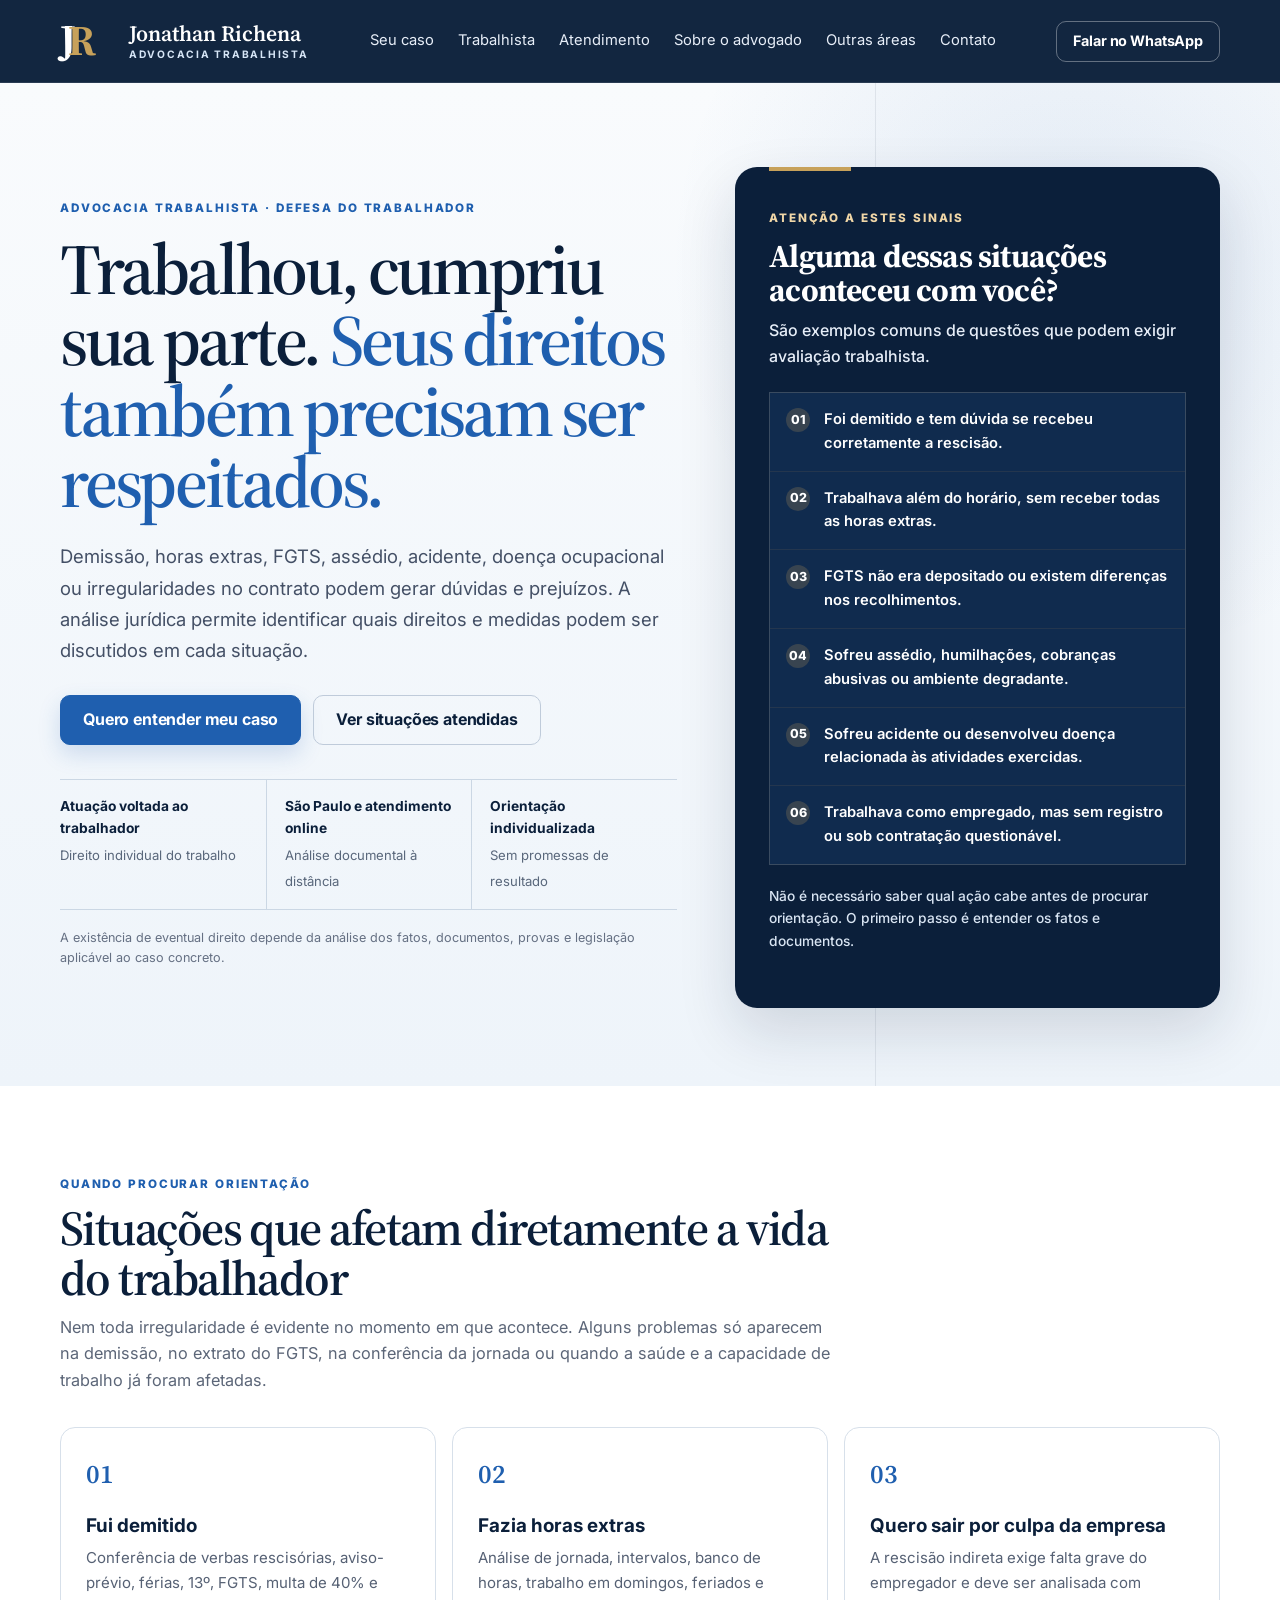
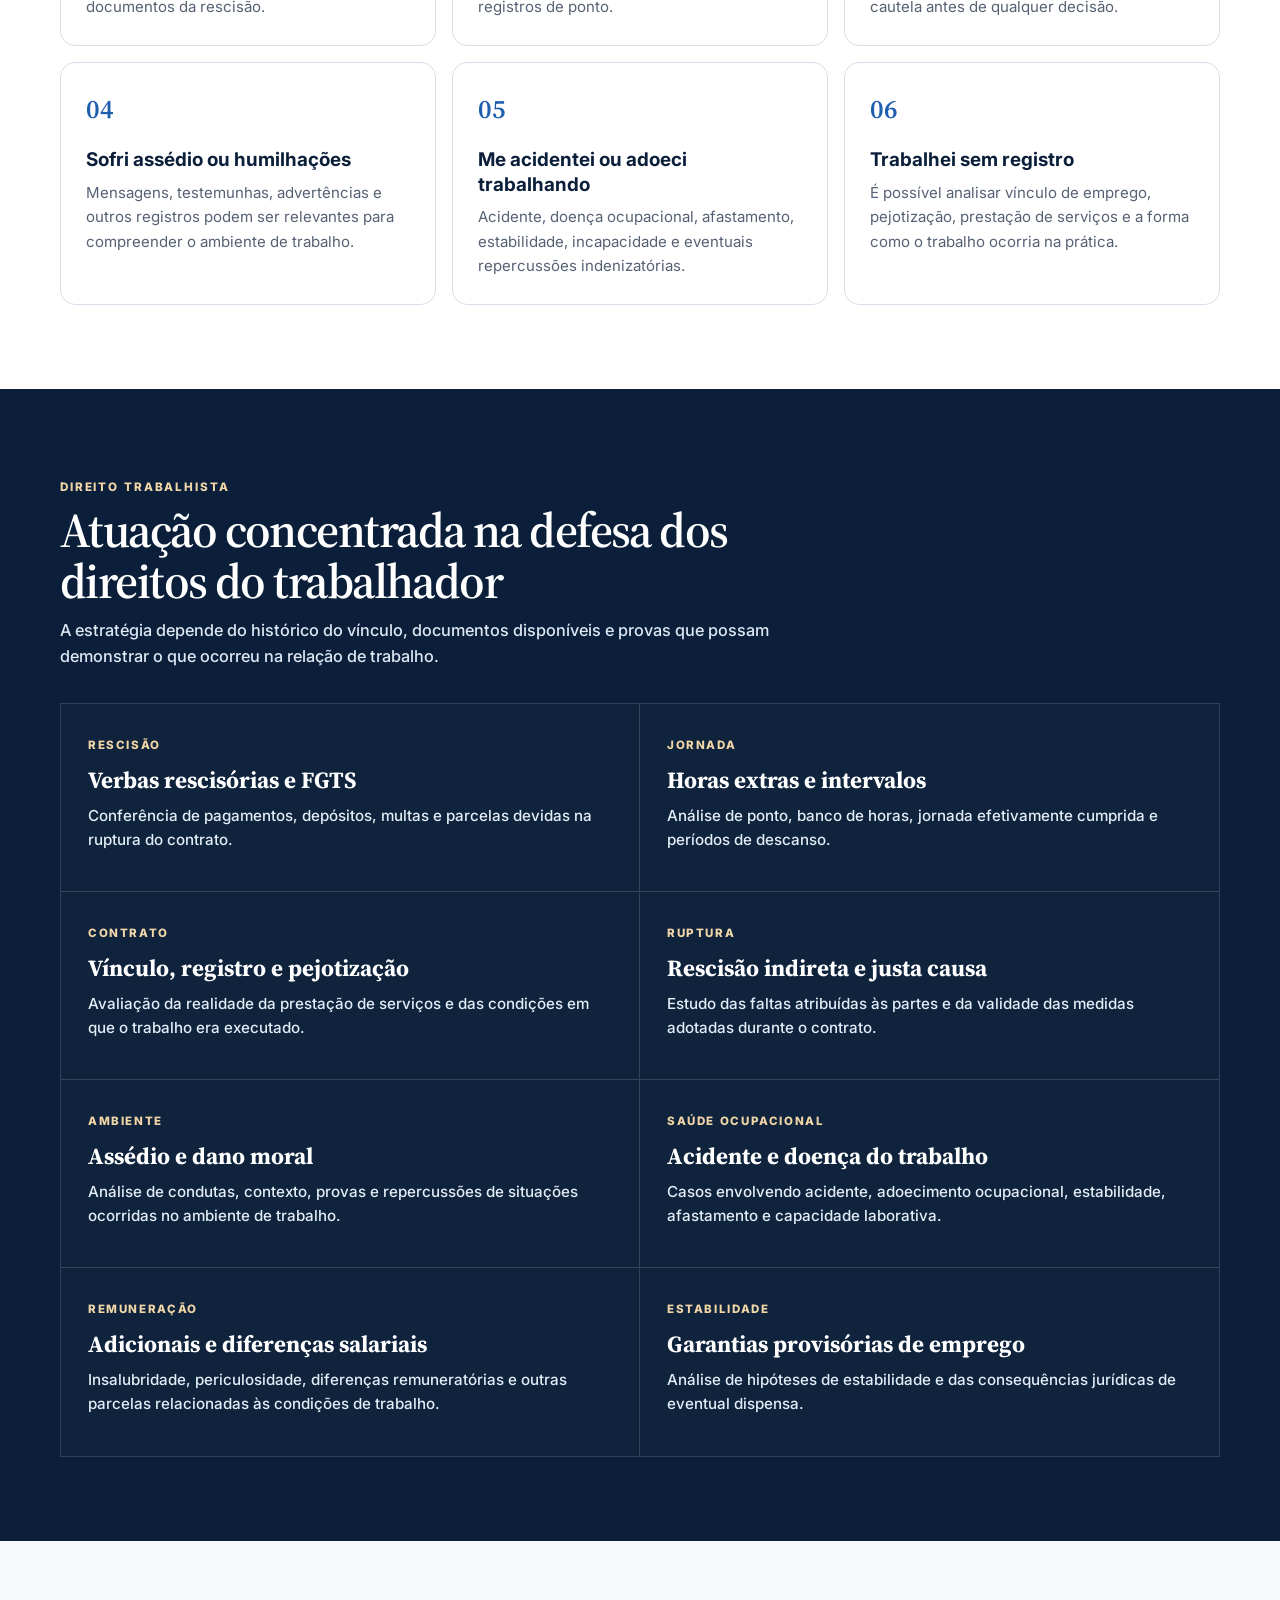
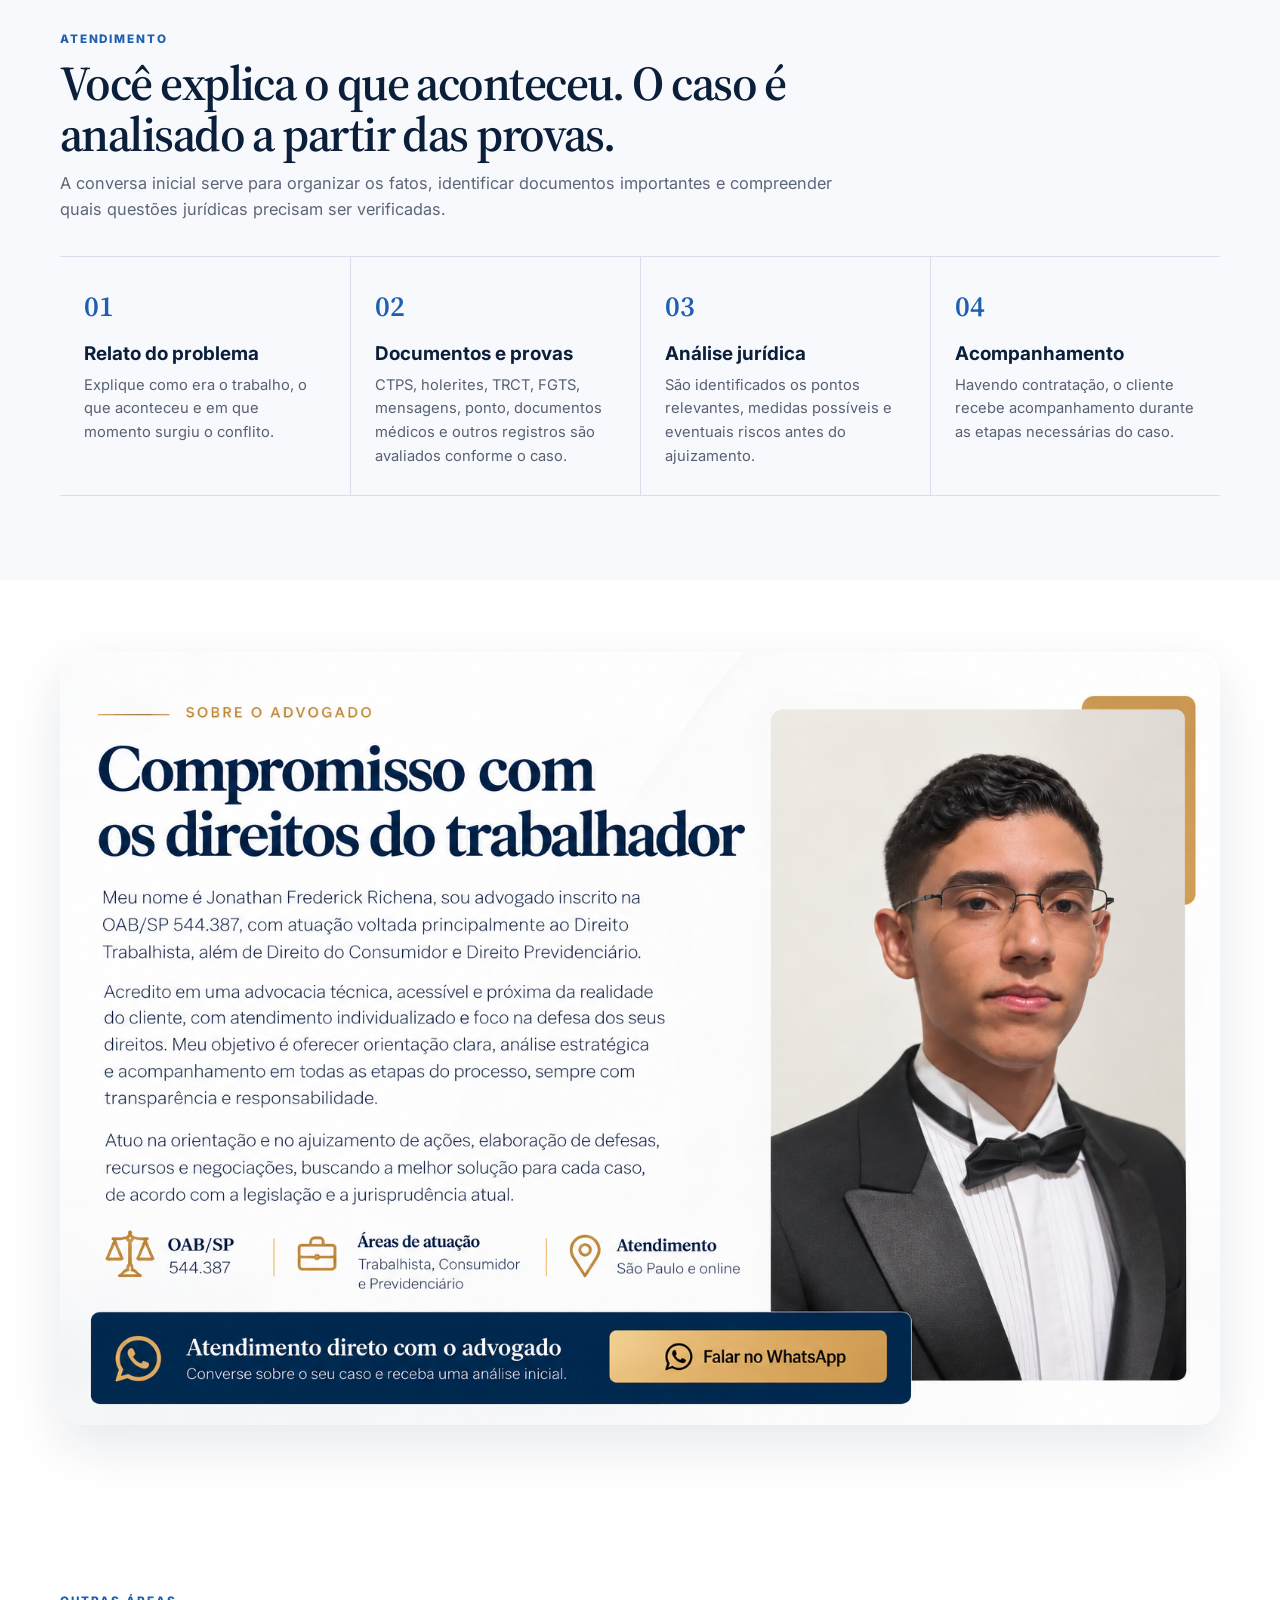
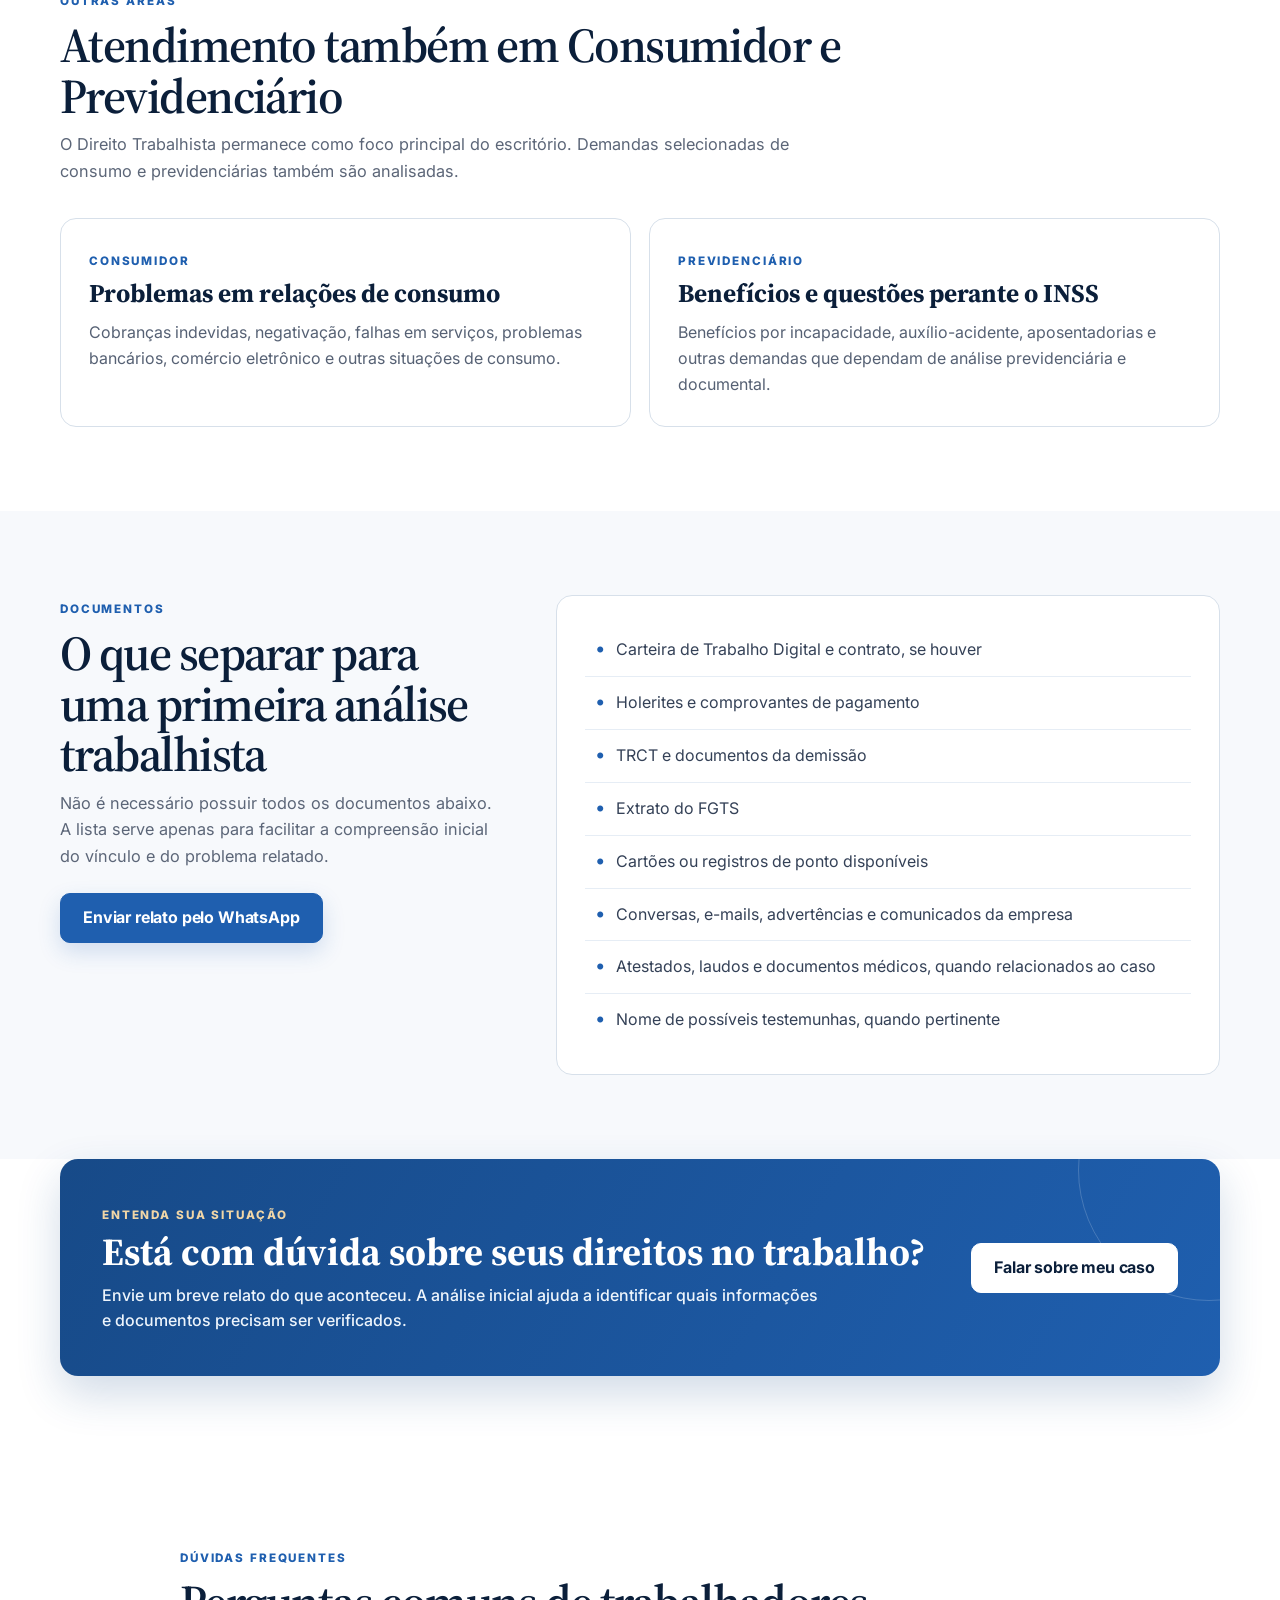
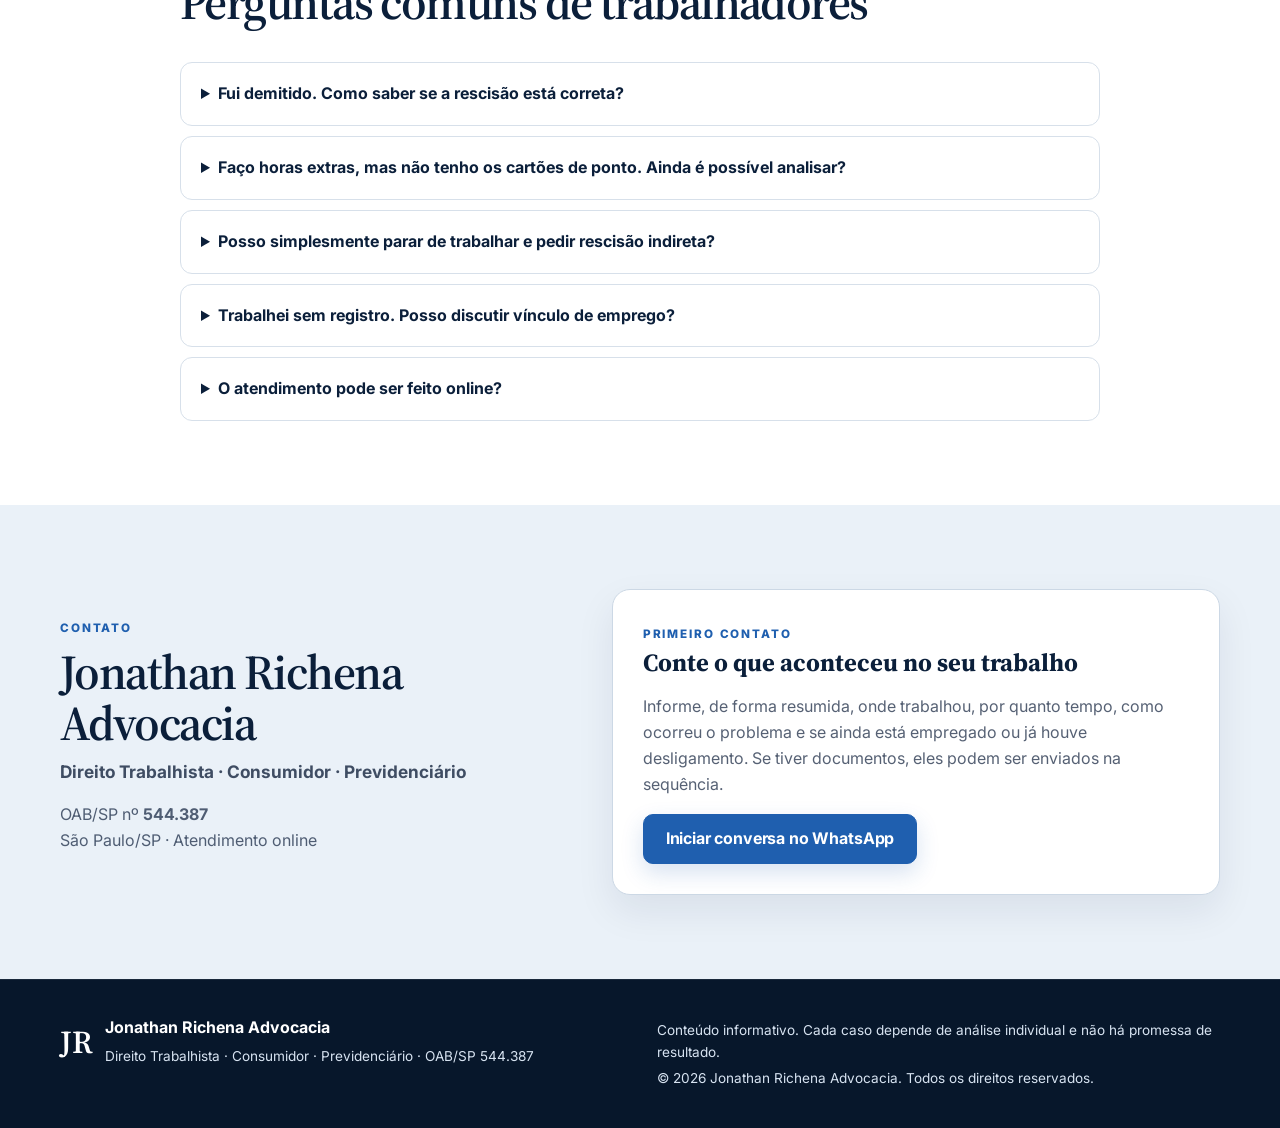
==== index.html @ c379097f "Add files via upload" ====
<!doctype html>
<html lang="pt-BR">
<head>
  <meta charset="utf-8">
  <meta name="viewport" content="width=device-width, initial-scale=1">
  <title>Jonathan Richena Advocacia | Advogado Trabalhista em São Paulo</title>
  <meta name="description" content="Atuação voltada à defesa do trabalhador em demissões, verbas rescisórias, horas extras, rescisão indireta, FGTS, vínculo, acidentes e doenças ocupacionais. Atendimento em São Paulo e online.">
  <meta name="robots" content="index,follow">
  <meta name="theme-color" content="#0B1F3A">
  <meta name="site-build" content="2026-09-07-github-safe-v1">
  <link rel="icon" href="data:image/svg+xml,%3Csvg xmlns='http://www.w3.org/2000/svg' viewBox='0 0 64 64'%3E%3Crect width='64' height='64' rx='12' fill='%230B1F3A'/%3E%3Ctext x='32' y='42' text-anchor='middle' font-family='Georgia' font-size='31' font-weight='700' fill='white'%3EJR%3C/text%3E%3C/svg%3E">

  <link rel="canonical" href="https://jonathanrichenaadv.com.br/">

  <meta property="og:title" content="Jonathan Richena Advocacia | Direito Trabalhista">
  <meta property="og:description" content="Atuação jurídica voltada ao trabalhador, com análise individualizada de conflitos e direitos decorrentes da relação de emprego.">
  <meta property="og:type" content="website">
  <meta property="og:url" content="https://jonathanrichenaadv.com.br/">

  <link rel="preconnect" href="https://fonts.googleapis.com">
  <link rel="preconnect" href="https://fonts.gstatic.com" crossorigin>
  <link href="https://fonts.googleapis.com/css2?family=Inter:wght@400;500;600;700&family=Source+Serif+4:opsz,wght@8..60,500;8..60,600;8..60,700&display=swap" rel="stylesheet">
  <style id="site-styles">
:root {
  --navy: #0B1F3A;
  --navy-2: #102B4E;
  --blue: #1F5FAF;
  --blue-dark: #174A88;
  --blue-soft: #EAF2FB;
  --blue-pale: #F4F8FC;
  --sky: #BFD8F2;
  --gold: #C7A15A;
  --gold-soft: #F2E8D4;
  --paper: #F7F9FC;
  --surface: #FFFFFF;
  --surface-2: #EEF3F8;
  --text: #172033;
  --muted: #5C6678;
  --line: #D7E0EA;
  --white: #FFFFFF;
  --shadow: 0 16px 38px rgba(11,31,58,.08);
  --shadow-strong: 0 24px 58px rgba(11,31,58,.14);
  --radius: 18px;
}

* { box-sizing: border-box; }
html { scroll-behavior: auto; scroll-padding-top: 90px; }
body {
  margin: 0;
  font-family: Inter, ui-sans-serif, system-ui, -apple-system, BlinkMacSystemFont, "Segoe UI", sans-serif;
  color: var(--text);
  background: var(--paper);
  line-height: 1.62;
  -webkit-font-smoothing: antialiased;
}
a { color: inherit; text-decoration: none; }
.container { width: min(1160px, calc(100% - 40px)); margin-inline: auto; }

/* HEADER */
.topbar {
  position: sticky;
  top: 0;
  z-index: 50;
  background: rgba(11,31,58,.97);
  border-bottom: 1px solid rgba(255,255,255,.10);
  backdrop-filter: blur(12px);
}
.nav {
  min-height: 82px;
  display: flex;
  align-items: center;
  justify-content: space-between;
  gap: 28px;
}
.brand-integrated {
  display: inline-flex;
  align-items: center;
  gap: 14px;
  color: var(--white);
}
.brand-monogram {
  display: inline-flex;
  align-items: baseline;
  min-width: 55px;
  line-height: 1;
  font-family: "Source Serif 4", Georgia, serif;
  font-weight: 700;
  letter-spacing: -.09em;
}
.brand-j { font-size: 2.72rem; color: #FFFFFF; }
.brand-r { font-size: 2.66rem; color: var(--gold); margin-left: -.16em; }
.brand-lockup { display: flex; flex-direction: column; gap: 3px; line-height: 1.08; }
.brand-lockup strong {
  font-family: "Source Serif 4", Georgia, serif;
  font-size: 1.36rem;
  font-weight: 600;
  color: #FFFFFF;
}
.brand-subline {
  color: #D7E6F7;
  font-size: .64rem;
  font-weight: 700;
  letter-spacing: .17em;
}
.menu { display: flex; gap: 24px; color: #E7EEF8; font-size: .92rem; }
.menu a { position: relative; padding: 10px 0; transition: color .18s ease; }
.menu a::after {
  content: "";
  position: absolute;
  left: 0; right: 0; bottom: 5px;
  height: 2px;
  background: var(--gold);
  transform: scaleX(0);
  transform-origin: left;
  transition: transform .2s ease;
}
.menu a:hover { color: #FFFFFF; }
.menu a:hover::after, .menu a:focus-visible::after { transform: scaleX(1); }

/* BUTTONS */
.btn {
  display: inline-flex;
  align-items: center;
  justify-content: center;
  min-height: 50px;
  padding: 0 22px;
  border-radius: 10px;
  border: 1px solid var(--blue);
  background: var(--blue);
  color: #FFFFFF;
  font-weight: 700;
  letter-spacing: -.01em;
  box-shadow: 0 9px 22px rgba(31,95,175,.18);
  transition: transform .18s ease, background .18s ease, border-color .18s ease, box-shadow .18s ease;
}
.btn:hover {
  background: var(--blue-dark);
  border-color: var(--blue-dark);
  transform: translateY(-2px);
  box-shadow: 0 13px 27px rgba(23,74,136,.22);
}
.btn-sm {
  min-height: 41px;
  padding-inline: 16px;
  font-size: .9rem;
  box-shadow: none;
  background: transparent;
  border-color: rgba(255,255,255,.34);
}
.btn-sm:hover {
  background: rgba(255,255,255,.10);
  border-color: rgba(255,255,255,.58);
}
.btn-secondary {
  background: transparent;
  color: var(--navy);
  border-color: #BFCBDA;
  box-shadow: none;
}
.btn-secondary:hover {
  background: #E9F0F7;
  border-color: #AAB9CA;
  color: var(--navy);
  box-shadow: none;
}
.btn-light {
  background: #FFFFFF;
  color: var(--navy);
  border-color: #FFFFFF;
  box-shadow: none;
}
.btn-light:hover {
  background: #EEF5FC;
  color: var(--navy);
  border-color: #EEF5FC;
  box-shadow: none;
}
.btn:focus-visible, .menu a:focus-visible, summary:focus-visible {
  outline: 3px solid rgba(199,161,90,.35);
  outline-offset: 4px;
}

/* TYPOGRAPHY */
h1, h2, h3 { margin-top: 0; }
h1, .section-title {
  font-family: "Source Serif 4", Georgia, "Times New Roman", serif;
  color: var(--navy);
}
h1 {
  font-size: clamp(3rem, 5.6vw, 5.25rem);
  line-height: .99;
  letter-spacing: -.045em;
  font-weight: 600;
  margin-bottom: 24px;
}
h3 { color: var(--navy); font-size: 1.18rem; line-height: 1.3; margin-bottom: 9px; }

.eyebrow, .section-kicker, .cta-kicker {
  display: inline-block;
  color: var(--blue);
  font-size: .73rem;
  font-weight: 800;
  letter-spacing: .16em;
  text-transform: uppercase;
}
.section-title {
  font-size: clamp(2.25rem, 3.8vw, 3.35rem);
  line-height: 1.04;
  letter-spacing: -.032em;
  font-weight: 600;
  margin: 7px 0 10px;
}
.section-subtitle {
  margin: 0 0 15px;
  color: #3F4D63;
  font-size: 1.08rem;
  font-weight: 700;
}
.section-description {
  max-width: 780px;
  color: var(--muted);
  margin: 0;
  font-size: 1.02rem;
}
.section-heading { max-width: 800px; margin-bottom: 34px; }

/* HERO */
.hero {
  position: relative;
  overflow: hidden;
  padding: 84px 0 78px;
  background:
    radial-gradient(circle at 84% 18%, rgba(31,95,175,.11), transparent 30%),
    linear-gradient(180deg, #F9FBFD 0%, #EEF4FA 100%);
}
.hero::before {
  content: "";
  position: absolute;
  top: 0; bottom: 0;
  left: calc(50% + 235px);
  width: 1px;
  background: rgba(11,31,58,.08);
}
.hero-grid {
  display: grid;
  grid-template-columns: minmax(0, 1.12fr) minmax(360px, .88fr);
  gap: 58px;
  align-items: center;
}
.hero .eyebrow {
  margin-bottom: 16px;
  color: var(--blue);
}
.hero h1 span { color: var(--blue); }
.lead {
  max-width: 730px;
  font-size: 1.16rem;
  line-height: 1.68;
  color: #445066;
  margin: 0;
}
.hero-actions { display: flex; gap: 12px; flex-wrap: wrap; margin-top: 29px; }

.trust-strip {
  display: grid;
  grid-template-columns: repeat(3, 1fr);
  margin-top: 34px;
  border-top: 1px solid #CBD7E4;
  border-bottom: 1px solid #CBD7E4;
}
.trust-item { padding: 15px 14px 15px 0; }
.trust-item + .trust-item { border-left: 1px solid #CBD7E4; padding-left: 18px; }
.trust-item strong {
  display: block;
  color: var(--navy);
  font-size: .86rem;
  margin-bottom: 2px;
}
.trust-item span { color: #59677B; font-size: .82rem; }
.disclaimer {
  margin-top: 18px;
  color: #657083;
  font-size: .79rem;
  max-width: 720px;
}

/* HERO RIGHT PANEL */
.hero-card {
  position: relative;
  background: var(--navy);
  color: #FFFFFF;
  border-radius: 22px;
  padding: 34px;
  box-shadow: var(--shadow-strong);
}
.hero-card::before {
  content: "";
  position: absolute;
  top: 0; left: 34px;
  width: 82px; height: 4px;
  background: var(--gold);
}
.hero-card .section-kicker {
  color: #F0D6A7;
  margin-top: 8px;
}
.hero-card h2 {
  font-family: "Source Serif 4", Georgia, serif;
  color: #FFFFFF;
  font-size: 2rem;
  line-height: 1.08;
  letter-spacing: -.025em;
  margin: 9px 0 10px;
}
.hero-card > p {
  color: #E7EEF8;
  margin: 0 0 22px;
  font-weight: 500;
}
.problem-list {
  display: grid;
  gap: 1px;
  background: rgba(255,255,255,.10);
  border: 1px solid rgba(255,255,255,.10);
}
.problem-item {
  background: #102B4E;
  padding: 15px 16px;
  display: grid;
  grid-template-columns: 28px 1fr;
  align-items: start;
  gap: 10px;
}
.problem-item span {
  width: 24px; height: 24px;
  border-radius: 50%;
  display: grid; place-items: center;
  color: #FFFFFF;
  background: rgba(199,161,90,.22);
  font-size: .78rem;
  font-weight: 800;
}
.problem-item p {
  margin: 0;
  color: #FFFFFF;
  font-size: .92rem;
  font-weight: 600;
}
.hero-card .mini-cta {
  margin-top: 20px;
  color: #D9E5F3;
  font-size: .86rem;
  font-weight: 500;
}

/* CONTENT SECTIONS */
.section { padding: 84px 0; background: var(--surface); }
.section-soft { background: var(--paper); }
.section-dark { background: var(--navy); color: #FFFFFF; }
.section-dark .section-kicker { color: #F0D6A7; }
.section-dark .section-title { color: #FFFFFF; }
.section-dark .section-subtitle { color: #EAF2FB; }
.section-dark .section-description {
  color: #DDE8F4;
  font-weight: 500;
}

/* WORKER PAIN POINTS */
.worker-grid {
  display: grid;
  grid-template-columns: repeat(3, 1fr);
  gap: 16px;
}
.worker-card {
  padding: 25px;
  border: 1px solid var(--line);
  background: #FFFFFF;
  border-radius: 15px;
  min-height: 188px;
  transition: transform .18s ease, box-shadow .18s ease, border-color .18s ease;
}
.worker-card:hover {
  transform: translateY(-3px);
  border-color: #AFC1D4;
  box-shadow: var(--shadow);
}
.worker-card .num {
  display: inline-block;
  margin-bottom: 18px;
  color: var(--blue);
  font-family: "Source Serif 4", Georgia, serif;
  font-size: 1.65rem;
  font-weight: 600;
}
.worker-card h3 { margin-bottom: 8px; }
.worker-card p {
  margin: 0;
  color: #566174;
  font-size: .94rem;
}

/* LABOR SERVICES */
.labor-grid {
  display: grid;
  grid-template-columns: repeat(2, 1fr);
  border: 1px solid rgba(255,255,255,.15);
}
.labor-item {
  min-height: 188px;
  padding: 27px;
  border-right: 1px solid rgba(255,255,255,.15);
  border-bottom: 1px solid rgba(255,255,255,.15);
  background: rgba(255,255,255,.015);
}
.labor-item:nth-child(2n) { border-right: 0; }
.labor-item:nth-last-child(-n+2) { border-bottom: 0; }
.labor-item .tag {
  color: #F0D6A7;
  font-size: .72rem;
  font-weight: 800;
  letter-spacing: .14em;
  text-transform: uppercase;
}
.labor-item h3 {
  color: #FFFFFF;
  font-family: "Source Serif 4", Georgia, serif;
  font-size: 1.45rem;
  margin: 8px 0;
}
.labor-item p {
  color: #E3EDF7;
  margin: 0;
  font-size: .95rem;
  font-weight: 500;
}

/* PROCESS */
.steps {
  display: grid;
  grid-template-columns: repeat(4, 1fr);
  border-top: 1px solid var(--line);
  border-bottom: 1px solid var(--line);
}
.step {
  padding: 26px 24px;
  position: relative;
}
.step + .step { border-left: 1px solid var(--line); }
.step > span {
  display: block;
  color: var(--blue);
  font-family: "Source Serif 4", Georgia, serif;
  font-size: 1.8rem;
  font-weight: 600;
  margin-bottom: 12px;
}
.step h3 { margin-bottom: 7px; }
.step p { margin: 0; color: #566174; font-size: .92rem; }

/* SECONDARY AREAS */
.secondary-areas {
  display: grid;
  grid-template-columns: 1fr 1fr;
  gap: 18px;
}
.secondary-card {
  background: #FFFFFF;
  border: 1px solid var(--line);
  border-radius: 16px;
  padding: 28px;
}
.secondary-card .section-kicker { margin-bottom: 6px; }
.secondary-card h3 {
  font-family: "Source Serif 4", Georgia, serif;
  font-size: 1.6rem;
  margin-bottom: 10px;
}
.secondary-card p { color: #566174; margin: 0; }

/* DOCUMENTS */
.docs-grid {
  display: grid;
  grid-template-columns: .8fr 1.2fr;
  gap: 54px;
  align-items: start;
}
.document-box {
  background: #FFFFFF;
  border: 1px solid var(--line);
  border-radius: 16px;
  padding: 28px;
}
.document-box ul { list-style: none; padding: 0; margin: 0; }
.document-box li {
  position: relative;
  padding: 13px 13px 13px 31px;
  border-bottom: 1px solid #E6EDF5;
  color: #344157;
}
.document-box li:last-child { border-bottom: 0; }
.document-box li::before {
  content: "•";
  position: absolute;
  left: 10px;
  color: var(--blue);
  font-size: 1.2rem;
  line-height: 1;
  top: 15px;
}

/* CTA */
.cta-section { padding: 0 0 84px; background: var(--surface); }
.cta-box {
  position: relative;
  overflow: hidden;
  display: flex;
  align-items: center;
  justify-content: space-between;
  gap: 42px;
  padding: 42px;
  background: linear-gradient(120deg, #174A88, #1F5FAF);
  color: #FFFFFF;
  border-radius: 18px;
  box-shadow: 0 18px 44px rgba(23,74,136,.20);
}
.cta-box::after {
  content: "";
  position: absolute;
  width: 260px; height: 260px;
  border: 1px solid rgba(255,255,255,.18);
  border-radius: 50%;
  right: -120px; top: -120px;
}
.cta-box h2 {
  font-family: "Source Serif 4", Georgia, serif;
  font-size: clamp(2rem, 3vw, 2.8rem);
  line-height: 1.05;
  margin: 5px 0 10px;
  color: #FFFFFF;
}
.cta-box p {
  color: #EEF5FC;
  max-width: 720px;
  margin: 0;
  font-weight: 500;
}
.cta-box .cta-kicker { color: #F0D6A7; }

/* FAQ */
.faq-wrap { max-width: 920px; }
.faq { display: grid; gap: 10px; }
details {
  background: #FFFFFF;
  border: 1px solid var(--line);
  border-radius: 12px;
  padding: 18px 20px;
}
summary { cursor: pointer; color: var(--navy); font-weight: 700; }
details p { color: #566174; margin-bottom: 0; }

/* CONTACT */
.contact-section {
  padding: 84px 0;
  background: #EAF1F8;
}
.contact-grid {
  display: grid;
  grid-template-columns: .9fr 1.1fr;
  gap: 54px;
  align-items: center;
}
.contact-meta { color: #4F5D73; }
.contact-card {
  background: #FFFFFF;
  border: 1px solid #CCD8E5;
  border-radius: 18px;
  padding: 30px;
  box-shadow: var(--shadow);
}
.contact-card h3 {
  font-family: "Source Serif 4", Georgia, serif;
  font-size: 1.55rem;
  margin-bottom: 10px;
}
.contact-card p { color: #566174; }

/* FOOTER */
footer {
  padding: 35px 0;
  background: #07172B;
  color: #E4EDF7;
  border-top: 1px solid rgba(255,255,255,.08);
}
.footer-content {
  display: grid;
  grid-template-columns: 1fr 1fr;
  gap: 34px;
  align-items: start;
}
.footer-brand { display: flex; align-items: center; gap: 12px; }
.footer-monogram {
  font-family: "Source Serif 4", Georgia, serif;
  font-size: 2rem;
  color: #FFFFFF;
  font-weight: 600;
}
.footer-lockup strong { color: #FFFFFF; }
.footer-lockup p, .footer-info p {
  margin: 4px 0;
  font-size: .85rem;
  color: #D7E3F1;
}
.footer-info { text-align: left; }

/* MOBILE */
@media (max-width: 980px) {
  .menu { display: none; }
  .hero-grid { grid-template-columns: 1fr; gap: 36px; }
  .hero::before { display: none; }
  .hero-card { max-width: 760px; }
  .worker-grid { grid-template-columns: repeat(2, 1fr); }
  .steps { grid-template-columns: repeat(2, 1fr); }
  .step:nth-child(3) { border-left: 0; border-top: 1px solid var(--line); }
  .step:nth-child(4) { border-top: 1px solid var(--line); }
  .docs-grid, .contact-grid { grid-template-columns: 1fr; gap: 34px; }
}
@media (max-width: 700px) {
  .container { width: min(100% - 28px, 1160px); }
  .nav { min-height: 74px; }
  .brand-j { font-size: 2.15rem; }
  .brand-r { font-size: 2.08rem; }
  .brand-lockup strong { font-size: 1.02rem; }
  .brand-subline { font-size: .53rem; letter-spacing: .11em; }
  .topbar .btn-sm { display: none; }
  .hero { padding: 62px 0 58px; }
  h1 { font-size: clamp(2.6rem, 13vw, 3.8rem); }
  .lead { font-size: 1.04rem; }
  .trust-strip { grid-template-columns: 1fr; }
  .trust-item + .trust-item {
    border-left: 0;
    border-top: 1px solid #CBD7E4;
    padding-left: 0;
  }
  .hero-card { padding: 26px; border-radius: 16px; }
  .section { padding: 68px 0; }
  .worker-grid, .secondary-areas, .labor-grid { grid-template-columns: 1fr; }
  .labor-item, .labor-item:nth-child(2n), .labor-item:nth-last-child(-n+2) {
    border-right: 0;
    border-bottom: 1px solid rgba(255,255,255,.15);
  }
  .labor-item:last-child { border-bottom: 0; }
  .steps { grid-template-columns: 1fr; }
  .step + .step, .step:nth-child(3), .step:nth-child(4) {
    border-left: 0;
    border-top: 1px solid var(--line);
  }
  .cta-section { padding-bottom: 68px; }
  .cta-box { padding: 30px 25px; flex-direction: column; align-items: flex-start; }
  .footer-content { grid-template-columns: 1fr; gap: 22px; }
}
@media (prefers-reduced-motion: reduce) {
  *, *::before, *::after {
    scroll-behavior: auto !important;
    transition-duration: .01ms !important;
    animation-duration: .01ms !important;
  }
}

/* SOBRE O ADVOGADO — APRESENTAÇÃO INTEGRADA */
.about-presentation-section {
  background: #ffffff;
  padding: 72px 0 78px;
}

.about-presentation-wrap {
  overflow: hidden;
  border-radius: 22px;
  background: #ffffff;
  box-shadow: 0 20px 54px rgba(11,31,58,.10);
}

.about-presentation-image {
  display: block;
  width: 100%;
  height: auto;
}

.about-presentation-mobile-copy {
  display: none;
}

@media (max-width: 760px) {
  .about-presentation-section {
    padding: 56px 0 62px;
  }

  .about-presentation-wrap {
    border-radius: 16px;
  }

  .about-presentation-image {
    display: none;
  }

  .about-presentation-mobile-copy {
    display: block;
    padding: 8px 2px 0;
  }

  .about-presentation-mobile-copy .section-description {
    max-width: 100%;
  }

  .about-presentation-mobile-copy .about-actions {
    margin-top: 22px;
  }
}


/* =========================================================
   OTIMIZAÇÃO EXCLUSIVA PARA CELULAR
   Nenhuma regra abaixo altera o layout desktop.
   ========================================================= */
.mobile-header-cta,
.about-mobile-photo {
  display: none;
}

@media (max-width: 760px) {
  html {
    scroll-padding-top: 72px;
  }

  body {
    overflow-x: hidden;
  }

  .container {
    width: calc(100% - 24px);
  }

  /* Cabeçalho mais compacto e funcional */
  .topbar {
    background: rgba(11,31,58,.985);
  }

  .nav {
    min-height: 68px;
    gap: 10px;
  }

  .brand-integrated {
    gap: 8px;
    min-width: 0;
  }

  .brand-monogram {
    min-width: 40px;
  }

  .brand-j {
    font-size: 1.9rem;
  }

  .brand-r {
    font-size: 1.86rem;
  }

  .brand-lockup {
    min-width: 0;
  }

  .brand-lockup strong {
    font-size: .94rem;
    white-space: nowrap;
  }

  .brand-subline {
    font-size: .46rem;
    letter-spacing: .09em;
    white-space: nowrap;
  }

  .topbar .btn-sm {
    display: none;
  }

  .mobile-header-cta {
    display: inline-flex;
    align-items: center;
    justify-content: center;
    min-height: 36px;
    padding: 0 11px;
    border-radius: 8px;
    border: 1px solid rgba(255,255,255,.34);
    color: #fff;
    font-size: .74rem;
    font-weight: 700;
    white-space: nowrap;
  }

  /* Hero: leitura rápida sem ocupar duas telas */
  .hero {
    padding: 44px 0 48px;
  }

  .hero-grid {
    gap: 26px;
  }

  .hero .eyebrow {
    margin-bottom: 11px;
    font-size: .65rem;
    line-height: 1.35;
    letter-spacing: .11em;
  }

  h1 {
    font-size: clamp(2.35rem, 11.8vw, 3.15rem);
    line-height: 1.015;
    letter-spacing: -.038em;
    margin-bottom: 18px;
  }

  .lead {
    font-size: .98rem;
    line-height: 1.58;
  }

  .hero-actions {
    display: grid;
    grid-template-columns: 1fr;
    gap: 9px;
    margin-top: 22px;
  }

  .hero-actions .btn {
    width: 100%;
    min-height: 48px;
    padding-inline: 16px;
  }

  .trust-strip {
    margin-top: 25px;
    border: 1px solid #d4dfeb;
    border-radius: 13px;
    overflow: hidden;
    background: rgba(255,255,255,.62);
  }

  .trust-item {
    padding: 12px 14px;
  }

  .trust-item + .trust-item {
    padding-left: 14px;
  }

  .trust-item strong {
    font-size: .82rem;
  }

  .trust-item span {
    font-size: .76rem;
  }

  .disclaimer {
    margin-top: 14px;
    font-size: .72rem;
    line-height: 1.5;
  }

  /* Painel escuro do hero */
  .hero-card {
    padding: 23px 18px 20px;
    border-radius: 15px;
  }

  .hero-card::before {
    left: 18px;
    width: 62px;
  }

  .hero-card h2 {
    font-size: 1.65rem;
    margin-top: 7px;
  }

  .hero-card > p {
    font-size: .9rem;
    line-height: 1.5;
    margin-bottom: 16px;
  }

  .problem-item {
    grid-template-columns: 25px 1fr;
    padding: 12px 11px;
    gap: 8px;
  }

  .problem-item span {
    width: 22px;
    height: 22px;
    font-size: .68rem;
  }

  .problem-item p {
    font-size: .84rem;
    line-height: 1.43;
  }

  .hero-card .mini-cta {
    font-size: .78rem;
    line-height: 1.45;
    margin-top: 15px;
  }

  /* Hierarquia e respiro das seções */
  .section {
    padding: 54px 0;
  }

  .section-heading {
    margin-bottom: 25px;
  }

  .section-kicker,
  .cta-kicker {
    font-size: .65rem;
    letter-spacing: .12em;
  }

  .section-title {
    font-size: clamp(1.9rem, 9vw, 2.45rem);
    line-height: 1.06;
    margin-top: 6px;
  }

  .section-subtitle {
    font-size: .98rem;
    line-height: 1.45;
  }

  .section-description {
    font-size: .94rem;
    line-height: 1.58;
  }

  /* Cards do trabalhador */
  .worker-grid {
    gap: 10px;
  }

  .worker-card {
    min-height: 0;
    padding: 19px 18px;
    border-radius: 13px;
  }

  .worker-card .num {
    font-size: 1.4rem;
    margin-bottom: 11px;
  }

  .worker-card h3 {
    font-size: 1.08rem;
  }

  .worker-card p {
    font-size: .88rem;
    line-height: 1.5;
  }

  /* Bloco trabalhista escuro */
  .labor-grid {
    border-radius: 13px;
    overflow: hidden;
  }

  .labor-item,
  .labor-item:nth-child(2n),
  .labor-item:nth-last-child(-n+2) {
    min-height: 0;
    padding: 19px 17px;
  }

  .labor-item .tag {
    font-size: .63rem;
  }

  .labor-item h3 {
    font-size: 1.28rem;
  }

  .labor-item p {
    font-size: .87rem;
    line-height: 1.5;
  }

  /* Etapas passam a parecer cartões individuais */
  .steps {
    border: 0;
    gap: 9px;
  }

  .step,
  .step + .step,
  .step:nth-child(3),
  .step:nth-child(4) {
    padding: 18px;
    border: 1px solid var(--line);
    border-radius: 12px;
    background: #fff;
  }

  .step > span {
    font-size: 1.48rem;
    margin-bottom: 7px;
  }

  .step h3 {
    font-size: 1.05rem;
  }

  .step p {
    font-size: .86rem;
    line-height: 1.5;
  }

  /* Sobre o advogado: mantém a arte no desktop,
     mas usa foto + conteúdo nativo no celular */
  .about-presentation-section {
    padding: 54px 0;
  }

  .about-presentation-wrap {
    display: none;
  }

  .about-presentation-mobile-copy {
    display: block;
    padding: 0;
  }

  .about-mobile-photo {
    display: block;
    width: min(100%, 360px);
    margin: 0 auto 24px;
    aspect-ratio: 4 / 5;
    object-fit: cover;
    object-position: center top;
    border-radius: 18px;
    box-shadow: 0 15px 34px rgba(11,31,58,.13);
  }

  .about-presentation-mobile-copy .section-title {
    margin-bottom: 7px;
  }

  .about-presentation-mobile-copy .section-description {
    font-size: .94rem;
    line-height: 1.6;
  }

  .about-presentation-mobile-copy .about-actions {
    margin-top: 19px;
  }

  .about-presentation-mobile-copy .btn {
    width: 100%;
  }

  /* Áreas complementares */
  .secondary-areas {
    gap: 10px;
  }

  .secondary-card {
    padding: 20px 18px;
    border-radius: 13px;
  }

  .secondary-card h3 {
    font-size: 1.35rem;
  }

  .secondary-card p {
    font-size: .89rem;
    line-height: 1.52;
  }

  /* Documentos */
  .docs-grid {
    gap: 25px;
  }

  .document-box {
    padding: 18px 14px;
    border-radius: 13px;
  }

  .document-box li {
    padding: 11px 10px 11px 27px;
    font-size: .87rem;
    line-height: 1.45;
  }

  .document-box li::before {
    left: 8px;
    top: 12px;
  }

  /* CTA */
  .cta-section {
    padding-bottom: 54px;
  }

  .cta-box {
    padding: 25px 20px;
    gap: 20px;
    border-radius: 15px;
  }

  .cta-box h2 {
    font-size: 1.85rem;
    margin-top: 6px;
  }

  .cta-box p {
    font-size: .9rem;
    line-height: 1.55;
  }

  .cta-box .btn {
    width: 100%;
  }

  /* FAQ */
  .faq {
    gap: 8px;
  }

  details {
    padding: 15px 16px;
  }

  summary {
    font-size: .91rem;
    line-height: 1.4;
  }

  details p {
    font-size: .86rem;
    line-height: 1.5;
  }

  /* Contato */
  .contact-section {
    padding: 54px 0;
  }

  .contact-grid {
    gap: 24px;
  }

  .contact-card {
    padding: 21px 18px;
    border-radius: 14px;
  }

  .contact-card h3 {
    font-size: 1.4rem;
  }

  .contact-card p {
    font-size: .89rem;
    line-height: 1.52;
  }

  .contact-card .btn {
    width: 100%;
  }

  /* Rodapé */
  footer {
    padding: 28px 0;
  }

  .footer-content {
    gap: 18px;
  }

  .footer-brand {
    align-items: flex-start;
  }

  .footer-lockup p,
  .footer-info p {
    font-size: .76rem;
    line-height: 1.45;
  }
}

@media (max-width: 380px) {
  .container {
    width: calc(100% - 20px);
  }

  .brand-lockup strong {
    font-size: .86rem;
  }

  .brand-subline {
    font-size: .42rem;
  }

  .mobile-header-cta {
    padding-inline: 8px;
    font-size: .69rem;
  }

  h1 {
    font-size: 2.2rem;
  }
}

</style>

  <script type="application/ld+json">
  {
    "@context": "https://schema.org",
    "@type": "LegalService",
    "name": "Jonathan Richena Advocacia",
    "description": "Atuação em Direito Trabalhista, com atendimento também em Direito do Consumidor e Previdenciário.",
    "areaServed": "São Paulo",
    "url": "https://jonathanrichenaadv.com.br/"
  }
  </script>
  <!-- GitHub Pages build: 2026-09-07 / CSS e JS incorporados ao HTML para evitar cache antigo -->
</head>

<body>
  <header class="topbar">
    <div class="container nav">
      <a href="#inicio" class="brand brand-integrated" aria-label="Página inicial">
        <span class="brand-monogram" aria-hidden="true">
          <span class="brand-j">J</span><span class="brand-r">R</span>
        </span>
        <span class="brand-lockup">
          <strong>Jonathan Richena</strong>
          <span class="brand-subline">ADVOCACIA TRABALHISTA</span>
        </span>
      </a>

      <nav class="menu" aria-label="Navegação principal">
        <a href="#problemas">Seu caso</a>
        <a href="#trabalhista">Trabalhista</a>
        <a href="#atendimento">Atendimento</a>
        <a href="#sobre-advogado">Sobre o advogado</a>
        <a href="#outras-areas">Outras áreas</a>
        <a href="#contato">Contato</a>
      </nav>

      <a class="btn btn-sm whatsapp-link" href="#" rel="noopener">Falar no WhatsApp</a>
      <a class="mobile-header-cta whatsapp-link" href="#" rel="noopener" aria-label="Falar no WhatsApp">WhatsApp</a>
    </div>
  </header>

  <main>
    <section id="inicio" class="hero">
      <div class="container hero-grid">
        <div>
          <span class="eyebrow">ADVOCACIA TRABALHISTA · DEFESA DO TRABALHADOR</span>
          <h1>Trabalhou, cumpriu sua parte. <span>Seus direitos também precisam ser respeitados.</span></h1>
          <p class="lead">
            Demissão, horas extras, FGTS, assédio, acidente, doença ocupacional ou irregularidades no contrato
            podem gerar dúvidas e prejuízos. A análise jurídica permite identificar quais direitos e medidas
            podem ser discutidos em cada situação.
          </p>

          <div class="hero-actions">
            <a class="btn whatsapp-link" href="#" rel="noopener">Quero entender meu caso</a>
            <a class="btn btn-secondary" href="#problemas">Ver situações atendidas</a>
          </div>

          <div class="trust-strip" aria-label="Informações de atendimento">
            <div class="trust-item">
              <strong>Atuação voltada ao trabalhador</strong>
              <span>Direito individual do trabalho</span>
            </div>
            <div class="trust-item">
              <strong>São Paulo e atendimento online</strong>
              <span>Análise documental à distância</span>
            </div>
            <div class="trust-item">
              <strong>Orientação individualizada</strong>
              <span>Sem promessas de resultado</span>
            </div>
          </div>

          <p class="disclaimer">
            A existência de eventual direito depende da análise dos fatos, documentos, provas e legislação aplicável ao caso concreto.
          </p>
        </div>

        <aside class="hero-card">
          <span class="section-kicker">ATENÇÃO A ESTES SINAIS</span>
          <h2>Alguma dessas situações aconteceu com você?</h2>
          <p>São exemplos comuns de questões que podem exigir avaliação trabalhista.</p>

          <div class="problem-list">
            <div class="problem-item"><span>01</span><p>Foi demitido e tem dúvida se recebeu corretamente a rescisão.</p></div>
            <div class="problem-item"><span>02</span><p>Trabalhava além do horário, sem receber todas as horas extras.</p></div>
            <div class="problem-item"><span>03</span><p>FGTS não era depositado ou existem diferenças nos recolhimentos.</p></div>
            <div class="problem-item"><span>04</span><p>Sofreu assédio, humilhações, cobranças abusivas ou ambiente degradante.</p></div>
            <div class="problem-item"><span>05</span><p>Sofreu acidente ou desenvolveu doença relacionada às atividades exercidas.</p></div>
            <div class="problem-item"><span>06</span><p>Trabalhava como empregado, mas sem registro ou sob contratação questionável.</p></div>
          </div>

          <p class="mini-cta">Não é necessário saber qual ação cabe antes de procurar orientação. O primeiro passo é entender os fatos e documentos.</p>
        </aside>
      </div>
    </section>

    <section id="problemas" class="section">
      <div class="container">
        <div class="section-heading">
          <span class="section-kicker">QUANDO PROCURAR ORIENTAÇÃO</span>
          <h2 class="section-title">Situações que afetam diretamente a vida do trabalhador</h2>
          <p class="section-description">
            Nem toda irregularidade é evidente no momento em que acontece. Alguns problemas só aparecem na demissão,
            no extrato do FGTS, na conferência da jornada ou quando a saúde e a capacidade de trabalho já foram afetadas.
          </p>
        </div>

        <div class="worker-grid">
          <article class="worker-card">
            <span class="num">01</span>
            <h3>Fui demitido</h3>
            <p>Conferência de verbas rescisórias, aviso-prévio, férias, 13º, FGTS, multa de 40% e documentos da rescisão.</p>
          </article>
          <article class="worker-card">
            <span class="num">02</span>
            <h3>Fazia horas extras</h3>
            <p>Análise de jornada, intervalos, banco de horas, trabalho em domingos, feriados e registros de ponto.</p>
          </article>
          <article class="worker-card">
            <span class="num">03</span>
            <h3>Quero sair por culpa da empresa</h3>
            <p>A rescisão indireta exige falta grave do empregador e deve ser analisada com cautela antes de qualquer decisão.</p>
          </article>
          <article class="worker-card">
            <span class="num">04</span>
            <h3>Sofri assédio ou humilhações</h3>
            <p>Mensagens, testemunhas, advertências e outros registros podem ser relevantes para compreender o ambiente de trabalho.</p>
          </article>
          <article class="worker-card">
            <span class="num">05</span>
            <h3>Me acidentei ou adoeci trabalhando</h3>
            <p>Acidente, doença ocupacional, afastamento, estabilidade, incapacidade e eventuais repercussões indenizatórias.</p>
          </article>
          <article class="worker-card">
            <span class="num">06</span>
            <h3>Trabalhei sem registro</h3>
            <p>É possível analisar vínculo de emprego, pejotização, prestação de serviços e a forma como o trabalho ocorria na prática.</p>
          </article>
        </div>
      </div>
    </section>

    <section id="trabalhista" class="section section-dark">
      <div class="container">
        <div class="section-heading">
          <span class="section-kicker">DIREITO TRABALHISTA</span>
          <h2 class="section-title">Atuação concentrada na defesa dos direitos do trabalhador</h2>
          <p class="section-description">
            A estratégia depende do histórico do vínculo, documentos disponíveis e provas que possam demonstrar o que ocorreu na relação de trabalho.
          </p>
        </div>

        <div class="labor-grid">
          <article class="labor-item">
            <span class="tag">Rescisão</span>
            <h3>Verbas rescisórias e FGTS</h3>
            <p>Conferência de pagamentos, depósitos, multas e parcelas devidas na ruptura do contrato.</p>
          </article>
          <article class="labor-item">
            <span class="tag">Jornada</span>
            <h3>Horas extras e intervalos</h3>
            <p>Análise de ponto, banco de horas, jornada efetivamente cumprida e períodos de descanso.</p>
          </article>
          <article class="labor-item">
            <span class="tag">Contrato</span>
            <h3>Vínculo, registro e pejotização</h3>
            <p>Avaliação da realidade da prestação de serviços e das condições em que o trabalho era executado.</p>
          </article>
          <article class="labor-item">
            <span class="tag">Ruptura</span>
            <h3>Rescisão indireta e justa causa</h3>
            <p>Estudo das faltas atribuídas às partes e da validade das medidas adotadas durante o contrato.</p>
          </article>
          <article class="labor-item">
            <span class="tag">Ambiente</span>
            <h3>Assédio e dano moral</h3>
            <p>Análise de condutas, contexto, provas e repercussões de situações ocorridas no ambiente de trabalho.</p>
          </article>
          <article class="labor-item">
            <span class="tag">Saúde ocupacional</span>
            <h3>Acidente e doença do trabalho</h3>
            <p>Casos envolvendo acidente, adoecimento ocupacional, estabilidade, afastamento e capacidade laborativa.</p>
          </article>
          <article class="labor-item">
            <span class="tag">Remuneração</span>
            <h3>Adicionais e diferenças salariais</h3>
            <p>Insalubridade, periculosidade, diferenças remuneratórias e outras parcelas relacionadas às condições de trabalho.</p>
          </article>
          <article class="labor-item">
            <span class="tag">Estabilidade</span>
            <h3>Garantias provisórias de emprego</h3>
            <p>Análise de hipóteses de estabilidade e das consequências jurídicas de eventual dispensa.</p>
          </article>
        </div>
      </div>
    </section>

    <section id="atendimento" class="section section-soft">
      <div class="container">
        <div class="section-heading">
          <span class="section-kicker">ATENDIMENTO</span>
          <h2 class="section-title">Você explica o que aconteceu. O caso é analisado a partir das provas.</h2>
          <p class="section-description">
            A conversa inicial serve para organizar os fatos, identificar documentos importantes e compreender quais questões jurídicas precisam ser verificadas.
          </p>
        </div>

        <div class="steps">
          <div class="step">
            <span>01</span>
            <h3>Relato do problema</h3>
            <p>Explique como era o trabalho, o que aconteceu e em que momento surgiu o conflito.</p>
          </div>
          <div class="step">
            <span>02</span>
            <h3>Documentos e provas</h3>
            <p>CTPS, holerites, TRCT, FGTS, mensagens, ponto, documentos médicos e outros registros são avaliados conforme o caso.</p>
          </div>
          <div class="step">
            <span>03</span>
            <h3>Análise jurídica</h3>
            <p>São identificados os pontos relevantes, medidas possíveis e eventuais riscos antes do ajuizamento.</p>
          </div>
          <div class="step">
            <span>04</span>
            <h3>Acompanhamento</h3>
            <p>Havendo contratação, o cliente recebe acompanhamento durante as etapas necessárias do caso.</p>
          </div>
        </div>
      </div>
    </section>

    
    <section id="sobre-advogado" class="section about-presentation-section">
      <div class="container">
        <div class="about-presentation-wrap">
          <img
            src="sobre-jonathan-richena.png"
            alt="Sobre o advogado Jonathan Frederick Richena, OAB/SP 544.387, com atuação em Direito Trabalhista, Consumidor e Previdenciário"
            class="about-presentation-image"
          >
        </div>
        <div class="about-presentation-mobile-copy">
          <img
            src="jonathan-richena-sobre-advogado.jpg"
            alt="Jonathan Richena, advogado OAB/SP 544.387"
            class="about-mobile-photo"
          >
          <span class="section-kicker">SOBRE O ADVOGADO</span>
          <h2 class="section-title">Jonathan Frederick Richena</h2>
          <p class="section-subtitle">Advogado · OAB/SP 544.387</p>
          <p class="section-description">
            Atuação voltada principalmente ao Direito Trabalhista, com atendimento também em
            Direito do Consumidor e Direito Previdenciário. O trabalho é pautado por análise
            individualizada, orientação clara e acompanhamento próximo de cada caso.
          </p>
          <div class="about-actions">
            <a class="btn whatsapp-link" href="#" rel="noopener">Falar diretamente com o advogado</a>
          </div>
        </div>
      </div>
    </section>

    <section id="outras-areas" class="section">
      <div class="container">
        <div class="section-heading">
          <span class="section-kicker">OUTRAS ÁREAS</span>
          <h2 class="section-title">Atendimento também em Consumidor e Previdenciário</h2>
          <p class="section-description">
            O Direito Trabalhista permanece como foco principal do escritório. Demandas selecionadas de consumo e previdenciárias também são analisadas.
          </p>
        </div>

        <div class="secondary-areas">
          <article class="secondary-card">
            <span class="section-kicker">CONSUMIDOR</span>
            <h3>Problemas em relações de consumo</h3>
            <p>Cobranças indevidas, negativação, falhas em serviços, problemas bancários, comércio eletrônico e outras situações de consumo.</p>
          </article>
          <article class="secondary-card">
            <span class="section-kicker">PREVIDENCIÁRIO</span>
            <h3>Benefícios e questões perante o INSS</h3>
            <p>Benefícios por incapacidade, auxílio-acidente, aposentadorias e outras demandas que dependam de análise previdenciária e documental.</p>
          </article>
        </div>
      </div>
    </section>

    <section id="documentos" class="section section-soft">
      <div class="container docs-grid">
        <div>
          <span class="section-kicker">DOCUMENTOS</span>
          <h2 class="section-title">O que separar para uma primeira análise trabalhista</h2>
          <p class="section-description">
            Não é necessário possuir todos os documentos abaixo. A lista serve apenas para facilitar a compreensão inicial do vínculo e do problema relatado.
          </p>
          <div style="margin-top:24px">
            <a class="btn whatsapp-link" href="#" rel="noopener">Enviar relato pelo WhatsApp</a>
          </div>
        </div>

        <div class="document-box">
          <ul>
            <li>Carteira de Trabalho Digital e contrato, se houver</li>
            <li>Holerites e comprovantes de pagamento</li>
            <li>TRCT e documentos da demissão</li>
            <li>Extrato do FGTS</li>
            <li>Cartões ou registros de ponto disponíveis</li>
            <li>Conversas, e-mails, advertências e comunicados da empresa</li>
            <li>Atestados, laudos e documentos médicos, quando relacionados ao caso</li>
            <li>Nome de possíveis testemunhas, quando pertinente</li>
          </ul>
        </div>
      </div>
    </section>

    <section class="cta-section">
      <div class="container cta-box">
        <div>
          <span class="cta-kicker">ENTENDA SUA SITUAÇÃO</span>
          <h2>Está com dúvida sobre seus direitos no trabalho?</h2>
          <p>
            Envie um breve relato do que aconteceu. A análise inicial ajuda a identificar quais informações e documentos precisam ser verificados.
          </p>
        </div>
        <a class="btn btn-light whatsapp-link" href="#" rel="noopener">Falar sobre meu caso</a>
      </div>
    </section>

    <section id="duvidas" class="section">
      <div class="container faq-wrap">
        <div class="section-heading">
          <span class="section-kicker">DÚVIDAS FREQUENTES</span>
          <h2 class="section-title">Perguntas comuns de trabalhadores</h2>
        </div>

        <div class="faq">
          <details>
            <summary>Fui demitido. Como saber se a rescisão está correta?</summary>
            <p>É preciso conferir a modalidade da dispensa, tempo de serviço, remuneração, TRCT, comprovantes, FGTS e demais parcelas relacionadas ao vínculo.</p>
          </details>
          <details>
            <summary>Faço horas extras, mas não tenho os cartões de ponto. Ainda é possível analisar?</summary>
            <p>Sim. A análise não depende exclusivamente dos cartões de ponto. Mensagens, horários, documentos, testemunhas e outras provas podem ser relevantes conforme o caso.</p>
          </details>
          <details>
            <summary>Posso simplesmente parar de trabalhar e pedir rescisão indireta?</summary>
            <p>A rescisão indireta exige análise cuidadosa das faltas atribuídas ao empregador e das provas existentes. Tomar decisões antes de orientação pode gerar consequências, por isso o caso deve ser avaliado individualmente.</p>
          </details>
          <details>
            <summary>Trabalhei sem registro. Posso discutir vínculo de emprego?</summary>
            <p>A possibilidade depende de como o trabalho acontecia na prática, inclusive pessoalidade, habitualidade, remuneração e subordinação. Documentos e testemunhas podem ser importantes.</p>
          </details>
          <details>
            <summary>O atendimento pode ser feito online?</summary>
            <p>Sim. O relato inicial, envio de documentos e orientações podem ser realizados online, conforme as necessidades do caso.</p>
          </details>
        </div>
      </div>
    </section>

    <section id="contato" class="contact-section">
      <div class="container contact-grid">
        <div>
          <span class="section-kicker">CONTATO</span>
          <h2 class="section-title">Jonathan Richena Advocacia</h2>
          <p class="section-subtitle">Direito Trabalhista · Consumidor · Previdenciário</p>
          <p class="contact-meta">
            OAB/SP nº <strong>544.387</strong><br>
            São Paulo/SP · Atendimento online
          </p>
        </div>

        <div class="contact-card">
          <span class="section-kicker">PRIMEIRO CONTATO</span>
          <h3>Conte o que aconteceu no seu trabalho</h3>
          <p>
            Informe, de forma resumida, onde trabalhou, por quanto tempo, como ocorreu o problema e se ainda está empregado ou já houve desligamento.
            Se tiver documentos, eles podem ser enviados na sequência.
          </p>
          <a class="btn whatsapp-link" href="#" rel="noopener">Iniciar conversa no WhatsApp</a>
        </div>
      </div>
    </section>
  </main>

  <footer>
    <div class="container footer-content">
      <div class="footer-brand footer-brand-integrated">
        <span class="footer-monogram" aria-hidden="true">JR</span>
        <div class="footer-lockup">
          <strong>Jonathan Richena Advocacia</strong>
          <p>Direito Trabalhista · Consumidor · Previdenciário · OAB/SP 544.387</p>
        </div>
      </div>
      <div class="footer-info">
        <p>Conteúdo informativo. Cada caso depende de análise individual e não há promessa de resultado.</p>
        <p>© <span id="year"></span> Jonathan Richena Advocacia. Todos os direitos reservados.</p>
      </div>
    </div>
  </footer>

  <script id="site-script">
// EDITE AQUI:
// Formato: código do país + DDD + número, sem espaços.
// Exemplo fictício: 5511999999999
const WHATSAPP_NUMBER = "5511973969770";

const MESSAGE = encodeURIComponent(
  "Olá, Dr. Jonathan. Gostaria de entender melhor meu caso trabalhista. Posso explicar o que aconteceu?"
);

document.querySelectorAll(".whatsapp-link").forEach((link) => {
  link.href = `https://wa.me/${WHATSAPP_NUMBER}?text=${MESSAGE}`;
  link.target = "_blank";
});

document.getElementById("year").textContent = new Date().getFullYear();


// Navegação suave com easing e compensação do cabeçalho fixo
function smoothScrollTo(targetY, duration = 700) {
  const startY = window.scrollY;
  const distance = targetY - startY;
  const startTime = performance.now();

  function easeInOutCubic(t) {
    return t < 0.5
      ? 4 * t * t * t
      : 1 - Math.pow(-2 * t + 2, 3) / 2;
  }

  function animate(currentTime) {
    const elapsed = currentTime - startTime;
    const progress = Math.min(elapsed / duration, 1);
    const eased = easeInOutCubic(progress);

    window.scrollTo(0, startY + distance * eased);

    if (progress < 1) {
      requestAnimationFrame(animate);
    }
  }

  requestAnimationFrame(animate);
}

document.querySelectorAll('a[href^="#"]').forEach((link) => {
  link.addEventListener("click", (event) => {
    const targetId = link.getAttribute("href");

    if (!targetId || targetId === "#") return;

    const target = document.querySelector(targetId);
    if (!target) return;

    event.preventDefault();

    const header = document.querySelector(".topbar");
    const offset = (header?.offsetHeight || 0) + 18;
    const targetY =
      target.getBoundingClientRect().top +
      window.scrollY -
      offset;

    smoothScrollTo(targetY, 720);
  });
});

  </script>
</body>
</html>
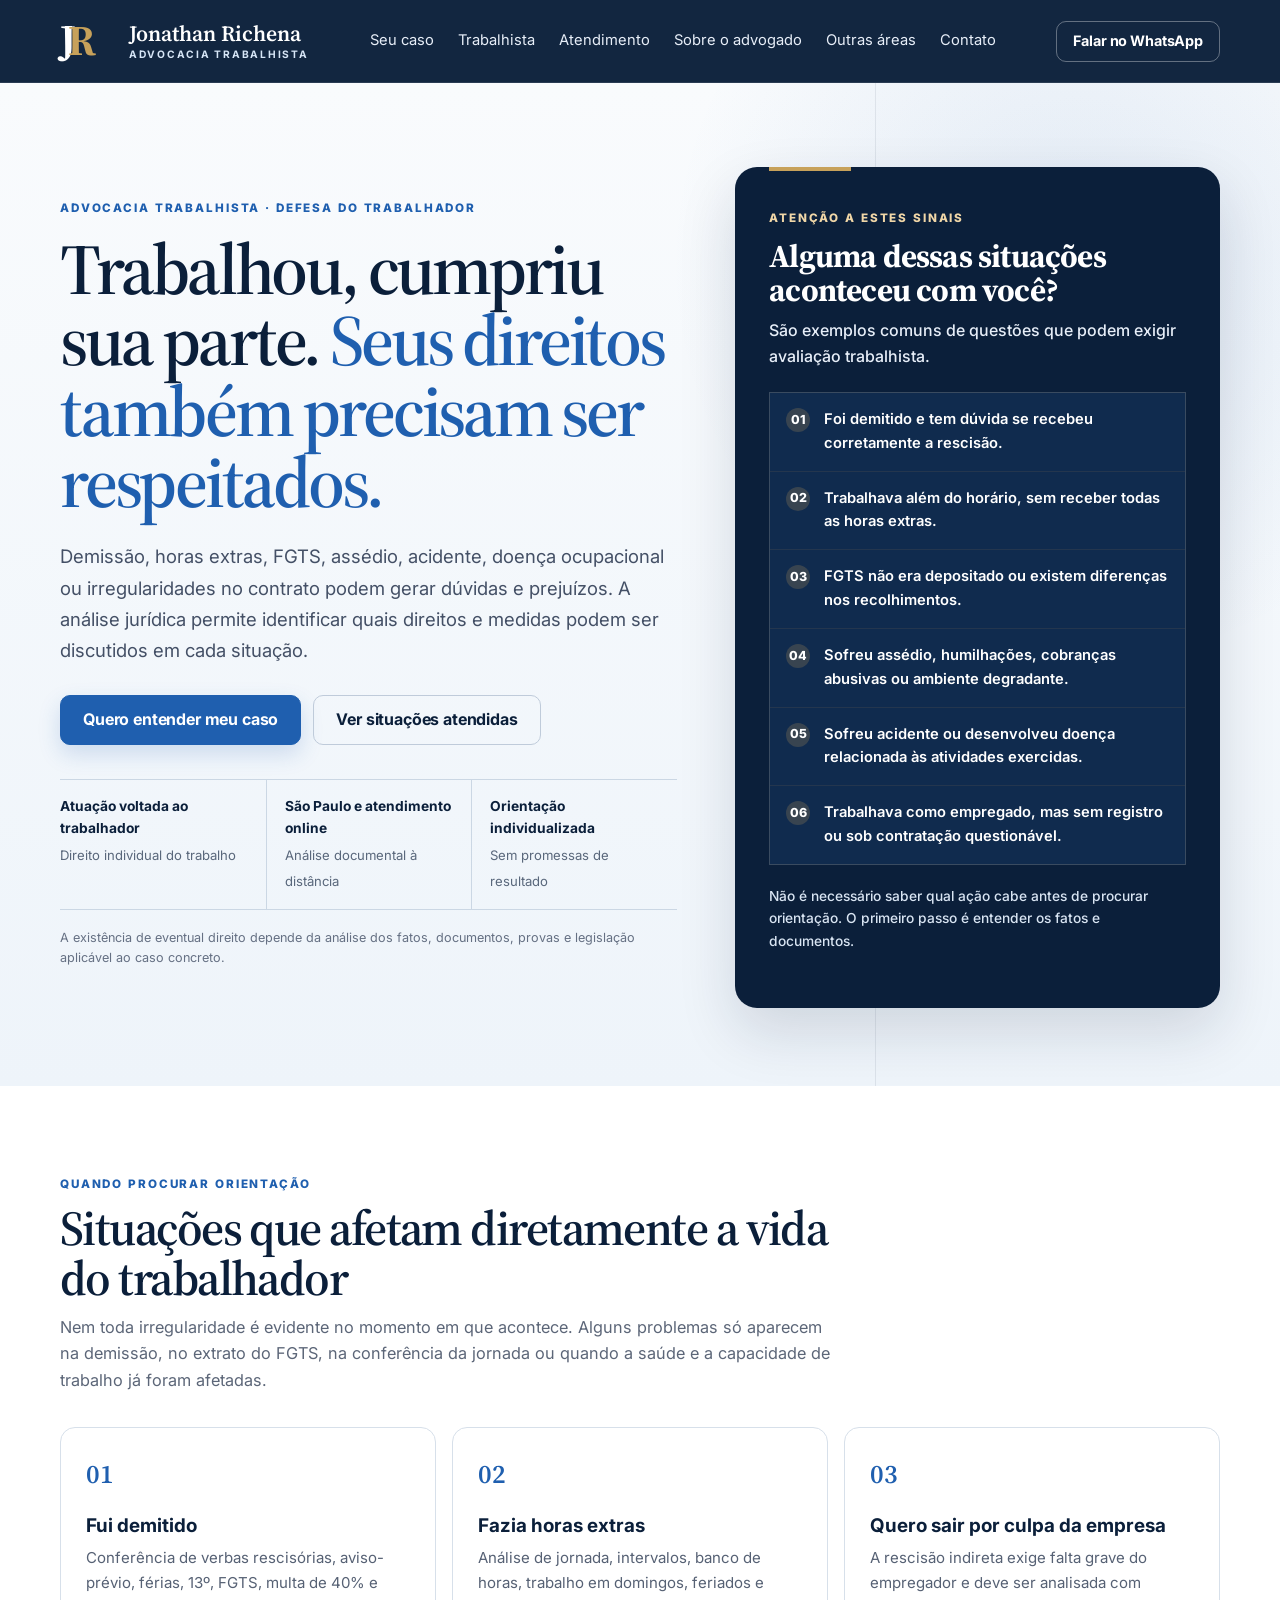
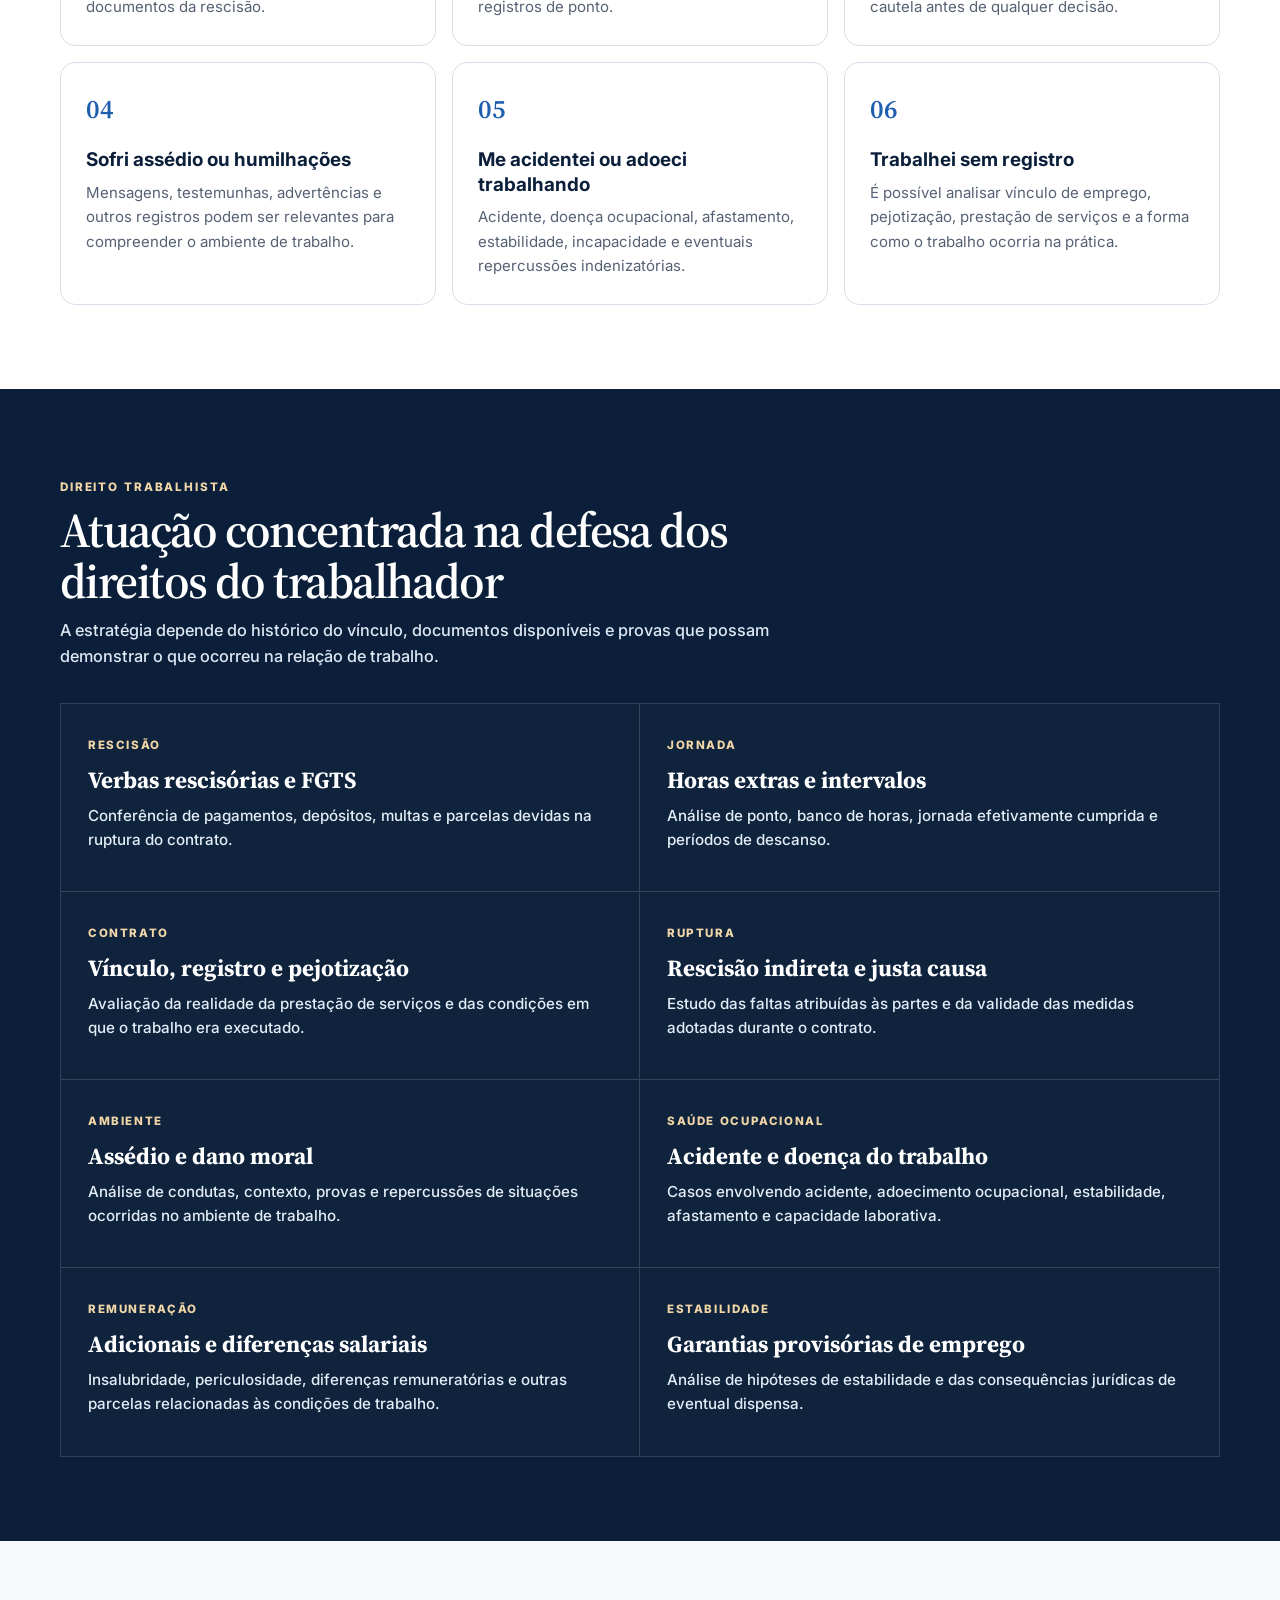
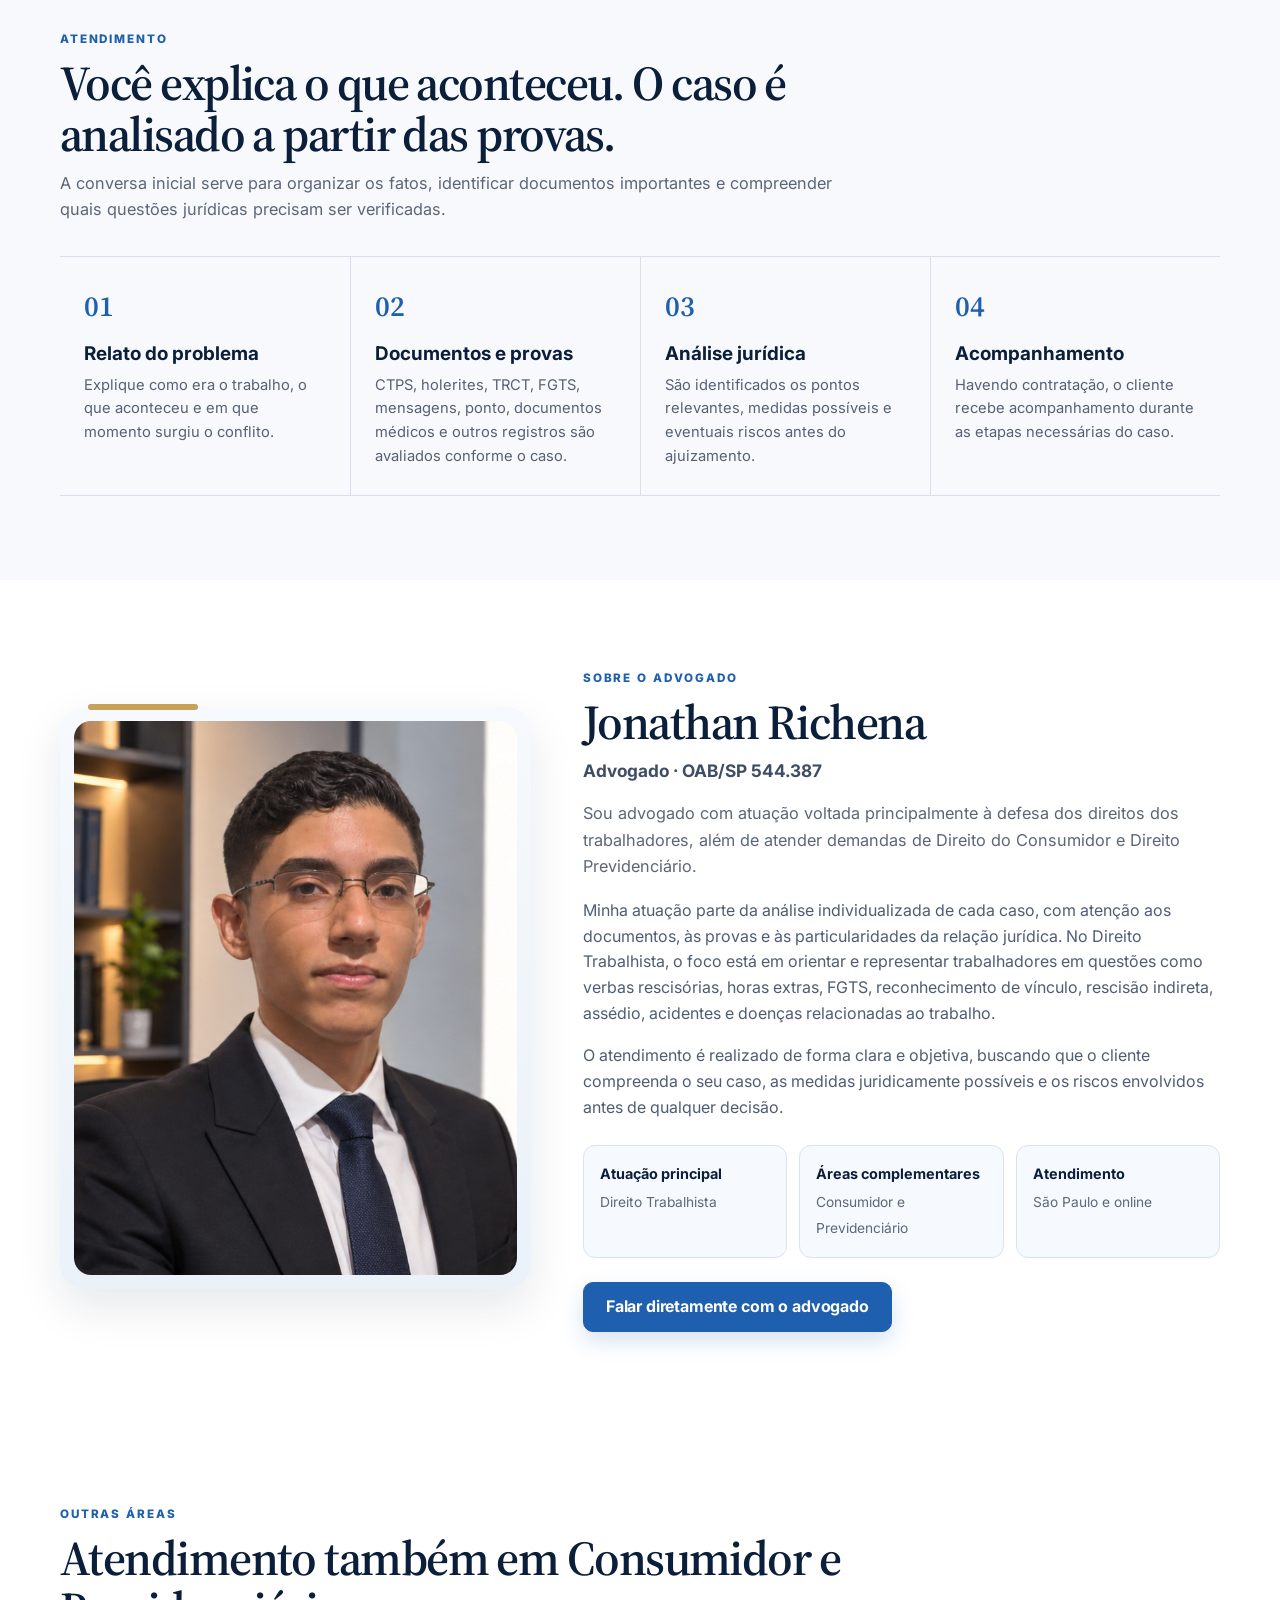
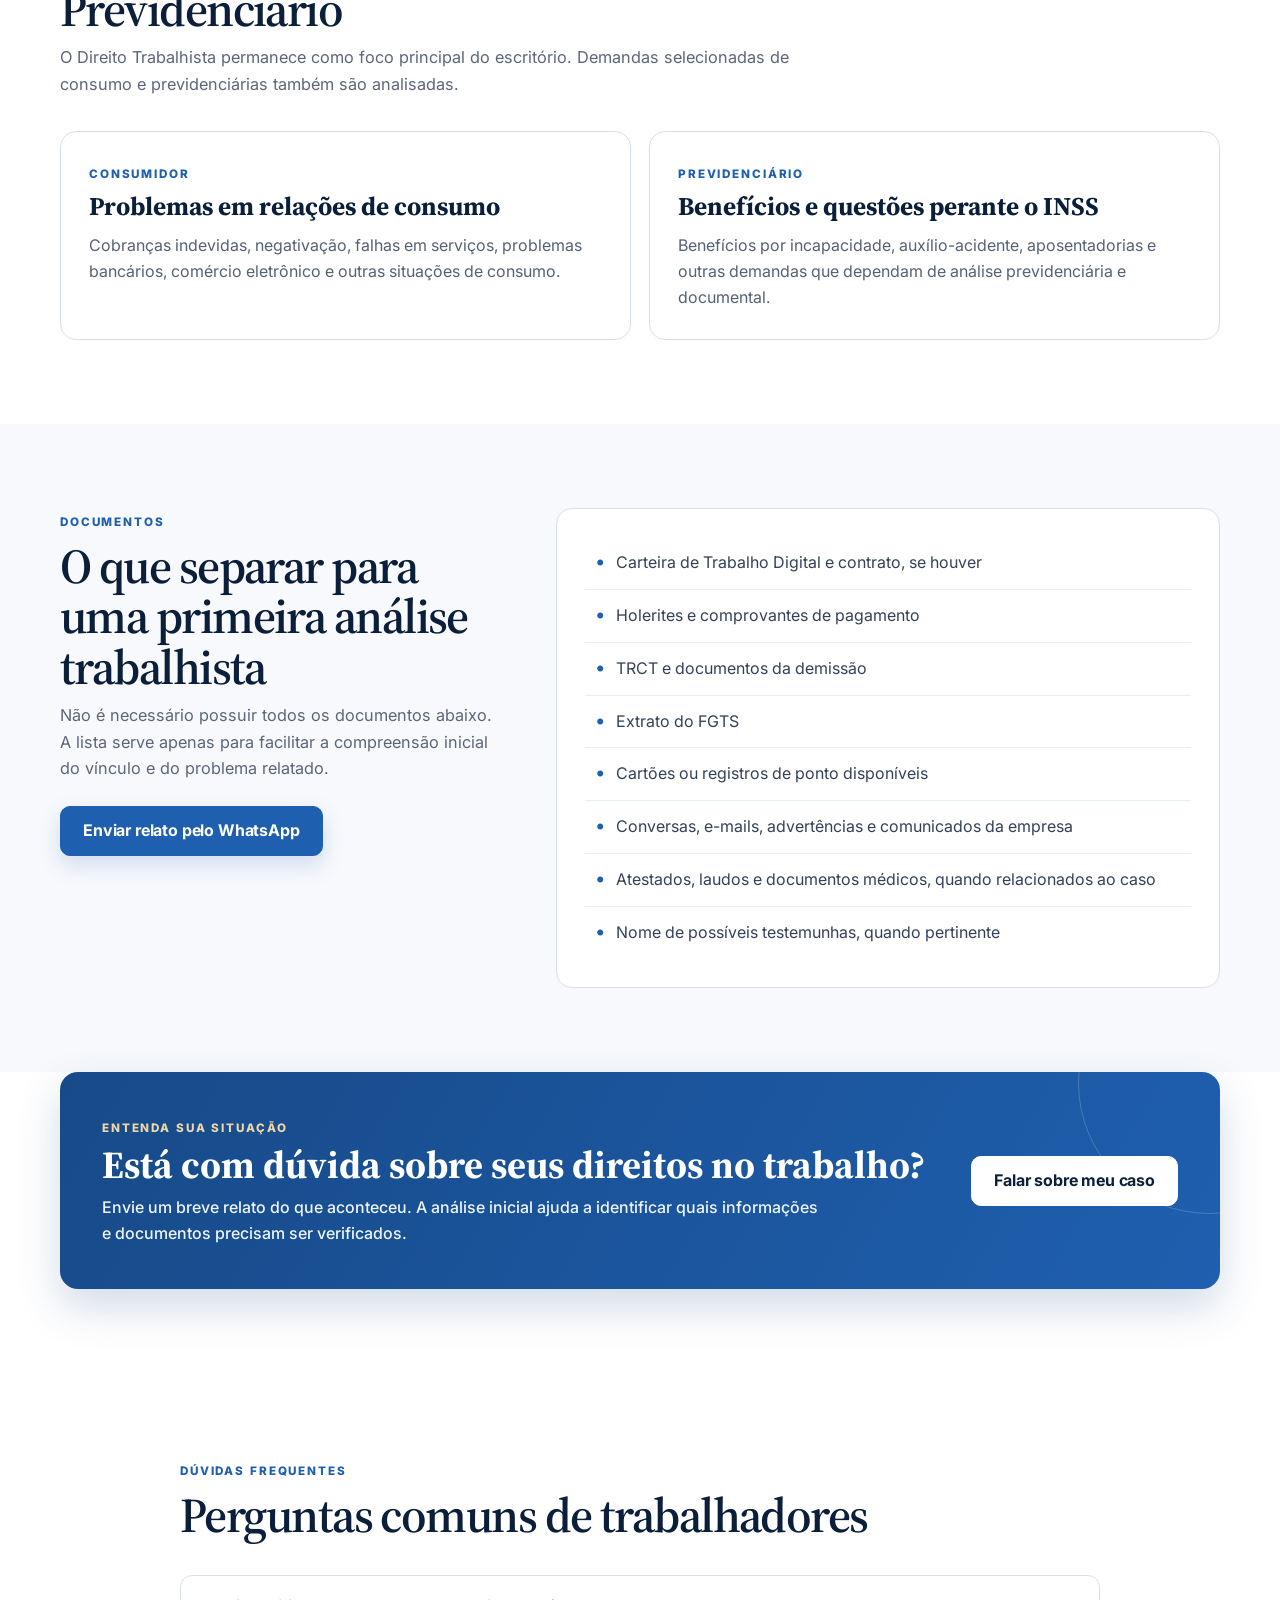
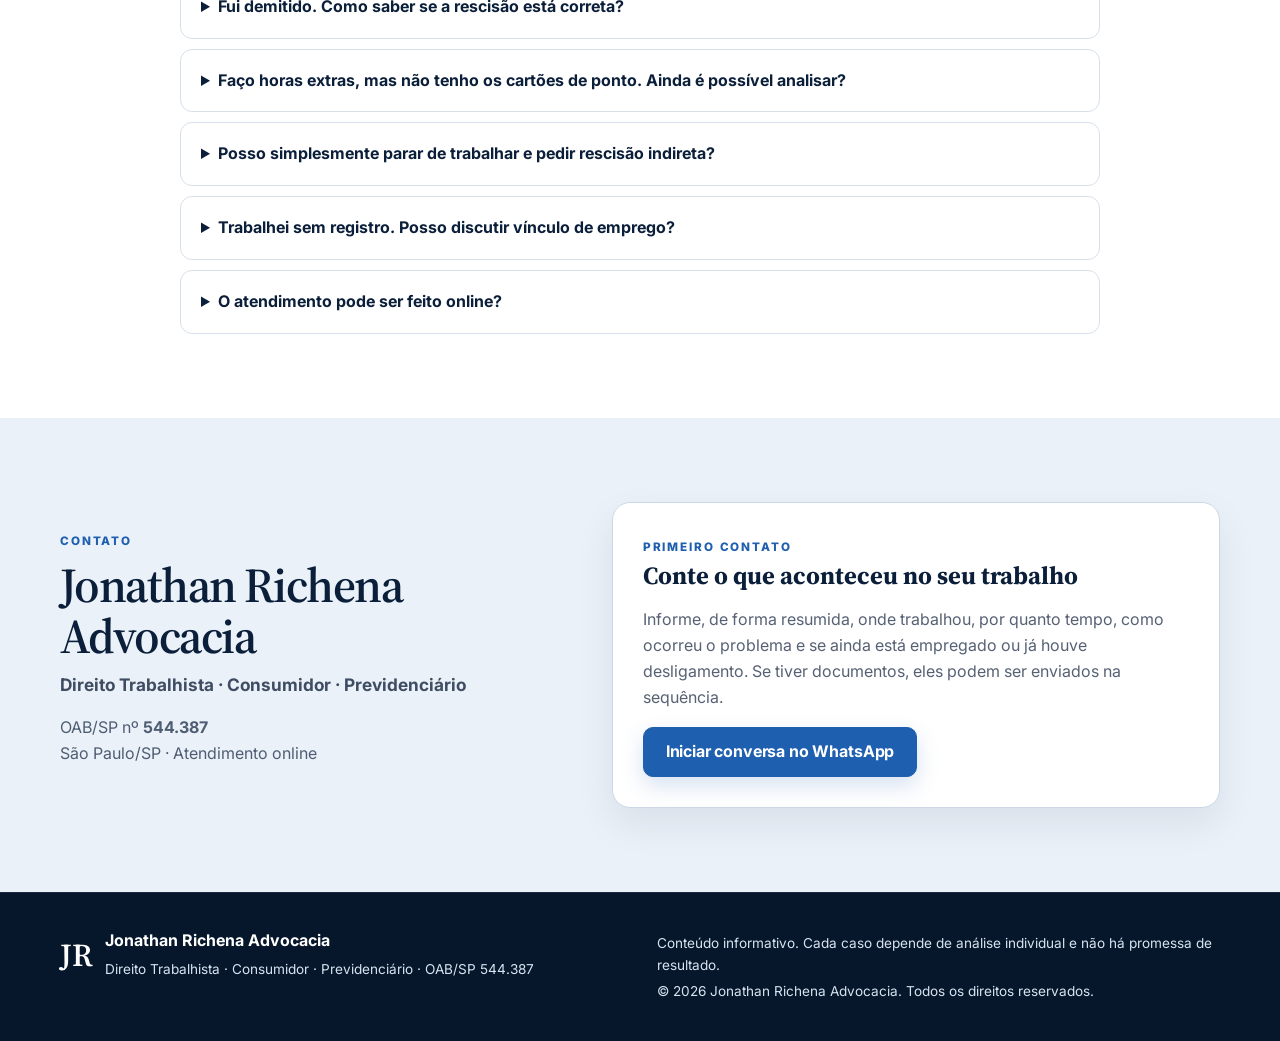
==== commit adf4dd28: "Add files via upload" ====
--- a/index.html
+++ b/index.html
@@ -666,104 +666,155 @@
   }
 }
 
-/* SOBRE O ADVOGADO — APRESENTAÇÃO INTEGRADA */
-.about-presentation-section {
+/* SOBRE O ADVOGADO */
+.about-section {
   background: #ffffff;
-  padding: 72px 0 78px;
-}
-
-.about-presentation-wrap {
-  overflow: hidden;
-  border-radius: 22px;
-  background: #ffffff;
-  box-shadow: 0 20px 54px rgba(11,31,58,.10);
-}
-
-.about-presentation-image {
+}
+
+.about-grid {
+  display: grid;
+  grid-template-columns: minmax(300px, .85fr) minmax(0, 1.15fr);
+  gap: 52px;
+  align-items: center;
+}
+
+.about-photo-panel {
+  position: relative;
+  background: linear-gradient(180deg, #f6f9fd, #eaf1f8);
+  border-radius: 24px;
+  padding: 14px;
+  box-shadow: 0 18px 46px rgba(11,31,58,.10);
+}
+
+.about-photo-panel::before {
+  content: "";
+  position: absolute;
+  width: 110px;
+  height: 6px;
+  left: 28px;
+  top: -3px;
+  border-radius: 999px;
+  background: var(--gold);
+}
+
+.about-photo {
   display: block;
   width: 100%;
-  height: auto;
-}
-
-.about-presentation-mobile-copy {
-  display: none;
-}
-
-@media (max-width: 760px) {
-  .about-presentation-section {
-    padding: 56px 0 62px;
-  }
-
-  .about-presentation-wrap {
-    border-radius: 16px;
-  }
-
-  .about-presentation-image {
-    display: none;
-  }
-
-  .about-presentation-mobile-copy {
-    display: block;
-    padding: 8px 2px 0;
-  }
-
-  .about-presentation-mobile-copy .section-description {
-    max-width: 100%;
-  }
-
-  .about-presentation-mobile-copy .about-actions {
-    margin-top: 22px;
+  aspect-ratio: 4 / 5;
+  object-fit: cover;
+  object-position: 50% 40%;
+  border-radius: 17px;
+}
+
+.about-copy .section-description {
+  max-width: 760px;
+  margin-bottom: 18px;
+}
+
+.about-text {
+  color: #4f5d73;
+  max-width: 780px;
+  margin: 0 0 16px;
+}
+
+.about-facts {
+  display: grid;
+  grid-template-columns: repeat(3, 1fr);
+  gap: 12px;
+  margin-top: 24px;
+}
+
+.about-facts > div {
+  padding: 16px;
+  border: 1px solid #d8e3ef;
+  background: #f6f9fd;
+  border-radius: 12px;
+}
+
+.about-facts strong {
+  display: block;
+  color: var(--navy);
+  margin-bottom: 4px;
+  font-size: .9rem;
+}
+
+.about-facts span {
+  color: #5b687c;
+  font-size: .86rem;
+}
+
+.about-actions {
+  margin-top: 24px;
+}
+
+@media (max-width: 980px) {
+  .about-grid {
+    grid-template-columns: 1fr;
+    gap: 30px;
+  }
+
+  .about-photo-panel {
+    max-width: 520px;
+  }
+}
+
+@media (max-width: 700px) {
+  .about-facts {
+    grid-template-columns: 1fr;
   }
 }
 
 
 /* =========================================================
-   OTIMIZAÇÃO EXCLUSIVA PARA CELULAR
-   Nenhuma regra abaixo altera o layout desktop.
+   MOBILE REFINADO — baseado na versão anexada
+   Todas as regras abaixo se limitam a telas móveis.
+   O desktop permanece inalterado.
    ========================================================= */
-.mobile-header-cta,
-.about-mobile-photo {
+.mobile-header-cta {
   display: none;
 }
 
 @media (max-width: 760px) {
   html {
-    scroll-padding-top: 72px;
+    scroll-padding-top: 70px;
   }
 
   body {
     overflow-x: hidden;
+    background: #F7F9FC;
   }
 
   .container {
     width: calc(100% - 24px);
   }
 
-  /* Cabeçalho mais compacto e funcional */
+  /* Header */
   .topbar {
     background: rgba(11,31,58,.985);
+    box-shadow: 0 5px 18px rgba(11,31,58,.08);
   }
 
   .nav {
     min-height: 68px;
-    gap: 10px;
+    gap: 8px;
   }
 
   .brand-integrated {
     gap: 8px;
     min-width: 0;
+    flex: 1 1 auto;
   }
 
   .brand-monogram {
-    min-width: 40px;
+    min-width: 39px;
   }
 
   .brand-j {
-    font-size: 1.9rem;
+    font-size: 1.88rem;
   }
 
   .brand-r {
-    font-size: 1.86rem;
+    font-size: 1.82rem;
   }
 
   .brand-lockup {
@@ -772,54 +823,64 @@
 
   .brand-lockup strong {
     font-size: .94rem;
+    line-height: 1;
     white-space: nowrap;
   }
 
   .brand-subline {
-    font-size: .46rem;
-    letter-spacing: .09em;
+    margin-top: 2px;
+    font-size: .45rem;
+    letter-spacing: .085em;
     white-space: nowrap;
   }
 
+  .menu,
   .topbar .btn-sm {
     display: none;
   }
 
   .mobile-header-cta {
     display: inline-flex;
+    flex: 0 0 auto;
     align-items: center;
     justify-content: center;
-    min-height: 36px;
-    padding: 0 11px;
+    min-height: 35px;
+    padding: 0 10px;
+    border: 1px solid rgba(255,255,255,.34);
     border-radius: 8px;
-    border: 1px solid rgba(255,255,255,.34);
     color: #fff;
-    font-size: .74rem;
+    background: rgba(255,255,255,.06);
+    font-size: .72rem;
     font-weight: 700;
     white-space: nowrap;
   }
 
-  /* Hero: leitura rápida sem ocupar duas telas */
+  /* Hero */
   .hero {
-    padding: 44px 0 48px;
+    padding: 42px 0 48px;
   }
 
   .hero-grid {
+    grid-template-columns: 1fr;
     gap: 26px;
+  }
+
+  .hero::before {
+    display: none;
   }
 
   .hero .eyebrow {
     margin-bottom: 11px;
-    font-size: .65rem;
+    font-size: .64rem;
     line-height: 1.35;
-    letter-spacing: .11em;
+    letter-spacing: .105em;
   }
 
   h1 {
-    font-size: clamp(2.35rem, 11.8vw, 3.15rem);
+    font-size: clamp(2.25rem, 11vw, 3.05rem);
     line-height: 1.015;
     letter-spacing: -.038em;
-    margin-bottom: 18px;
+    margin-bottom: 17px;
   }
 
   .lead {
@@ -831,29 +892,32 @@
     display: grid;
     grid-template-columns: 1fr;
     gap: 9px;
-    margin-top: 22px;
+    margin-top: 21px;
   }
 
   .hero-actions .btn {
     width: 100%;
     min-height: 48px;
-    padding-inline: 16px;
+    padding: 0 15px;
   }
 
   .trust-strip {
-    margin-top: 25px;
-    border: 1px solid #d4dfeb;
+    grid-template-columns: 1fr;
+    margin-top: 24px;
+    border: 1px solid #D5E0EC;
     border-radius: 13px;
     overflow: hidden;
-    background: rgba(255,255,255,.62);
-  }
-
-  .trust-item {
+    background: rgba(255,255,255,.64);
+  }
+
+  .trust-item,
+  .trust-item + .trust-item {
     padding: 12px 14px;
+    border-left: 0;
   }
 
   .trust-item + .trust-item {
-    padding-left: 14px;
+    border-top: 1px solid #D5E0EC;
   }
 
   .trust-item strong {
@@ -865,114 +929,129 @@
   }
 
   .disclaimer {
+    margin-top: 13px;
+    font-size: .71rem;
+    line-height: 1.48;
+  }
+
+  /* Hero card */
+  .hero-card {
+    max-width: none;
+    padding: 22px 17px 19px;
+    border-radius: 15px;
+  }
+
+  .hero-card::before {
+    left: 17px;
+    width: 62px;
+  }
+
+  .hero-card .section-kicker {
+    margin-top: 5px;
+    font-size: .62rem;
+  }
+
+  .hero-card h2 {
+    font-size: 1.62rem;
+    line-height: 1.08;
+    margin: 7px 0 8px;
+  }
+
+  .hero-card > p {
+    margin-bottom: 15px;
+    font-size: .88rem;
+    line-height: 1.48;
+  }
+
+  .problem-list {
+    border-radius: 10px;
+    overflow: hidden;
+  }
+
+  .problem-item {
+    grid-template-columns: 23px 1fr;
+    gap: 8px;
+    padding: 11px 10px;
+  }
+
+  .problem-item span {
+    width: 21px;
+    height: 21px;
+    font-size: .66rem;
+  }
+
+  .problem-item p {
+    font-size: .82rem;
+    line-height: 1.42;
+  }
+
+  .hero-card .mini-cta {
     margin-top: 14px;
-    font-size: .72rem;
-    line-height: 1.5;
-  }
-
-  /* Painel escuro do hero */
-  .hero-card {
-    padding: 23px 18px 20px;
-    border-radius: 15px;
-  }
-
-  .hero-card::before {
-    left: 18px;
-    width: 62px;
-  }
-
-  .hero-card h2 {
-    font-size: 1.65rem;
-    margin-top: 7px;
-  }
-
-  .hero-card > p {
-    font-size: .9rem;
-    line-height: 1.5;
-    margin-bottom: 16px;
-  }
-
-  .problem-item {
-    grid-template-columns: 25px 1fr;
-    padding: 12px 11px;
-    gap: 8px;
-  }
-
-  .problem-item span {
-    width: 22px;
-    height: 22px;
-    font-size: .68rem;
-  }
-
-  .problem-item p {
-    font-size: .84rem;
-    line-height: 1.43;
-  }
-
-  .hero-card .mini-cta {
-    font-size: .78rem;
+    font-size: .77rem;
     line-height: 1.45;
-    margin-top: 15px;
-  }
-
-  /* Hierarquia e respiro das seções */
+  }
+
+  /* General section typography */
   .section {
-    padding: 54px 0;
+    padding: 52px 0;
   }
 
   .section-heading {
-    margin-bottom: 25px;
+    margin-bottom: 24px;
   }
 
   .section-kicker,
   .cta-kicker {
-    font-size: .65rem;
-    letter-spacing: .12em;
+    font-size: .64rem;
+    letter-spacing: .11em;
   }
 
   .section-title {
-    font-size: clamp(1.9rem, 9vw, 2.45rem);
+    font-size: clamp(1.85rem, 8.6vw, 2.35rem);
     line-height: 1.06;
-    margin-top: 6px;
+    margin: 6px 0 9px;
   }
 
   .section-subtitle {
-    font-size: .98rem;
-    line-height: 1.45;
+    font-size: .96rem;
+    line-height: 1.42;
   }
 
   .section-description {
-    font-size: .94rem;
-    line-height: 1.58;
-  }
-
-  /* Cards do trabalhador */
+    font-size: .92rem;
+    line-height: 1.56;
+  }
+
+  /* Worker issue cards */
   .worker-grid {
-    gap: 10px;
+    grid-template-columns: 1fr;
+    gap: 9px;
   }
 
   .worker-card {
     min-height: 0;
-    padding: 19px 18px;
-    border-radius: 13px;
+    padding: 18px 17px;
+    border-radius: 12px;
   }
 
   .worker-card .num {
-    font-size: 1.4rem;
-    margin-bottom: 11px;
+    margin-bottom: 9px;
+    font-size: 1.35rem;
   }
 
   .worker-card h3 {
-    font-size: 1.08rem;
+    font-size: 1.04rem;
+    margin-bottom: 5px;
   }
 
   .worker-card p {
-    font-size: .88rem;
-    line-height: 1.5;
-  }
-
-  /* Bloco trabalhista escuro */
+    font-size: .86rem;
+    line-height: 1.48;
+  }
+
+  /* Main labor section */
   .labor-grid {
+    grid-template-columns: 1fr;
     border-radius: 13px;
     overflow: hidden;
   }
@@ -981,24 +1060,32 @@
   .labor-item:nth-child(2n),
   .labor-item:nth-last-child(-n+2) {
     min-height: 0;
-    padding: 19px 17px;
+    padding: 18px 16px;
+    border-right: 0;
+    border-bottom: 1px solid rgba(255,255,255,.15);
+  }
+
+  .labor-item:last-child {
+    border-bottom: 0;
   }
 
   .labor-item .tag {
-    font-size: .63rem;
+    font-size: .61rem;
   }
 
   .labor-item h3 {
-    font-size: 1.28rem;
+    font-size: 1.23rem;
+    margin: 6px 0;
   }
 
   .labor-item p {
-    font-size: .87rem;
-    line-height: 1.5;
-  }
-
-  /* Etapas passam a parecer cartões individuais */
+    font-size: .85rem;
+    line-height: 1.48;
+  }
+
+  /* Atendimento steps */
   .steps {
+    grid-template-columns: 1fr;
     border: 0;
     gap: 9px;
   }
@@ -1007,187 +1094,228 @@
   .step + .step,
   .step:nth-child(3),
   .step:nth-child(4) {
-    padding: 18px;
+    padding: 17px;
     border: 1px solid var(--line);
     border-radius: 12px;
     background: #fff;
   }
 
   .step > span {
-    font-size: 1.48rem;
-    margin-bottom: 7px;
+    font-size: 1.42rem;
+    margin-bottom: 6px;
   }
 
   .step h3 {
-    font-size: 1.05rem;
+    font-size: 1.02rem;
   }
 
   .step p {
+    font-size: .84rem;
+    line-height: 1.48;
+  }
+
+  /* Sobre o advogado: photo first, centered, then text */
+  .about-section {
+    padding-top: 50px;
+    padding-bottom: 52px;
+  }
+
+  .about-grid {
+    grid-template-columns: 1fr;
+    gap: 25px;
+  }
+
+  .about-photo-panel {
+    width: min(100%, 330px);
+    margin: 0 auto;
+    padding: 9px;
+    border-radius: 18px;
+    box-shadow: 0 14px 34px rgba(11,31,58,.11);
+  }
+
+  .about-photo-panel::before {
+    width: 76px;
+    height: 4px;
+    left: 20px;
+  }
+
+  .about-photo {
+    aspect-ratio: 4 / 5;
+    object-position: 50% 35%;
+    border-radius: 13px;
+  }
+
+  .about-copy .section-title {
+    margin-bottom: 5px;
+  }
+
+  .about-copy .section-description,
+  .about-text {
+    font-size: .9rem;
+    line-height: 1.56;
+  }
+
+  .about-text {
+    margin-bottom: 12px;
+  }
+
+  .about-facts {
+    grid-template-columns: 1fr;
+    gap: 8px;
+    margin-top: 18px;
+  }
+
+  .about-facts > div {
+    padding: 12px 13px;
+    border-radius: 10px;
+  }
+
+  .about-facts strong {
+    font-size: .82rem;
+  }
+
+  .about-facts span {
+    font-size: .8rem;
+  }
+
+  .about-actions {
+    margin-top: 18px;
+  }
+
+  .about-actions .btn {
+    width: 100%;
+  }
+
+  /* Secondary practice areas */
+  .secondary-areas {
+    grid-template-columns: 1fr;
+    gap: 9px;
+  }
+
+  .secondary-card {
+    padding: 18px 17px;
+    border-radius: 12px;
+  }
+
+  .secondary-card h3 {
+    font-size: 1.28rem;
+    margin-bottom: 6px;
+  }
+
+  .secondary-card p {
+    font-size: .86rem;
+    line-height: 1.48;
+  }
+
+  /* Documents */
+  .docs-grid {
+    grid-template-columns: 1fr;
+    gap: 23px;
+  }
+
+  .docs-grid .btn {
+    width: 100%;
+  }
+
+  .document-box {
+    padding: 17px 13px;
+    border-radius: 12px;
+  }
+
+  .document-box li {
+    padding: 10px 9px 10px 26px;
+    font-size: .84rem;
+    line-height: 1.43;
+  }
+
+  .document-box li::before {
+    left: 7px;
+    top: 11px;
+  }
+
+  /* CTA */
+  .cta-section {
+    padding-bottom: 52px;
+  }
+
+  .cta-box {
+    padding: 24px 19px;
+    gap: 18px;
+    border-radius: 14px;
+    flex-direction: column;
+    align-items: flex-start;
+  }
+
+  .cta-box h2 {
+    font-size: 1.78rem;
+    margin: 5px 0 8px;
+  }
+
+  .cta-box p {
+    font-size: .88rem;
+    line-height: 1.52;
+  }
+
+  .cta-box .btn {
+    width: 100%;
+  }
+
+  /* FAQ */
+  .faq {
+    gap: 7px;
+  }
+
+  details {
+    padding: 14px 15px;
+    border-radius: 10px;
+  }
+
+  summary {
+    font-size: .88rem;
+    line-height: 1.4;
+  }
+
+  details p {
+    font-size: .84rem;
+    line-height: 1.48;
+  }
+
+  /* Contact */
+  .contact-section {
+    padding: 52px 0;
+  }
+
+  .contact-grid {
+    grid-template-columns: 1fr;
+    gap: 22px;
+  }
+
+  .contact-card {
+    padding: 19px 17px;
+    border-radius: 13px;
+  }
+
+  .contact-card h3 {
+    font-size: 1.35rem;
+  }
+
+  .contact-card p {
     font-size: .86rem;
     line-height: 1.5;
   }
 
-  /* Sobre o advogado: mantém a arte no desktop,
-     mas usa foto + conteúdo nativo no celular */
-  .about-presentation-section {
-    padding: 54px 0;
-  }
-
-  .about-presentation-wrap {
-    display: none;
-  }
-
-  .about-presentation-mobile-copy {
-    display: block;
-    padding: 0;
-  }
-
-  .about-mobile-photo {
-    display: block;
-    width: min(100%, 360px);
-    margin: 0 auto 24px;
-    aspect-ratio: 4 / 5;
-    object-fit: cover;
-    object-position: center top;
-    border-radius: 18px;
-    box-shadow: 0 15px 34px rgba(11,31,58,.13);
-  }
-
-  .about-presentation-mobile-copy .section-title {
-    margin-bottom: 7px;
-  }
-
-  .about-presentation-mobile-copy .section-description {
-    font-size: .94rem;
-    line-height: 1.6;
-  }
-
-  .about-presentation-mobile-copy .about-actions {
-    margin-top: 19px;
-  }
-
-  .about-presentation-mobile-copy .btn {
-    width: 100%;
-  }
-
-  /* Áreas complementares */
-  .secondary-areas {
-    gap: 10px;
-  }
-
-  .secondary-card {
-    padding: 20px 18px;
-    border-radius: 13px;
-  }
-
-  .secondary-card h3 {
-    font-size: 1.35rem;
-  }
-
-  .secondary-card p {
-    font-size: .89rem;
-    line-height: 1.52;
-  }
-
-  /* Documentos */
-  .docs-grid {
-    gap: 25px;
-  }
-
-  .document-box {
-    padding: 18px 14px;
-    border-radius: 13px;
-  }
-
-  .document-box li {
-    padding: 11px 10px 11px 27px;
-    font-size: .87rem;
-    line-height: 1.45;
-  }
-
-  .document-box li::before {
-    left: 8px;
-    top: 12px;
-  }
-
-  /* CTA */
-  .cta-section {
-    padding-bottom: 54px;
-  }
-
-  .cta-box {
-    padding: 25px 20px;
-    gap: 20px;
-    border-radius: 15px;
-  }
-
-  .cta-box h2 {
-    font-size: 1.85rem;
-    margin-top: 6px;
-  }
-
-  .cta-box p {
-    font-size: .9rem;
-    line-height: 1.55;
-  }
-
-  .cta-box .btn {
-    width: 100%;
-  }
-
-  /* FAQ */
-  .faq {
-    gap: 8px;
-  }
-
-  details {
-    padding: 15px 16px;
-  }
-
-  summary {
-    font-size: .91rem;
-    line-height: 1.4;
-  }
-
-  details p {
-    font-size: .86rem;
-    line-height: 1.5;
-  }
-
-  /* Contato */
-  .contact-section {
-    padding: 54px 0;
-  }
-
-  .contact-grid {
-    gap: 24px;
-  }
-
-  .contact-card {
-    padding: 21px 18px;
-    border-radius: 14px;
-  }
-
-  .contact-card h3 {
-    font-size: 1.4rem;
-  }
-
-  .contact-card p {
-    font-size: .89rem;
-    line-height: 1.52;
-  }
-
   .contact-card .btn {
     width: 100%;
   }
 
-  /* Rodapé */
+  /* Footer */
   footer {
-    padding: 28px 0;
+    padding: 27px 0;
   }
 
   .footer-content {
-    gap: 18px;
+    grid-template-columns: 1fr;
+    gap: 16px;
   }
 
   .footer-brand {
@@ -1196,31 +1324,31 @@
 
   .footer-lockup p,
   .footer-info p {
-    font-size: .76rem;
-    line-height: 1.45;
+    font-size: .74rem;
+    line-height: 1.43;
   }
 }
 
 @media (max-width: 380px) {
   .container {
-    width: calc(100% - 20px);
+    width: calc(100% - 18px);
   }
 
   .brand-lockup strong {
-    font-size: .86rem;
+    font-size: .84rem;
   }
 
   .brand-subline {
-    font-size: .42rem;
+    font-size: .4rem;
   }
 
   .mobile-header-cta {
-    padding-inline: 8px;
-    font-size: .69rem;
+    padding: 0 7px;
+    font-size: .67rem;
   }
 
   h1 {
-    font-size: 2.2rem;
+    font-size: 2.12rem;
   }
 }
 
@@ -1459,29 +1587,49 @@
     </section>
 
     
-    <section id="sobre-advogado" class="section about-presentation-section">
-      <div class="container">
-        <div class="about-presentation-wrap">
-          <img
-            src="sobre-jonathan-richena.png"
-            alt="Sobre o advogado Jonathan Frederick Richena, OAB/SP 544.387, com atuação em Direito Trabalhista, Consumidor e Previdenciário"
-            class="about-presentation-image"
-          >
+    <section id="sobre-advogado" class="section about-section">
+      <div class="container about-grid">
+        <div class="about-photo-panel">
+          <img src="jonathan-richena-sobre-advogado.jpg" alt="Jonathan Richena, advogado OAB/SP 544.387" class="about-photo">
         </div>
-        <div class="about-presentation-mobile-copy">
-          <img
-            src="jonathan-richena-sobre-advogado.jpg"
-            alt="Jonathan Richena, advogado OAB/SP 544.387"
-            class="about-mobile-photo"
-          >
+
+        <div class="about-copy">
           <span class="section-kicker">SOBRE O ADVOGADO</span>
-          <h2 class="section-title">Jonathan Frederick Richena</h2>
+          <h2 class="section-title">Jonathan Richena</h2>
           <p class="section-subtitle">Advogado · OAB/SP 544.387</p>
+
           <p class="section-description">
-            Atuação voltada principalmente ao Direito Trabalhista, com atendimento também em
-            Direito do Consumidor e Direito Previdenciário. O trabalho é pautado por análise
-            individualizada, orientação clara e acompanhamento próximo de cada caso.
+            Sou advogado com atuação voltada principalmente à defesa dos direitos dos trabalhadores,
+            além de atender demandas de Direito do Consumidor e Direito Previdenciário.
           </p>
+
+          <p class="about-text">
+            Minha atuação parte da análise individualizada de cada caso, com atenção aos documentos,
+            às provas e às particularidades da relação jurídica. No Direito Trabalhista, o foco está
+            em orientar e representar trabalhadores em questões como verbas rescisórias, horas extras,
+            FGTS, reconhecimento de vínculo, rescisão indireta, assédio, acidentes e doenças relacionadas ao trabalho.
+          </p>
+
+          <p class="about-text">
+            O atendimento é realizado de forma clara e objetiva, buscando que o cliente compreenda
+            o seu caso, as medidas juridicamente possíveis e os riscos envolvidos antes de qualquer decisão.
+          </p>
+
+          <div class="about-facts">
+            <div>
+              <strong>Atuação principal</strong>
+              <span>Direito Trabalhista</span>
+            </div>
+            <div>
+              <strong>Áreas complementares</strong>
+              <span>Consumidor e Previdenciário</span>
+            </div>
+            <div>
+              <strong>Atendimento</strong>
+              <span>São Paulo e online</span>
+            </div>
+          </div>
+
           <div class="about-actions">
             <a class="btn whatsapp-link" href="#" rel="noopener">Falar diretamente com o advogado</a>
           </div>
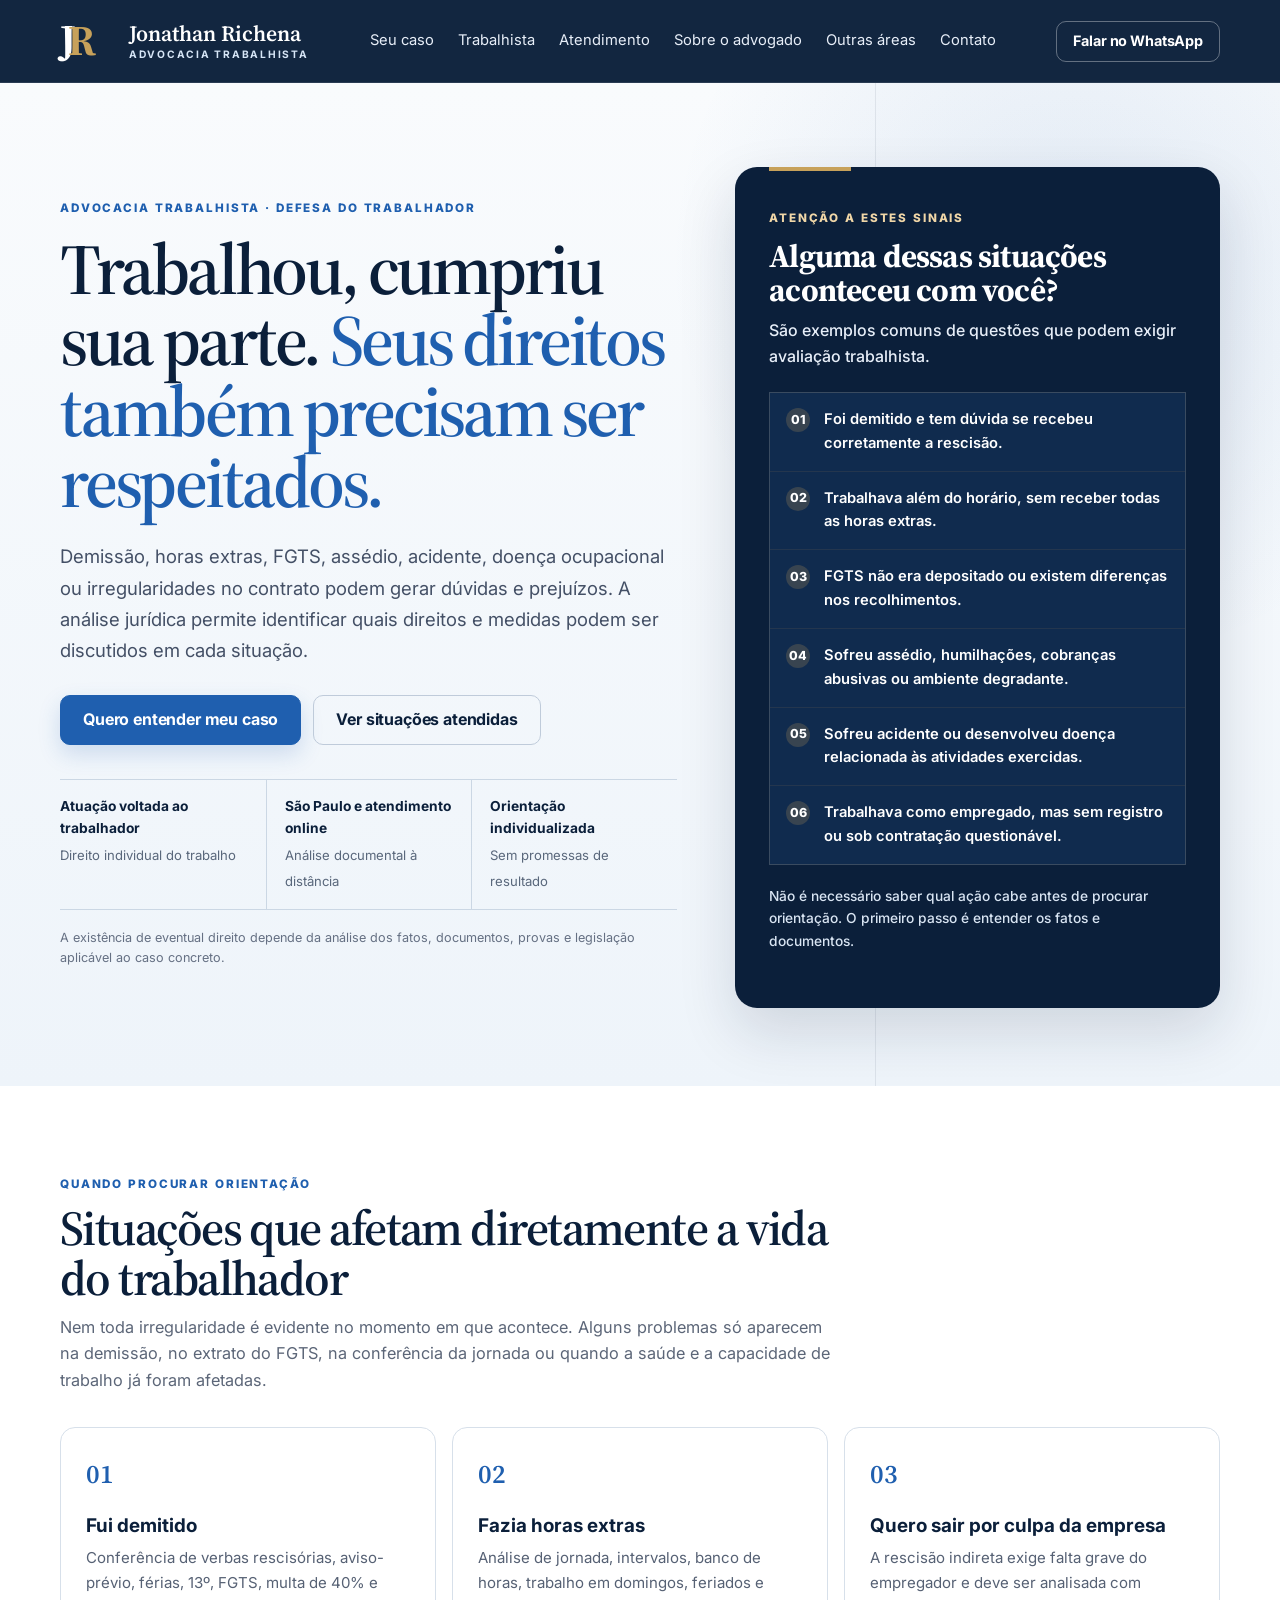
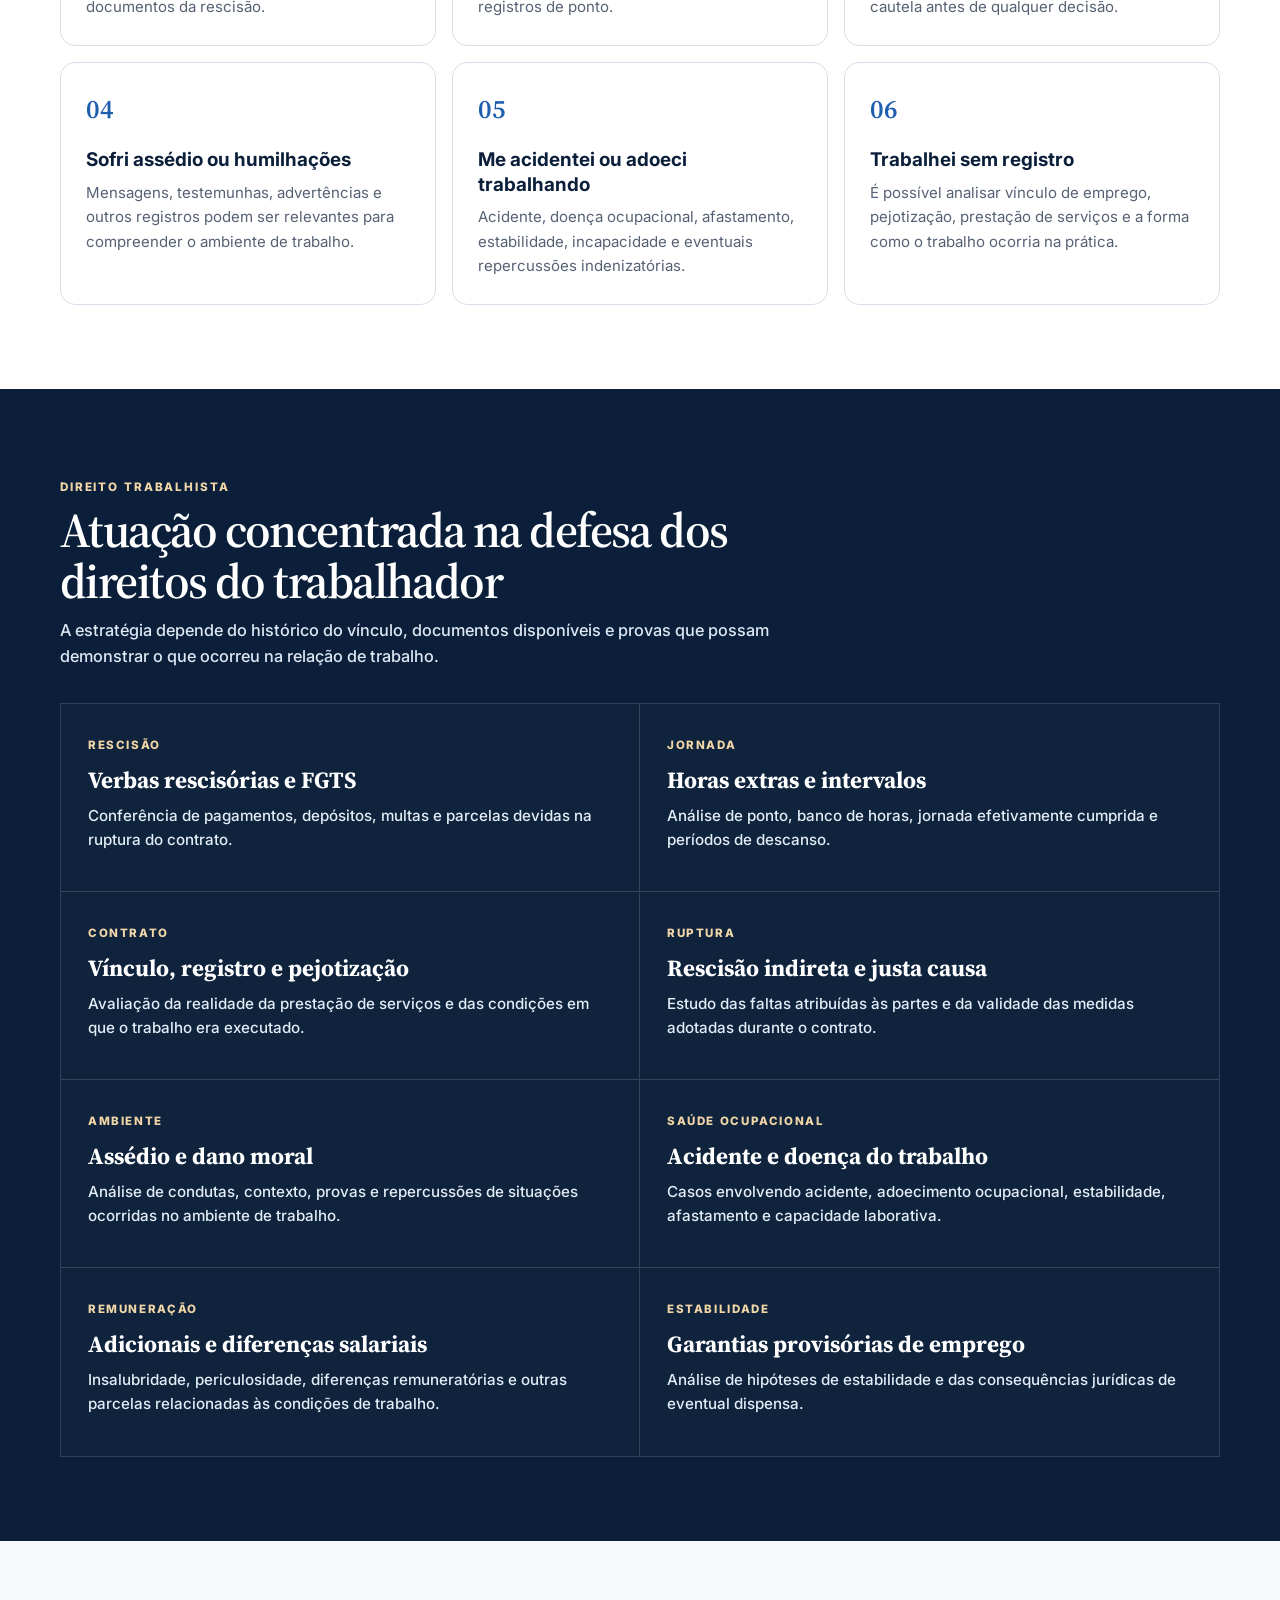
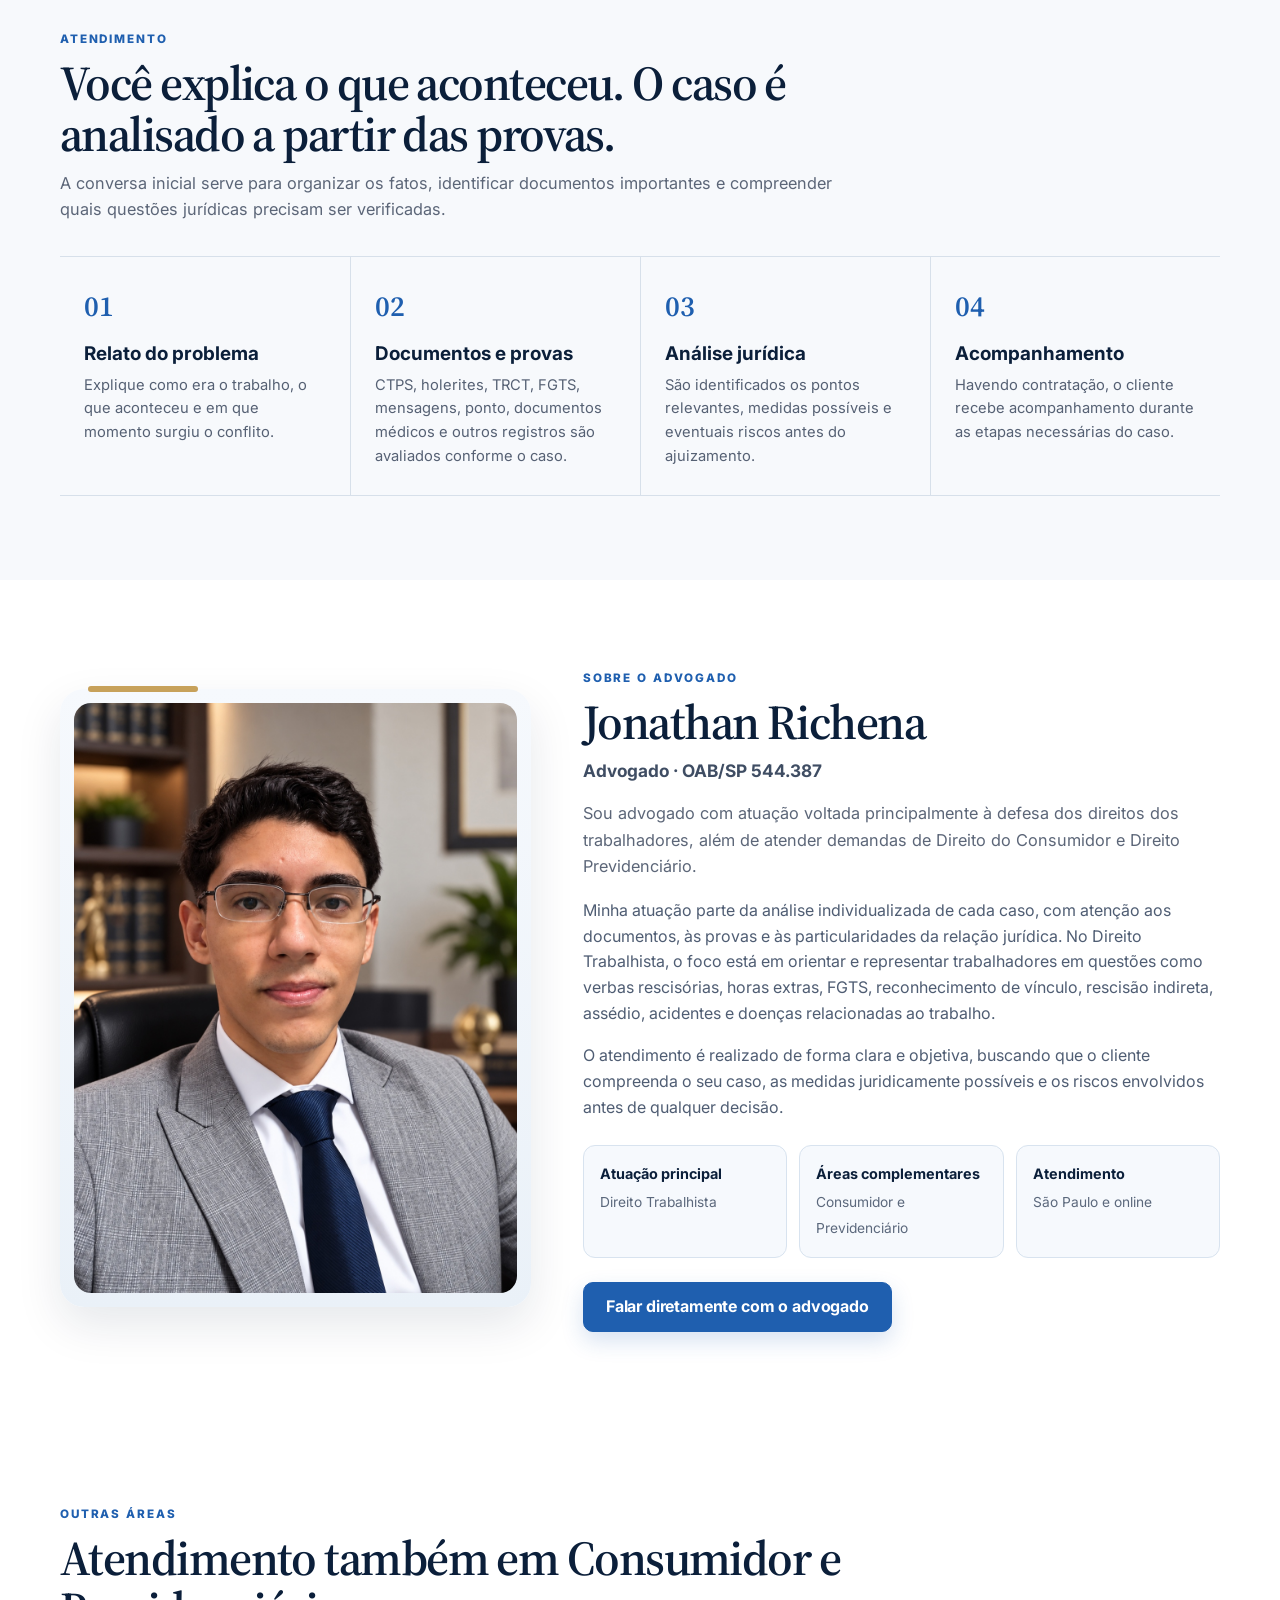
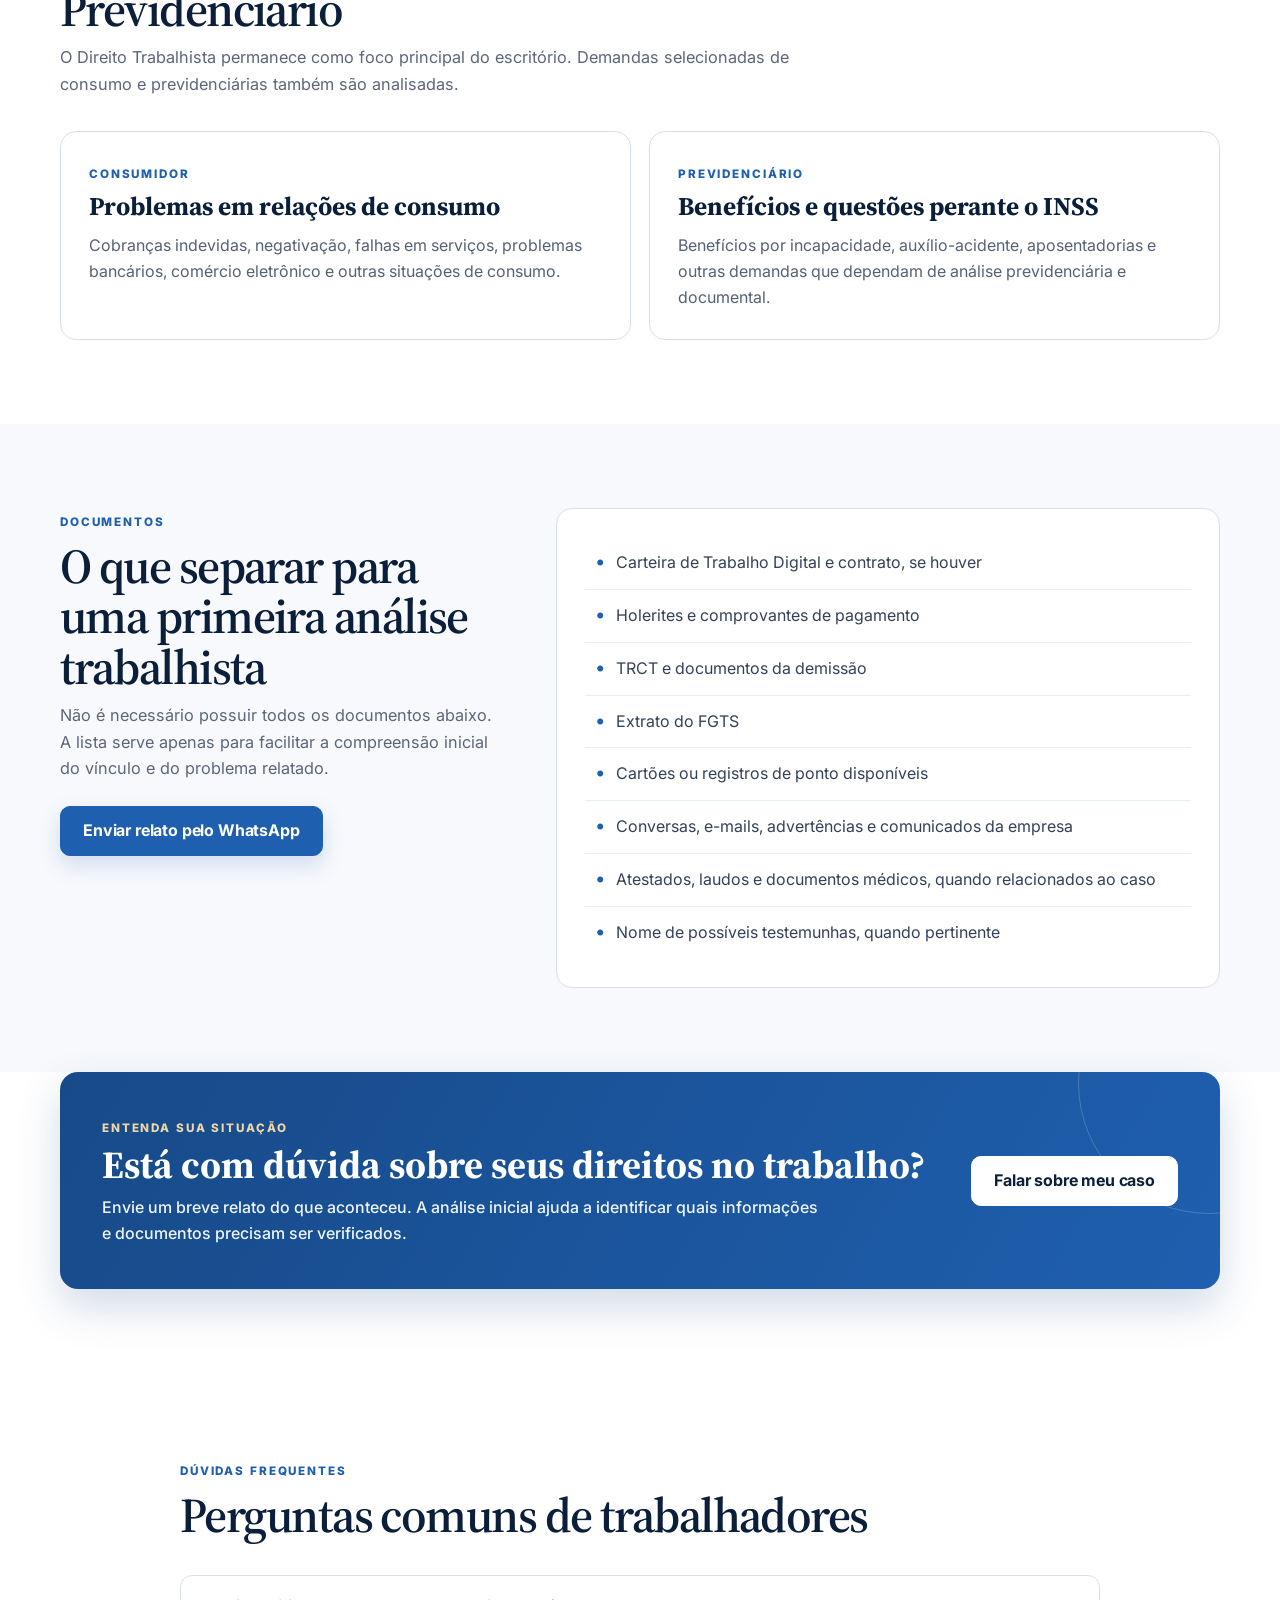
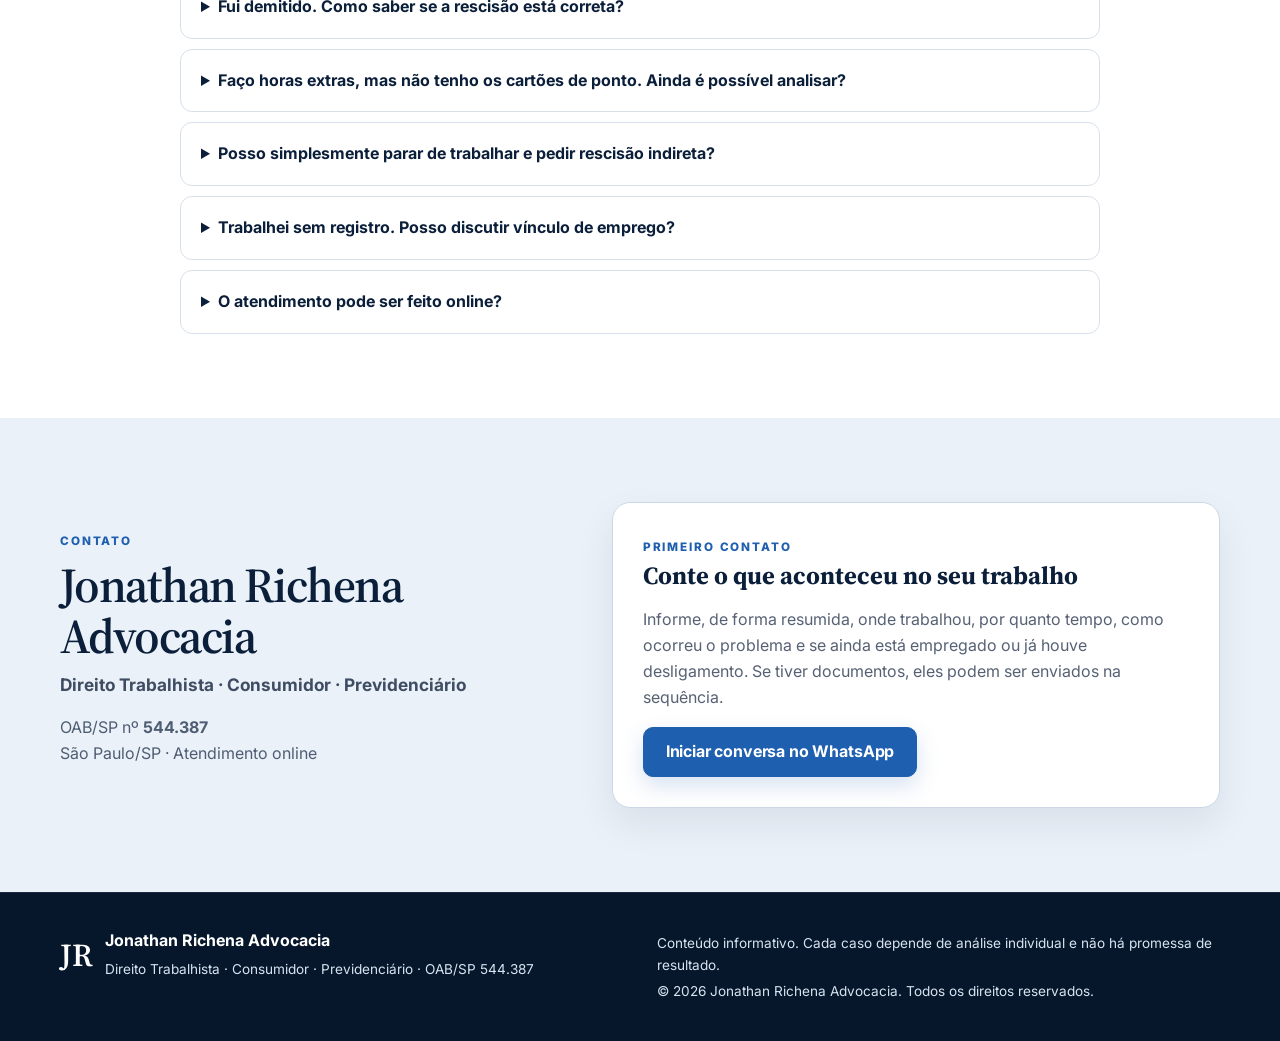
==== commit 32182bcc: "Add files via upload" ====
--- a/index.html
+++ b/index.html
@@ -1,6 +1,17 @@
 <!doctype html>
 <html lang="pt-BR">
 <head>
+
+  <!-- Google tag (gtag.js) -->
+<script async src="https://www.googletagmanager.com/gtag/js?id=AW-18434877988"></script>
+<script>
+  window.dataLayer = window.dataLayer || [];
+  function gtag(){dataLayer.push(arguments);}
+  gtag('js', new Date());
+
+  gtag('config', 'AW-18434877988');
+</script>
+
   <meta charset="utf-8">
   <meta name="viewport" content="width=device-width, initial-scale=1">
   <title>Jonathan Richena Advocacia | Advogado Trabalhista em São Paulo</title>
@@ -700,9 +711,9 @@
 .about-photo {
   display: block;
   width: 100%;
-  aspect-ratio: 4 / 5;
+  aspect-ratio: 3 / 4;
   object-fit: cover;
-  object-position: 50% 40%;
+  object-position: 50% 50%;
   border-radius: 17px;
 }
 
@@ -1140,8 +1151,8 @@
   }
 
   .about-photo {
-    aspect-ratio: 4 / 5;
-    object-position: 50% 35%;
+    aspect-ratio: 3 / 4;
+    object-position: 50% 50%;
     border-radius: 13px;
   }
 
@@ -1349,6 +1360,63 @@
 
   h1 {
     font-size: 2.12rem;
+  }
+}
+
+
+/* AJUSTE MOBILE FINAL — 24/10/2026 */
+@media (max-width: 760px) {
+  body { font-size: 16px; }
+
+  .hero > .container,
+  .section > .container,
+  .contact-section > .container,
+  .cta-section > .container {
+    max-width: 100%;
+  }
+
+  .hero .lead,
+  .section-description,
+  .about-text,
+  .secondary-card p,
+  .contact-card p,
+  details p {
+    color: #46566b;
+  }
+
+  .section-dark .section-description,
+  .labor-item p,
+  .hero-card > p,
+  .hero-card .mini-cta {
+    color: #eef5fc;
+  }
+
+  .about-photo-panel {
+    width: min(88vw, 350px);
+  }
+
+  .about-photo {
+    width: 100%;
+    aspect-ratio: 3 / 4;
+    object-fit: cover;
+    object-position: center;
+  }
+
+  .btn,
+  .mobile-header-cta {
+    -webkit-tap-highlight-color: transparent;
+  }
+
+  .btn {
+    min-height: 50px;
+  }
+
+  .worker-card,
+  .secondary-card,
+  .contact-card,
+  details,
+  .step {
+    box-shadow: 0 6px 18px rgba(11,31,58,.045);
   }
 }
 
@@ -1590,7 +1658,7 @@
     <section id="sobre-advogado" class="section about-section">
       <div class="container about-grid">
         <div class="about-photo-panel">
-          <img src="jonathan-richena-sobre-advogado.jpg" alt="Jonathan Richena, advogado OAB/SP 544.387" class="about-photo">
+          <img src="jonathan-richena-sobre-advogado.jpg?v=20261024" alt="Jonathan Richena, advogado OAB/SP 544.387" class="about-photo">
         </div>
 
         <div class="about-copy">
@@ -1786,9 +1854,21 @@
   "Olá, Dr. Jonathan. Gostaria de entender melhor meu caso trabalhista. Posso explicar o que aconteceu?"
 );
 
+// Google Ads: registrar a conversão apenas quando um link do WhatsApp for clicado.
+// Esta conversão mede cliques, não mensagens enviadas nem contratos firmados.
+// A tag geral do Google Ads já está instalada no <head> de index.html.
 document.querySelectorAll(".whatsapp-link").forEach((link) => {
   link.href = `https://wa.me/${WHATSAPP_NUMBER}?text=${MESSAGE}`;
   link.target = "_blank";
+  link.addEventListener("click", () => {
+    if (typeof window.gtag === "function") {
+      window.gtag("event", "conversion", {
+        send_to: "AW-18434877988/W7GyCMykhvAcEKTUt9ZE",
+        value: 1.0,
+        currency: "BRL"
+      });
+    }
+  });
 });
 
 document.getElementById("year").textContent = new Date().getFullYear();
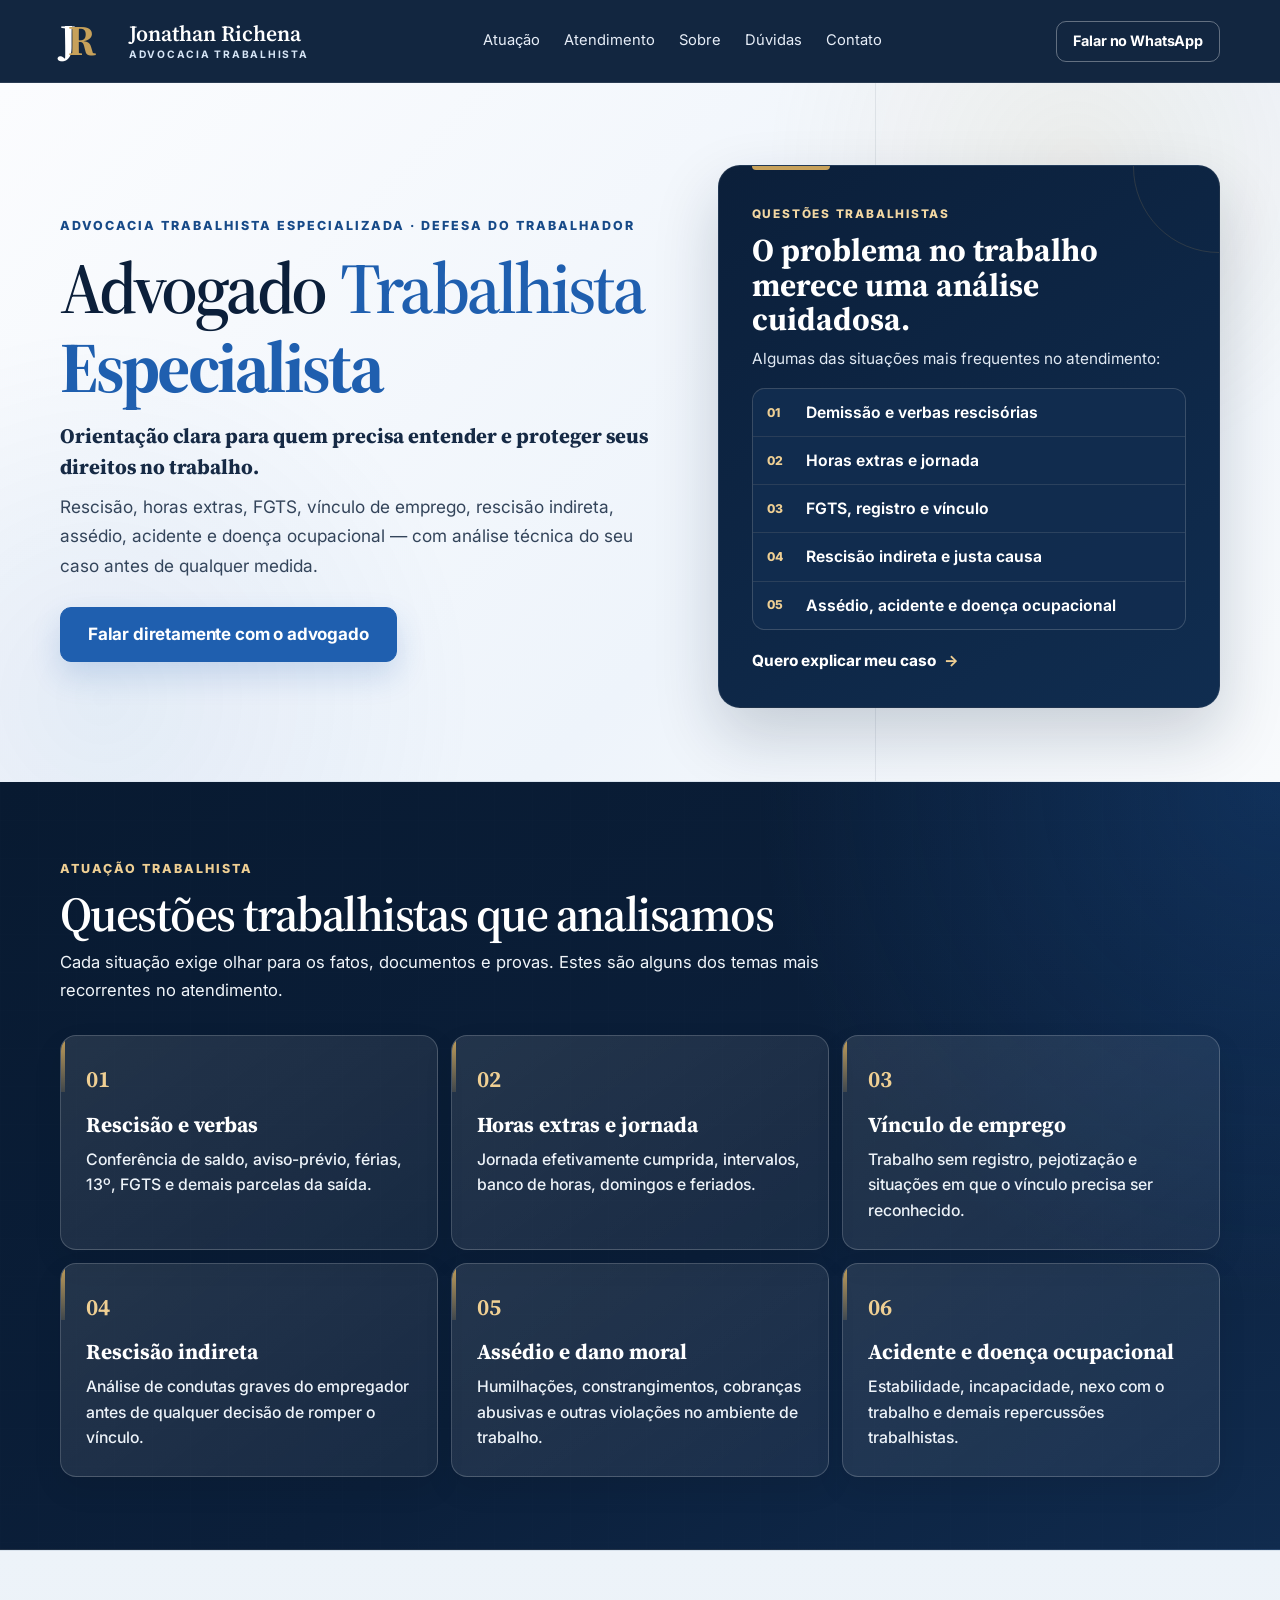
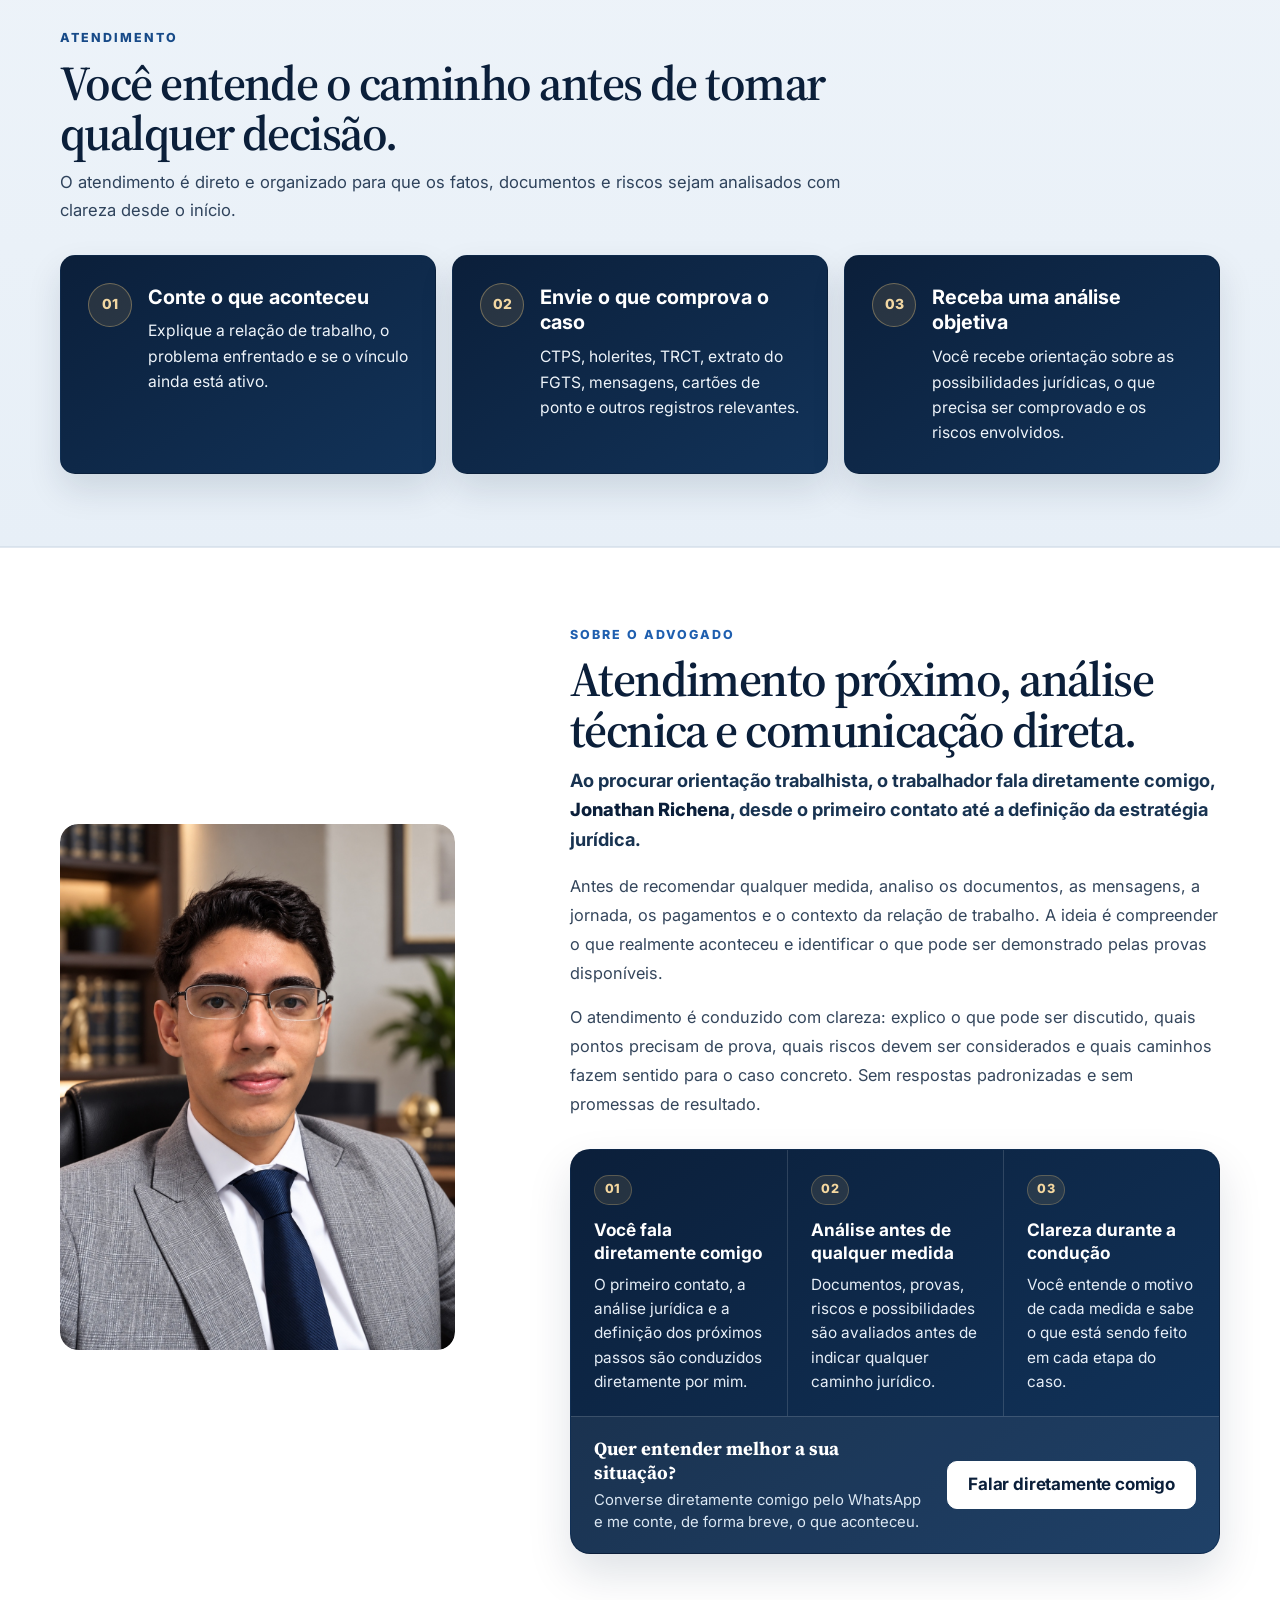
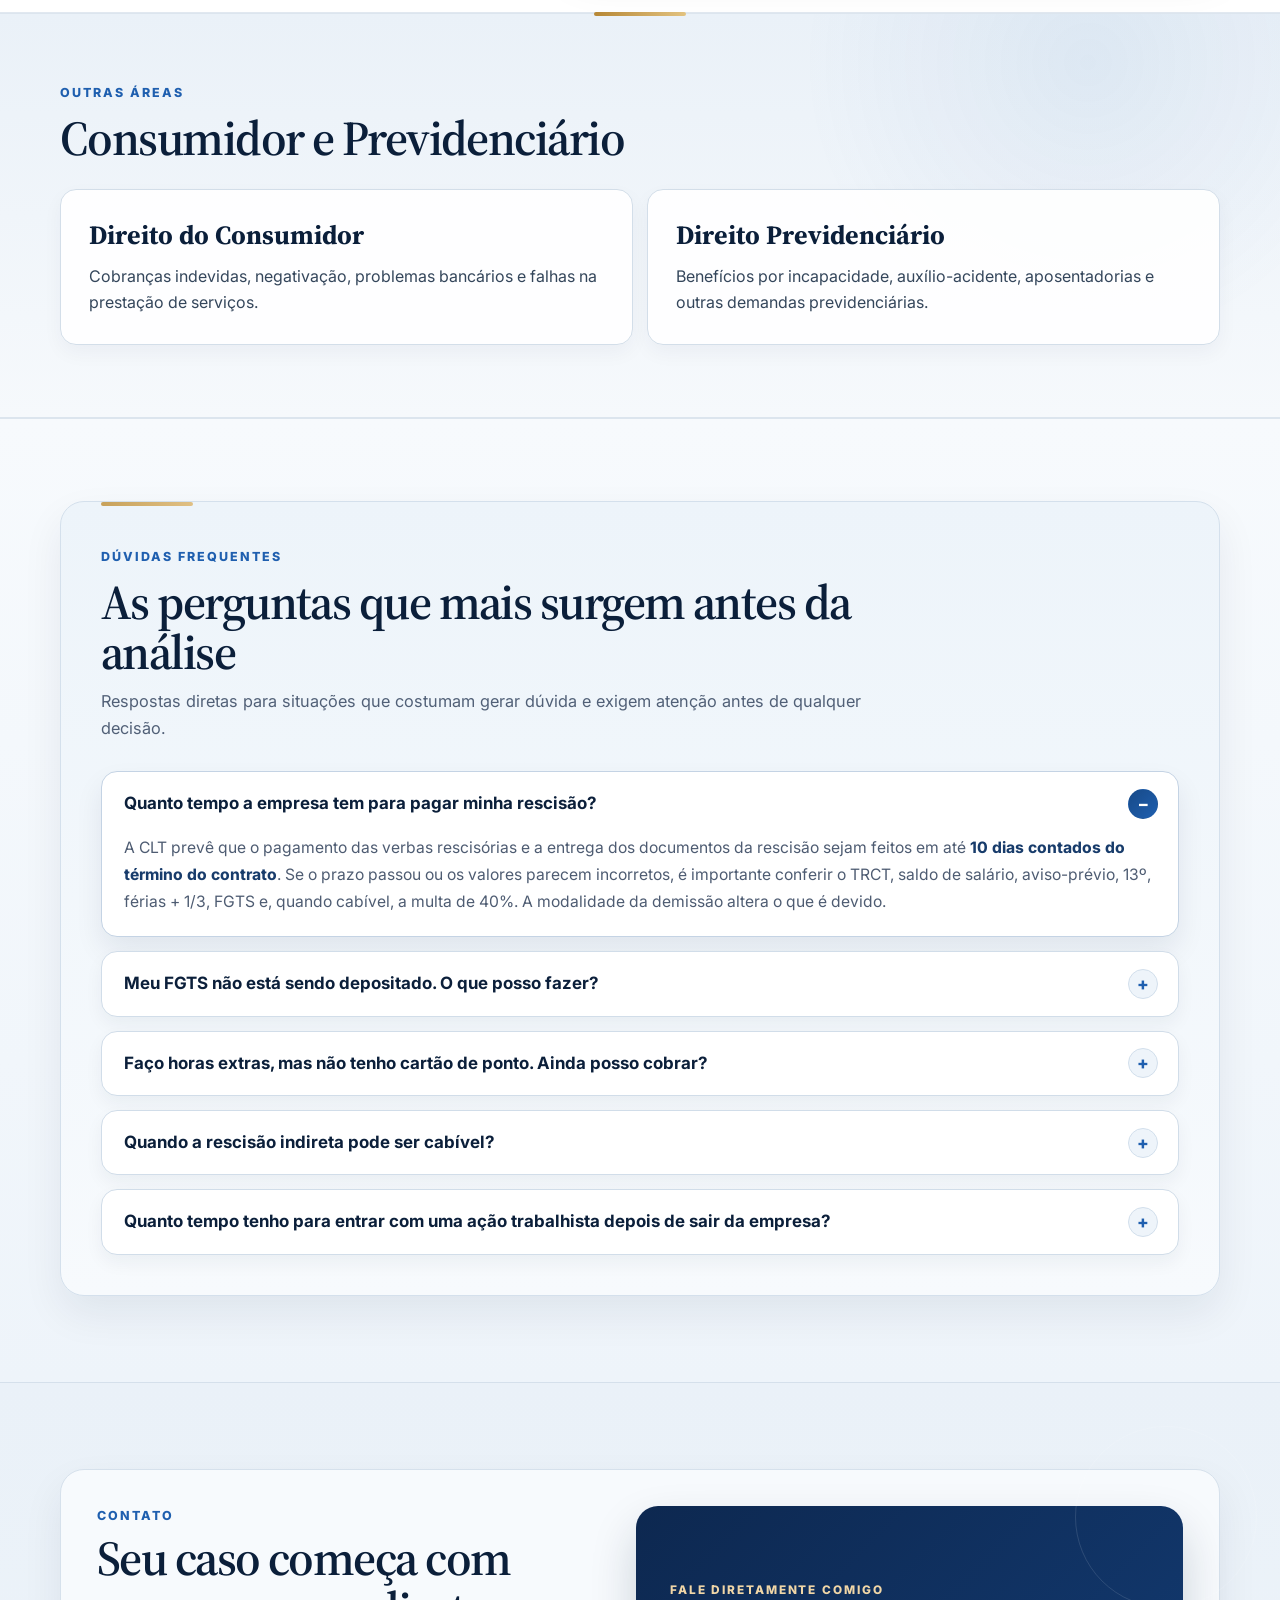
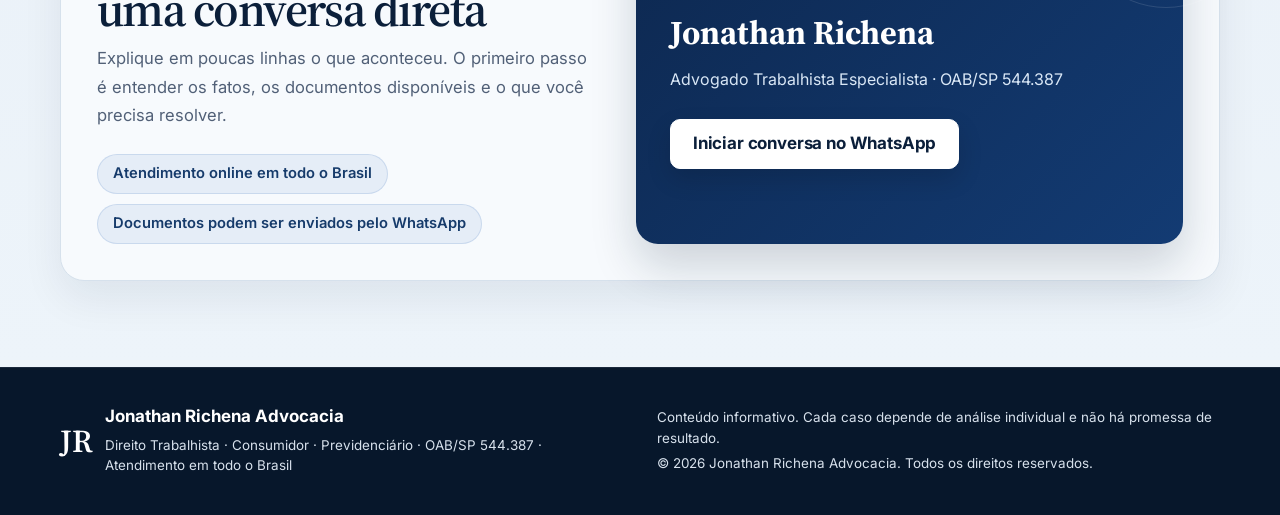
==== commit 95b56d62: "Add files via upload" ====
--- a/index.html
+++ b/index.html
@@ -14,16 +14,16 @@
 
   <meta charset="utf-8">
   <meta name="viewport" content="width=device-width, initial-scale=1">
-  <title>Jonathan Richena Advocacia | Advogado Trabalhista em São Paulo</title>
-  <meta name="description" content="Atuação voltada à defesa do trabalhador em demissões, verbas rescisórias, horas extras, rescisão indireta, FGTS, vínculo, acidentes e doenças ocupacionais. Atendimento em São Paulo e online.">
+  <title>Jonathan Richena Advocacia | Advogado Trabalhista Especialista</title>
+  <meta name="description" content="Atuação voltada à defesa do trabalhador em demissões, verbas rescisórias, horas extras, rescisão indireta, FGTS, vínculo, acidentes e doenças ocupacionais. Atendimento online em todo o Brasil.">
   <meta name="robots" content="index,follow">
   <meta name="theme-color" content="#0B1F3A">
-  <meta name="site-build" content="2026-09-07-github-safe-v1">
+  <meta name="site-build" content="2026-10-27-clean-hero-direct-contact-v6">
   <link rel="icon" href="data:image/svg+xml,%3Csvg xmlns='http://www.w3.org/2000/svg' viewBox='0 0 64 64'%3E%3Crect width='64' height='64' rx='12' fill='%230B1F3A'/%3E%3Ctext x='32' y='42' text-anchor='middle' font-family='Georgia' font-size='31' font-weight='700' fill='white'%3EJR%3C/text%3E%3C/svg%3E">
 
   <link rel="canonical" href="https://jonathanrichenaadv.com.br/">
 
-  <meta property="og:title" content="Jonathan Richena Advocacia | Direito Trabalhista">
+  <meta property="og:title" content="Jonathan Richena Advocacia | Advogado Trabalhista Especialista">
   <meta property="og:description" content="Atuação jurídica voltada ao trabalhador, com análise individualizada de conflitos e direitos decorrentes da relação de emprego.">
   <meta property="og:type" content="website">
   <meta property="og:url" content="https://jonathanrichenaadv.com.br/">
@@ -364,6 +364,91 @@
   font-weight: 500;
 }
 
+
+/* HERO — CONVERSÃO / PRIMEIRA DOBRA */
+.hero-copy {
+  min-width: 0;
+}
+
+.hero-question {
+  margin: -7px 0 13px;
+  color: var(--navy);
+  font-family: "Source Serif 4", Georgia, serif;
+  font-size: clamp(1.32rem, 2vw, 1.72rem);
+  line-height: 1.25;
+  font-weight: 600;
+}
+
+.hero-credentials {
+  margin-top: 24px;
+  max-width: 680px;
+  display: flex;
+  align-items: center;
+  justify-content: space-between;
+  gap: 18px;
+  padding: 14px 16px;
+  border: 1px solid #CFDBE7;
+  border-radius: 12px;
+  background: rgba(255,255,255,.72);
+  box-shadow: 0 8px 22px rgba(11,31,58,.05);
+}
+
+.hero-credentials > div {
+  display: grid;
+  gap: 2px;
+}
+
+.hero-credentials strong {
+  color: var(--navy);
+  font-size: .92rem;
+  line-height: 1.35;
+}
+
+.hero-credentials span:not(.hero-credential-mark) {
+  color: #59677B;
+  font-size: .82rem;
+}
+
+.hero-credential-mark {
+  flex: 0 0 auto;
+  display: grid;
+  place-items: center;
+  width: 42px;
+  height: 42px;
+  border-radius: 10px;
+  background: var(--navy);
+  color: var(--gold);
+  font-family: "Source Serif 4", Georgia, serif;
+  font-weight: 700;
+  letter-spacing: -.06em;
+}
+
+.hero-problem-list .problem-item {
+  min-height: 58px;
+  align-items: center;
+}
+
+.hero-card-link {
+  display: inline-flex;
+  align-items: center;
+  gap: 8px;
+  margin-top: 19px;
+  color: #FFFFFF;
+  font-size: .88rem;
+  font-weight: 700;
+  border-bottom: 1px solid rgba(255,255,255,.34);
+  padding-bottom: 3px;
+}
+
+.hero-card-link span {
+  color: #F0D6A7;
+  transition: transform .18s ease;
+}
+
+.hero-card-link:hover span {
+  transform: translateX(3px);
+}
+
 /* CONTENT SECTIONS */
 .section { padding: 84px 0; background: var(--surface); }
 .section-soft { background: var(--paper); }
@@ -1420,6 +1505,1196 @@
   }
 }
 
+
+
+/* PROTEÇÃO DE INTERAÇÃO: sem cursor de texto, seleção ou cópia */
+html, body, body * {
+  -webkit-user-select: none !important;
+  -moz-user-select: none !important;
+  -ms-user-select: none !important;
+  user-select: none !important;
+  -webkit-touch-callout: none !important;
+  caret-color: transparent !important;
+}
+
+::selection {
+  background: transparent !important;
+  color: inherit !important;
+}
+
+::-moz-selection {
+  background: transparent !important;
+  color: inherit !important;
+}
+
+a, button, summary, [role="button"] {
+  cursor: pointer;
+}
+
+img {
+  -webkit-user-drag: none;
+  user-drag: none;
+}
+
+
+/* AJUSTE DE CONVERSÃO — PRIMEIRA TELA / MOBILE */
+@media (max-width: 760px) {
+  .hero {
+    padding-top: 35px;
+  }
+
+  .hero .eyebrow {
+    margin-bottom: 9px;
+  }
+
+  .hero h1 {
+    font-size: clamp(2.28rem, 11vw, 3rem);
+    margin-bottom: 12px;
+  }
+
+  .hero-question {
+    margin: 0 0 10px;
+    font-size: 1.16rem;
+    line-height: 1.3;
+  }
+
+  .hero .lead {
+    font-size: .94rem;
+    line-height: 1.55;
+  }
+
+  .hero-actions {
+    margin-top: 19px;
+  }
+
+  .hero-actions .btn {
+    min-height: 51px;
+    font-size: .91rem;
+  }
+
+  .hero-credentials {
+    margin-top: 17px;
+    padding: 12px 13px;
+    gap: 12px;
+  }
+
+  .hero-credentials strong {
+    font-size: .82rem;
+  }
+
+  .hero-credentials span:not(.hero-credential-mark) {
+    font-size: .74rem;
+  }
+
+  .hero-credential-mark {
+    width: 38px;
+    height: 38px;
+    font-size: .9rem;
+  }
+
+  .hero .disclaimer {
+    margin-top: 11px;
+  }
+
+  .hero-card {
+    margin-top: 1px;
+  }
+
+  .hero-card h2 {
+    font-size: 1.48rem;
+  }
+
+  .hero-problem-list .problem-item {
+    min-height: 49px;
+  }
+
+  .hero-card-link {
+    margin-top: 15px;
+    font-size: .8rem;
+  }
+}
+
+
+/* ===== REFINAMENTO PREMIUM / CONVERSÃO ===== */
+.hero-conversion {
+  position: relative;
+  padding: 82px 0 74px;
+  background:
+    radial-gradient(circle at 84% 12%, rgba(199,161,90,.10), transparent 25%),
+    radial-gradient(circle at 8% 88%, rgba(31,95,175,.08), transparent 28%),
+    linear-gradient(135deg,#fbfcfe 0%,#eef4fb 62%,#f8fafc 100%);
+}
+.hero-conversion::after {
+  content:"";
+  position:absolute;
+  inset:auto 0 0;
+  height:1px;
+  background:linear-gradient(90deg,transparent,#d9e3ee 20%,#d9e3ee 80%,transparent);
+}
+.hero-grid-conversion { grid-template-columns:minmax(0,1.08fr) minmax(360px,.92fr); gap:68px; align-items:center; }
+.hero-copy-conversion .eyebrow { color:var(--blue-dark); }
+.hero-copy-conversion h1 { max-width:720px; margin:0 0 18px; font-size:clamp(3.1rem,5.6vw,5.25rem); }
+.hero-title-accent {
+  position:relative;
+  display:inline-block;
+  color:var(--blue);
+}
+.hero-title-accent::after {
+  content:"";
+  position:absolute;
+  left:.03em;
+  right:.01em;
+  bottom:.02em;
+  height:.08em;
+  border-radius:999px;
+  background:linear-gradient(90deg,var(--gold),rgba(199,161,90,.25));
+  z-index:-1;
+}
+.hero-question { max-width:720px; margin:0 0 9px; color:var(--navy); font-size:1.23rem; line-height:1.45; font-weight:750; }
+.hero-lead-conversion { max-width:705px; font-size:1.04rem; line-height:1.7; color:#4a596f; }
+.hero-actions-conversion { margin-top:26px; }
+.btn-primary-strong { min-height:55px; padding-inline:27px; border-radius:11px; box-shadow:0 14px 30px rgba(31,95,175,.18); }
+.hero-id-line { display:flex; flex-wrap:wrap; gap:8px 18px; align-items:center; margin-top:21px; padding-top:18px; border-top:1px solid #d5e0eb; color:#4c5b70; font-size:.87rem; }
+.hero-id-line strong { color:var(--navy); font-size:.93rem; }
+.hero-trust-row { display:flex; flex-wrap:wrap; gap:8px; margin-top:12px; }
+.hero-trust-row span { padding:6px 9px; border:1px solid #d8e2ed; border-radius:999px; background:rgba(255,255,255,.72); color:#536176; font-size:.72rem; font-weight:700; }
+.hero-legal-note { margin:10px 0 0; color:#737f91; font-size:.72rem; }
+.hero-focus-card { position:relative; overflow:hidden; background:linear-gradient(145deg,#0b1f3a 0%,#102d50 100%); color:#fff; padding:33px; border-radius:22px; box-shadow:0 28px 64px rgba(11,31,58,.19); border:1px solid rgba(255,255,255,.08); }
+.hero-focus-card::before { content:""; position:absolute; width:170px; height:170px; border:1px solid rgba(199,161,90,.17); border-radius:50%; right:-86px; top:-85px; }
+.hero-focus-card::after { content:""; position:absolute; left:33px; top:0; width:78px; height:4px; border-radius:0 0 8px 8px; background:var(--gold); }
+.focus-label { display:inline-block; color:#f3dcae; font-size:.68rem; font-weight:800; letter-spacing:.15em; margin:5px 0 9px; }
+.hero-focus-card h2 { position:relative; color:#fff; font-family:"Source Serif 4",Georgia,serif; font-size:2rem; line-height:1.08; margin:0 0 10px; }
+.focus-intro { margin:0 0 18px; color:#cad8e7; font-size:.88rem; line-height:1.5; }
+.focus-list { display:grid; gap:1px; background:rgba(255,255,255,.12); border:1px solid rgba(255,255,255,.07); border-radius:13px; overflow:hidden; }
+.focus-list a { display:grid; grid-template-columns:29px 1fr; gap:10px; align-items:center; padding:13px 14px; background:rgba(16,43,78,.92); color:#fff; transition:background .18s ease,padding-left .18s ease; }
+.focus-list a:hover { background:#173b63; padding-left:17px; }
+.focus-list span { color:#efcf93; font-size:.7rem; font-weight:800; }
+.focus-list strong { font-size:.9rem; line-height:1.35; font-weight:650; }
+.focus-cta { display:inline-flex; align-items:center; gap:8px; margin-top:19px; color:#fff; font-weight:750; font-size:.89rem; }
+.focus-cta span { color:#efcf93; }
+.section-compact { padding:72px 0; }
+.section-muted { background:#f4f7fb; }
+.compact-heading { margin-bottom:30px; }
+
+/* Atuação: seção de autoridade com contraste */
+.practice-section-refined {
+  position:relative;
+  overflow:hidden;
+  background:
+    radial-gradient(circle at 100% 0%, rgba(31,95,175,.28), transparent 35%),
+    linear-gradient(145deg,#081a31 0%,#0b1f3a 58%,#102b4e 100%);
+  color:#fff;
+}
+.practice-section-refined::before { content:""; position:absolute; inset:0; opacity:.16; background-image:linear-gradient(rgba(255,255,255,.03) 1px,transparent 1px),linear-gradient(90deg,rgba(255,255,255,.03) 1px,transparent 1px); background-size:38px 38px; pointer-events:none; }
+.practice-section-refined .container { position:relative; }
+.practice-heading-refined .section-kicker { color:#efcf93; }
+.practice-heading-refined .section-title { color:#fff; }
+.practice-heading-refined .section-description { color:#d8e4ef; max-width:760px; }
+.practice-grid-clean { display:grid; grid-template-columns:repeat(3,1fr); gap:13px; }
+.practice-card-clean { position:relative; overflow:hidden; min-height:190px; padding:25px; background:linear-gradient(145deg,rgba(255,255,255,.075),rgba(255,255,255,.035)); border:1px solid rgba(255,255,255,.13); border-radius:16px; box-shadow:0 12px 30px rgba(0,0,0,.08); transition:transform .2s ease,border-color .2s ease,background .2s ease; }
+.practice-card-clean::after { content:""; position:absolute; left:0; top:0; width:4px; height:56px; background:linear-gradient(var(--gold),rgba(199,161,90,.18)); }
+.practice-card-clean:hover { transform:translateY(-3px); border-color:rgba(199,161,90,.40); background:linear-gradient(145deg,rgba(255,255,255,.10),rgba(255,255,255,.05)); }
+.practice-card-clean > span { display:block; color:#efcf93; font-family:"Source Serif 4",Georgia,serif; font-size:1.35rem; font-weight:650; margin-bottom:12px; }
+.practice-card-clean h3 { color:#fff; font-family:"Source Serif 4",Georgia,serif; font-size:1.25rem; margin-bottom:8px; }
+.practice-card-clean p { margin:0; color:#d6e2ee; font-size:.9rem; line-height:1.55; font-weight:500; }
+
+/* Atendimento */
+.steps-clean { display:grid; grid-template-columns:repeat(3,1fr); gap:14px; }
+.step-clean { display:flex; gap:16px; padding:23px; background:#fff; border:1px solid #dce5ef; border-radius:15px; box-shadow:0 8px 24px rgba(11,31,58,.045); }
+.step-clean > span { flex:0 0 39px; height:39px; display:grid; place-items:center; border-radius:50%; background:linear-gradient(145deg,#edf4fb,#dfeaf7); color:var(--blue-dark); font-weight:800; }
+.step-clean h3 { margin-bottom:6px; }
+.step-clean p { margin:0; color:#566174; font-size:.9rem; line-height:1.5; }
+
+/* Sobre mim */
+.about-section-refined { background:linear-gradient(180deg,#fff 0%,#f8fafc 100%); }
+.about-grid-clean { grid-template-columns:minmax(300px,.82fr) minmax(0,1.18fr); gap:58px; }
+.about-photo-panel-clean { max-width:395px; padding:10px; border-radius:22px; background:#fff; border:1px solid #dde6ef; box-shadow:0 22px 48px rgba(11,31,58,.11); }
+.about-photo-panel-clean::before { width:82px; height:4px; left:24px; background:var(--gold); }
+.about-photo-panel-clean .about-photo { border-radius:15px; }
+.about-photo-caption { display:flex; align-items:center; justify-content:space-between; gap:12px; padding:12px 8px 2px; }
+.about-photo-caption strong { color:var(--navy); font-family:"Source Serif 4",Georgia,serif; font-size:1rem; }
+.about-photo-caption span { color:#69778a; font-size:.76rem; font-weight:650; }
+.about-copy-clean .section-title { max-width:720px; }
+.about-lead { max-width:760px; margin:0 0 15px; color:var(--navy); font-size:1.08rem; line-height:1.6; font-weight:700; }
+.about-text-refined { max-width:780px; margin:0 0 13px; color:#4f5d72; font-size:.96rem; line-height:1.7; }
+.about-principles { display:grid; grid-template-columns:repeat(3,1fr); gap:10px; margin-top:23px; }
+.about-principles > div { padding:15px 14px; border:1px solid #dce5ef; border-radius:13px; background:#fff; }
+.about-principles span { display:block; color:var(--gold); font-family:"Source Serif 4",Georgia,serif; font-size:1rem; font-weight:700; margin-bottom:5px; }
+.about-principles strong { display:block; color:var(--navy); font-size:.84rem; margin-bottom:4px; }
+.about-principles p { margin:0; color:#657287; font-size:.78rem; line-height:1.45; }
+.about-actions { margin-top:22px; }
+.secondary-clean { gap:14px; }
+.contact-section-clean { padding:70px 0; background:linear-gradient(180deg,#edf3f9,#e6eef7); }
+.contact-grid-clean { align-items:center; }
+.contact-card-clean { display:flex; flex-direction:column; align-items:flex-start; gap:6px; }
+.contact-card-clean strong { color:var(--navy); font-size:1.1rem; }
+.contact-card-clean span { color:#66758a; margin-bottom:14px; }
+.mobile-whatsapp-bar { display:none; }
+
+@media (max-width:980px) {
+  .hero-grid-conversion { grid-template-columns:1fr; gap:30px; }
+  .practice-grid-clean { grid-template-columns:repeat(2,1fr); }
+  .steps-clean { grid-template-columns:1fr; }
+  .about-grid-clean { grid-template-columns:1fr; gap:32px; }
+  .about-photo-panel-clean { margin:0 auto; }
+}
+
+@media (max-width:760px) {
+  body { padding-bottom:72px; }
+  .hero-conversion { padding:36px 0 40px; }
+  .hero-grid-conversion { gap:22px; }
+  .hero-copy-conversion .eyebrow { font-size:.59rem; line-height:1.35; margin-bottom:10px; letter-spacing:.10em; }
+  .hero-copy-conversion h1 { font-size:2.42rem; line-height:1.01; margin-bottom:13px; }
+  .hero-title-accent::after { height:.07em; }
+  .hero-question { font-size:1.02rem; line-height:1.42; margin-bottom:8px; }
+  .hero-lead-conversion { font-size:.9rem; line-height:1.56; }
+  .hero-actions-conversion { margin-top:18px; }
+  .hero-actions-conversion .btn { width:100%; min-height:51px; padding:0 14px; font-size:.88rem; }
+  .hero-id-line { display:grid; gap:2px; margin-top:15px; padding-top:14px; font-size:.77rem; }
+  .hero-id-line strong { font-size:.82rem; }
+  .hero-trust-row { gap:6px; margin-top:10px; }
+  .hero-trust-row span { padding:5px 7px; font-size:.64rem; }
+  .hero-legal-note { font-size:.66rem; line-height:1.42; }
+  .hero-focus-card { padding:22px 17px 19px; border-radius:16px; }
+  .hero-focus-card::after { left:17px; width:62px; }
+  .hero-focus-card h2 { font-size:1.52rem; margin-bottom:8px; }
+  .focus-intro { font-size:.78rem; margin-bottom:13px; }
+  .focus-list a { padding:11px 10px; grid-template-columns:24px 1fr; gap:7px; }
+  .focus-list strong { font-size:.8rem; }
+  .focus-cta { margin-top:14px; font-size:.8rem; }
+  .section-compact { padding:50px 0; }
+  .compact-heading { margin-bottom:21px; }
+  .compact-heading .section-title { font-size:1.94rem; }
+  .practice-heading-refined .section-description { font-size:.86rem; line-height:1.52; }
+  .practice-grid-clean { grid-template-columns:1fr; gap:9px; }
+  .practice-card-clean { min-height:0; padding:18px 16px 18px 19px; border-radius:12px; }
+  .practice-card-clean::after { width:3px; height:46px; }
+  .practice-card-clean > span { font-size:1.08rem; margin-bottom:7px; }
+  .practice-card-clean h3 { font-size:1.06rem; margin-bottom:4px; }
+  .practice-card-clean p { font-size:.82rem; line-height:1.48; }
+  .step-clean { padding:16px; gap:12px; }
+  .step-clean > span { flex-basis:34px; height:34px; }
+  .step-clean h3 { font-size:1rem; }
+  .step-clean p { font-size:.83rem; }
+  .about-grid-clean { gap:25px; }
+  .about-photo-panel-clean { width:min(84vw,315px); margin:0 auto; }
+  .about-photo-caption { padding:10px 5px 0; }
+  .about-photo-caption strong { font-size:.9rem; }
+  .about-photo-caption span { font-size:.68rem; }
+  .about-copy-clean .section-title { font-size:2rem; }
+  .about-lead { font-size:.94rem; line-height:1.52; }
+  .about-text-refined { font-size:.86rem; line-height:1.58; }
+  .about-principles { grid-template-columns:1fr; gap:7px; margin-top:18px; }
+  .about-principles > div { padding:12px 13px; }
+  .about-principles p { font-size:.76rem; }
+  .about-actions .btn { width:100%; }
+  .secondary-clean { grid-template-columns:1fr; }
+  .contact-section-clean { padding:50px 0; }
+  .contact-card-clean .btn { width:100%; }
+  .mobile-whatsapp-bar { position:fixed; left:10px; right:10px; bottom:10px; z-index:1000; display:flex; align-items:center; justify-content:space-between; gap:12px; min-height:52px; padding:10px 16px; border-radius:13px; background:linear-gradient(135deg,#1f5faf,#174a88); color:#fff; border:1px solid rgba(255,255,255,.14); box-shadow:0 12px 30px rgba(11,31,58,.27); }
+  .mobile-whatsapp-bar span { font-size:.8rem; font-weight:600; }
+  .mobile-whatsapp-bar strong { font-size:.88rem; }
+}
+
+
+
+/* V4 — Especialista + atendimento nacional */
+.hero-conversion h1 {
+  display: flex;
+  flex-wrap: wrap;
+  align-items: baseline;
+  gap: .12em .2em;
+}
+.hero-specialist {
+  display: inline-block;
+  color: var(--gold);
+  font-weight: 700;
+  position: relative;
+  padding-right: .04em;
+}
+.hero-specialist::after {
+  content: "";
+  position: absolute;
+  left: 0; right: 0; bottom: -.08em;
+  height: 3px;
+  border-radius: 999px;
+  background: linear-gradient(90deg, var(--gold), rgba(199,161,90,.18));
+}
+.hero-id-line span:last-child {
+  color: #314c70;
+  font-weight: 700;
+}
+@media (max-width: 760px) {
+  .hero-conversion h1 {
+    display: block;
+  }
+  .hero-specialist {
+    display: block;
+    width: max-content;
+    margin-top: .12em;
+    font-size: .78em;
+    letter-spacing: -.02em;
+  }
+  .hero-specialist::after { height: 2px; }
+}
+
+
+/* =========================================================
+   V5 — REVISÃO GERAL DE LEGIBILIDADE, CONTRASTE E REFINAMENTO
+   ========================================================= */
+:root {
+  --text: #101b2d;
+  --muted: #3f4d61;
+}
+
+body {
+  color: #162236;
+  font-size: 17px;
+}
+
+/* Tipografia geral: menos texto apagado */
+.section-description,
+.secondary-card p,
+details p,
+.contact-card p,
+.about-text,
+.contact-meta {
+  color: #3d4b5f;
+  font-size: 1rem;
+  line-height: 1.68;
+}
+.section-subtitle { color: #2e3d52; }
+.section-kicker, .eyebrow, .cta-kicker { font-size: .78rem; }
+.section-title { color: #0b1f3a; }
+
+/* Hero */
+.hero-specialist {
+  color: #b68735;
+  font-weight: 700;
+  padding: 0;
+}
+.hero-specialist::after { display: none !important; }
+.hero-question { color: #162a45; font-size: 1.3rem; line-height: 1.48; }
+.hero-lead-conversion { color: #33445a; font-size: 1.08rem; line-height: 1.72; }
+.hero-id-line { color: #34475f; font-size: .94rem; }
+.hero-id-line strong { font-size: 1rem; }
+.hero-id-line span:last-child { color: #25466f; }
+.hero-trust-row span {
+  color: #263b57;
+  font-size: .78rem;
+  background: #fff;
+  border-color: #c8d5e3;
+  padding: 7px 11px;
+}
+.hero-legal-note { color: #566579; font-size: .78rem; }
+.focus-label { font-size: .74rem; color: #f2d7a2; }
+.focus-intro { color: #e0e9f3; font-size: .96rem; }
+.focus-list strong { font-size: .98rem; }
+.focus-list span { font-size: .76rem; }
+.focus-cta { font-size: .96rem; }
+
+/* Questões trabalhistas */
+.practice-heading-refined .section-description {
+  color: #f0f5fa;
+  font-size: 1.04rem;
+  line-height: 1.68;
+}
+.practice-card-clean {
+  background: linear-gradient(145deg, rgba(255,255,255,.105), rgba(255,255,255,.055));
+  border-color: rgba(255,255,255,.19);
+}
+.practice-card-clean h3 { font-size: 1.34rem; }
+.practice-card-clean p { color: #edf3f9; font-size: .99rem; line-height: 1.62; }
+.practice-card-clean > span { font-size: 1.45rem; }
+
+/* Atendimento com presença visual */
+.service-flow-section {
+  position: relative;
+  overflow: hidden;
+  background:
+    radial-gradient(circle at 92% 10%, rgba(199,161,90,.12), transparent 27%),
+    linear-gradient(145deg, #eaf1f8 0%, #dfe9f4 100%);
+}
+.service-flow-section::before {
+  content: "";
+  position: absolute;
+  left: 0; right: 0; top: 0;
+  height: 1px;
+  background: #cbd8e6;
+}
+.service-flow-heading { max-width: 860px; }
+.service-flow-heading .section-kicker { color: #174a88; }
+.service-flow-heading .section-title { max-width: 820px; }
+.service-flow-heading .section-description {
+  color: #2f435c;
+  max-width: 800px;
+  font-size: 1.04rem;
+}
+.service-flow-grid { gap: 16px; }
+.service-flow-grid .step-clean {
+  min-height: 190px;
+  align-items: flex-start;
+  padding: 27px;
+  background: linear-gradient(145deg, #0b1f3a, #123359);
+  border: 1px solid rgba(11,31,58,.16);
+  box-shadow: 0 16px 34px rgba(11,31,58,.12);
+}
+.service-flow-grid .step-clean > span {
+  flex-basis: 44px;
+  height: 44px;
+  background: rgba(199,161,90,.15);
+  border: 1px solid rgba(229,194,127,.38);
+  color: #f2d7a2;
+  font-size: .87rem;
+}
+.service-flow-grid .step-clean h3 {
+  color: #fff;
+  font-size: 1.24rem;
+  margin: 2px 0 8px;
+}
+.service-flow-grid .step-clean p {
+  color: #eef4fa;
+  font-size: .98rem;
+  line-height: 1.62;
+}
+
+/* Sobre o advogado */
+.about-section-refined {
+  background: linear-gradient(180deg, #ffffff 0%, #f3f7fb 100%);
+}
+.about-photo-panel-clean {
+  padding: 9px;
+  background: #fff;
+  border-color: #cfdae6;
+  box-shadow: 0 24px 52px rgba(11,31,58,.13);
+}
+.about-photo-panel-clean::before { top: -2px; }
+.about-copy-clean .section-title { max-width: 760px; }
+.about-lead {
+  color: #183351;
+  font-size: 1.14rem;
+  line-height: 1.62;
+  font-weight: 700;
+  margin-bottom: 18px;
+}
+.about-text-refined {
+  color: #34465c;
+  font-size: 1.02rem;
+  line-height: 1.78;
+  margin-bottom: 15px;
+}
+.about-principles { gap: 12px; margin-top: 26px; }
+.about-principles > div {
+  padding: 18px 17px;
+  background: #fff;
+  border-color: #ccd9e6;
+  box-shadow: 0 7px 20px rgba(11,31,58,.045);
+}
+.about-principles span { font-size: 1.08rem; }
+.about-principles strong { font-size: .96rem; line-height: 1.35; }
+.about-principles p { color: #44546a; font-size: .9rem; line-height: 1.55; }
+
+/* Demais seções */
+.secondary-card { border-color: #cdd9e6; box-shadow: 0 8px 22px rgba(11,31,58,.045); }
+.secondary-card h3 { font-size: 1.65rem; }
+.secondary-card p { color: #34465b; font-size: 1rem; }
+details { border-color: #ccd8e5; }
+summary { font-size: 1rem; }
+details p { color: #3a4a5f; font-size: .98rem; }
+.contact-section-clean { background: linear-gradient(180deg,#e4edf6,#d9e5f1); }
+.contact-section-clean .section-description { color: #34475e; }
+.contact-card-clean strong { font-size: 1.2rem; }
+.contact-card-clean span { color: #3c5069; font-size: .98rem; }
+.footer-lockup p, .footer-info p { color: #d7e1ec; font-size: .84rem; line-height: 1.55; }
+
+@media (max-width: 760px) {
+  body { font-size: 16px; }
+
+  .hero-conversion { padding: 39px 0 44px; }
+  .hero-copy-conversion .eyebrow { font-size: .66rem; line-height: 1.45; }
+  .hero-copy-conversion h1 { font-size: clamp(2.48rem, 11.2vw, 3.1rem); line-height: 1.02; margin-bottom: 16px; }
+  .hero-specialist { display: block; width: fit-content; margin-top: .13em; font-size: .84em; }
+  .hero-question { font-size: 1.08rem; line-height: 1.48; margin-bottom: 10px; }
+  .hero-lead-conversion { font-size: .98rem; line-height: 1.65; }
+  .hero-actions-conversion .btn { min-height: 54px; font-size: .94rem; }
+  .hero-id-line { font-size: .86rem; gap: 4px; }
+  .hero-id-line strong { font-size: .92rem; }
+  .hero-trust-row { gap: 7px; }
+  .hero-trust-row span { font-size: .72rem; padding: 6px 8px; }
+  .hero-legal-note { font-size: .72rem; line-height: 1.5; }
+
+  .hero-focus-card { padding: 24px 19px 21px; }
+  .hero-focus-card h2 { font-size: 1.68rem; line-height: 1.12; }
+  .focus-label { font-size: .68rem; }
+  .focus-intro { font-size: .88rem; line-height: 1.55; }
+  .focus-list a { padding: 13px 11px; }
+  .focus-list strong { font-size: .9rem; line-height: 1.45; }
+  .focus-list span { font-size: .7rem; }
+  .focus-cta { font-size: .88rem; }
+
+  .section-compact { padding: 56px 0; }
+  .section-kicker, .cta-kicker { font-size: .7rem; }
+  .compact-heading .section-title, .about-copy-clean .section-title { font-size: 2.1rem; line-height: 1.1; }
+  .section-description { font-size: .98rem; line-height: 1.62; }
+
+  .practice-heading-refined .section-description { font-size: .96rem; line-height: 1.62; }
+  .practice-grid-clean { gap: 11px; }
+  .practice-card-clean { padding: 21px 18px 21px 21px; }
+  .practice-card-clean > span { font-size: 1.2rem; }
+  .practice-card-clean h3 { font-size: 1.18rem; }
+  .practice-card-clean p { font-size: .94rem; line-height: 1.58; }
+
+  .service-flow-heading .section-description { font-size: .98rem; }
+  .service-flow-grid { gap: 11px; }
+  .service-flow-grid .step-clean { min-height: 0; padding: 20px 18px; gap: 14px; }
+  .service-flow-grid .step-clean > span { flex-basis: 40px; height: 40px; font-size: .78rem; }
+  .service-flow-grid .step-clean h3 { font-size: 1.1rem; }
+  .service-flow-grid .step-clean p { font-size: .94rem; line-height: 1.58; }
+
+  .about-grid-clean { gap: 29px; }
+  .about-photo-panel-clean { width: min(88vw, 340px); }
+  .about-lead { font-size: 1.02rem; line-height: 1.58; }
+  .about-text-refined { font-size: .96rem; line-height: 1.67; }
+  .about-principles { gap: 9px; }
+  .about-principles > div { padding: 15px; }
+  .about-principles strong { font-size: .94rem; }
+  .about-principles p { font-size: .88rem; line-height: 1.52; }
+
+  .secondary-card p, details p, .contact-card-clean span { font-size: .94rem; }
+  summary { font-size: .96rem; }
+  .contact-card-clean strong { font-size: 1.12rem; }
+  .mobile-whatsapp-bar span { font-size: .86rem; }
+  .mobile-whatsapp-bar strong { font-size: .94rem; }
+  .footer-lockup p, .footer-info p { font-size: .78rem; }
+}
+
+
+
+/* V6 — hero limpo + atendimento pessoal */
+.hero-actions-conversion { margin-bottom: 0 !important; }
+.hero-copy-conversion { align-self: center; }
+.about-lead strong { color: var(--navy); font-weight: 800; }
+.about-text-refined { max-width: 760px; }
+@media (max-width: 760px) {
+  .hero-actions-conversion { margin-bottom: 0 !important; }
+  .about-copy-clean .section-title { max-width: 19ch; }
+  .about-lead { font-size: 1rem !important; line-height: 1.62 !important; }
+}
+
+
+
+/* =========================================================
+   V7 — SOBRE REFINADO + TRANSIÇÃO ENTRE SEÇÕES
+   ========================================================= */
+.about-section-refined {
+  position: relative;
+  padding-bottom: 58px !important;
+  background: linear-gradient(180deg, #ffffff 0%, #f5f8fc 100%);
+}
+
+.about-service-panel {
+  margin-top: 30px;
+  overflow: hidden;
+  border-radius: 20px;
+  background: linear-gradient(145deg, #0b1f3a 0%, #12365f 100%);
+  border: 1px solid rgba(11,31,58,.18);
+  box-shadow: 0 20px 44px rgba(11,31,58,.13);
+}
+
+.about-service-panel .about-principles {
+  margin: 0;
+  gap: 0;
+  grid-template-columns: repeat(3, 1fr);
+}
+
+.about-service-panel .about-principles > div {
+  position: relative;
+  min-height: 188px;
+  padding: 24px 23px 22px;
+  border: 0;
+  border-radius: 0;
+  background: transparent;
+  box-shadow: none;
+}
+
+.about-service-panel .about-principles > div + div {
+  border-left: 1px solid rgba(255,255,255,.14);
+}
+
+.about-service-panel .about-principles span {
+  display: inline-flex;
+  align-items: center;
+  justify-content: center;
+  min-width: 38px;
+  height: 30px;
+  margin-bottom: 13px;
+  padding: 0 9px;
+  border-radius: 999px;
+  color: #f4d79f;
+  background: rgba(199,161,90,.14);
+  border: 1px solid rgba(229,194,127,.28);
+  font-family: Inter, sans-serif;
+  font-size: .79rem;
+  font-weight: 800;
+  letter-spacing: .05em;
+}
+
+.about-service-panel .about-principles strong {
+  display: block;
+  color: #ffffff;
+  font-size: 1.08rem;
+  line-height: 1.34;
+  margin-bottom: 9px;
+}
+
+.about-service-panel .about-principles p {
+  color: #e6eef7;
+  font-size: .96rem;
+  line-height: 1.58;
+}
+
+.about-panel-cta {
+  display: flex;
+  align-items: center;
+  justify-content: space-between;
+  gap: 26px;
+  padding: 20px 23px;
+  border-top: 1px solid rgba(255,255,255,.14);
+  background: rgba(255,255,255,.055);
+}
+
+.about-panel-cta > div {
+  display: grid;
+  gap: 3px;
+  max-width: 610px;
+}
+
+.about-panel-cta strong {
+  color: #ffffff;
+  font-family: "Source Serif 4", Georgia, serif;
+  font-size: 1.16rem;
+  line-height: 1.3;
+}
+
+.about-panel-cta span {
+  color: #dce8f4;
+  font-size: .93rem;
+  line-height: 1.5;
+}
+
+.about-panel-cta .btn {
+  flex: 0 0 auto;
+  min-height: 48px;
+  padding-inline: 20px;
+  border-color: #ffffff;
+  background: #ffffff;
+  color: #0b1f3a;
+  box-shadow: none;
+}
+
+.about-panel-cta .btn:hover {
+  background: #eef5fc;
+  border-color: #eef5fc;
+  color: #0b1f3a;
+}
+
+/* Delimitação clara entre Sobre e Outras áreas */
+#outras-areas {
+  position: relative;
+  margin-top: 0;
+  padding-top: 64px !important;
+  background:
+    radial-gradient(circle at 85% 12%, rgba(31,95,175,.07), transparent 25%),
+    linear-gradient(180deg, #eaf1f8 0%, #f6f9fc 100%) !important;
+  border-top: 1px solid #cbd8e6;
+}
+
+#outras-areas::before {
+  content: "";
+  position: absolute;
+  top: -2px;
+  left: 50%;
+  width: 92px;
+  height: 4px;
+  transform: translateX(-50%);
+  border-radius: 999px;
+  background: linear-gradient(90deg, #b68735, #e2c27f);
+}
+
+#outras-areas .compact-heading {
+  margin-bottom: 26px;
+}
+
+#outras-areas .secondary-card {
+  background: rgba(255,255,255,.92);
+  border-color: #c6d4e3;
+  box-shadow: 0 10px 26px rgba(11,31,58,.055);
+}
+
+@media (max-width: 980px) {
+  .about-service-panel .about-principles {
+    grid-template-columns: 1fr;
+  }
+  .about-service-panel .about-principles > div {
+    min-height: 0;
+  }
+  .about-service-panel .about-principles > div + div {
+    border-left: 0;
+    border-top: 1px solid rgba(255,255,255,.14);
+  }
+  .about-panel-cta {
+    align-items: flex-start;
+    flex-direction: column;
+  }
+}
+
+@media (max-width: 760px) {
+  .about-section-refined {
+    padding-bottom: 44px !important;
+  }
+  .about-service-panel {
+    margin-top: 24px;
+    border-radius: 16px;
+  }
+  .about-service-panel .about-principles > div {
+    padding: 19px 18px;
+  }
+  .about-service-panel .about-principles span {
+    min-width: 35px;
+    height: 28px;
+    margin-bottom: 10px;
+    font-size: .73rem;
+  }
+  .about-service-panel .about-principles strong {
+    font-size: 1.02rem;
+    margin-bottom: 6px;
+  }
+  .about-service-panel .about-principles p {
+    font-size: .93rem;
+    line-height: 1.55;
+  }
+  .about-panel-cta {
+    gap: 15px;
+    padding: 18px;
+  }
+  .about-panel-cta strong {
+    font-size: 1.08rem;
+  }
+  .about-panel-cta span {
+    font-size: .9rem;
+  }
+  .about-panel-cta .btn {
+    width: 100%;
+    min-height: 50px;
+  }
+  #outras-areas {
+    padding-top: 52px !important;
+  }
+  #outras-areas::before {
+    width: 72px;
+  }
+}
+
+
+
+/* FAQ + CONTATO REFINADOS */
+.faq-section-refined {
+  padding-top: 82px;
+  padding-bottom: 86px;
+  background:
+    linear-gradient(180deg, #F7FAFD 0%, #EEF4FA 100%);
+  border-top: 1px solid rgba(11,31,58,.06);
+}
+.faq-shell {
+  position: relative;
+  background: linear-gradient(180deg, #EDF4FA 0%, #F7FAFD 100%);
+  border: 1px solid #D4E0EC;
+  border-radius: 24px;
+  padding: 40px;
+  box-shadow: 0 18px 42px rgba(11,31,58,.07);
+}
+.faq-shell::before {
+  content: "";
+  position: absolute;
+  top: 0;
+  left: 40px;
+  width: 92px;
+  height: 4px;
+  border-radius: 999px;
+  background: linear-gradient(90deg, #C7A15A 0%, #E0C084 100%);
+}
+.faq-heading-refined {
+  max-width: 760px;
+  margin-bottom: 28px;
+}
+.faq-heading-refined .section-description {
+  color: #516077;
+  font-size: 1.02rem;
+  line-height: 1.68;
+}
+.faq {
+  display: grid;
+  gap: 14px;
+}
+.faq-item {
+  background: #FFFFFF;
+  border: 1px solid #D1DDE9;
+  border-radius: 16px;
+  padding: 0;
+  overflow: hidden;
+  box-shadow: 0 8px 18px rgba(11,31,58,.05);
+}
+.faq-item[open] {
+  border-color: #C4D3E4;
+  box-shadow: 0 14px 28px rgba(11,31,58,.08);
+}
+.faq-item summary {
+  list-style: none;
+  position: relative;
+  cursor: pointer;
+  color: var(--navy);
+  font-weight: 700;
+  font-size: 1.06rem;
+  line-height: 1.5;
+  padding: 19px 58px 19px 22px;
+}
+.faq-item summary::-webkit-details-marker { display: none; }
+.faq-item summary::after {
+  content: "+";
+  position: absolute;
+  right: 20px;
+  top: 50%;
+  transform: translateY(-50%);
+  width: 28px;
+  height: 28px;
+  display: inline-flex;
+  align-items: center;
+  justify-content: center;
+  border-radius: 999px;
+  background: #EEF4FA;
+  border: 1px solid #D2DFEC;
+  color: var(--blue);
+  font-size: 1.08rem;
+  font-weight: 800;
+}
+.faq-item[open] summary::after {
+  content: "–";
+  color: #FFFFFF;
+  background: linear-gradient(135deg, #174A88 0%, #1F5FAF 100%);
+  border-color: transparent;
+}
+.faq-item p {
+  margin: 0;
+  padding: 0 22px 20px;
+  color: #4E5C72;
+  font-size: .98rem;
+  line-height: 1.72;
+}
+
+.contact-section-refined {
+  padding: 86px 0;
+  background: linear-gradient(180deg, #EAF1F8 0%, #EDF4FA 100%);
+  border-top: 1px solid rgba(11,31,58,.06);
+}
+.contact-shell {
+  display: grid;
+  grid-template-columns: .95fr 1.05fr;
+  gap: 44px;
+  align-items: stretch;
+  background: #F7FAFD;
+  border: 1px solid #D6E1EC;
+  border-radius: 24px;
+  padding: 36px;
+  box-shadow: 0 18px 42px rgba(11,31,58,.07);
+}
+.contact-intro {
+  display: flex;
+  flex-direction: column;
+  justify-content: center;
+}
+.contact-intro .section-description {
+  color: #516077;
+  font-size: 1.04rem;
+  line-height: 1.72;
+  max-width: 620px;
+}
+.contact-points {
+  display: flex;
+  flex-wrap: wrap;
+  gap: 10px;
+  margin-top: 24px;
+}
+.contact-points span {
+  display: inline-flex;
+  align-items: center;
+  min-height: 40px;
+  padding: 0 15px;
+  border-radius: 999px;
+  background: rgba(31,95,175,.08);
+  border: 1px solid rgba(31,95,175,.14);
+  color: #163B6B;
+  font-size: .92rem;
+  font-weight: 600;
+}
+.contact-card-refined {
+  position: relative;
+  display: flex;
+  flex-direction: column;
+  justify-content: center;
+  gap: 14px;
+  min-height: 100%;
+  padding: 34px;
+  border: 0;
+  border-radius: 22px;
+  background: linear-gradient(135deg, #0D2850 0%, #133B73 100%);
+  box-shadow: 0 22px 46px rgba(11,31,58,.18);
+}
+.contact-card-refined::after {
+  content: "";
+  position: absolute;
+  width: 180px;
+  height: 180px;
+  right: -74px;
+  top: -80px;
+  border-radius: 50%;
+  border: 1px solid rgba(255,255,255,.12);
+}
+.contact-card-kicker {
+  display: inline-block;
+  color: #F0D6A7;
+  font-size: .74rem;
+  font-weight: 800;
+  letter-spacing: .16em;
+  text-transform: uppercase;
+}
+.contact-card-refined strong {
+  font-family: "Source Serif 4", Georgia, serif;
+  font-size: clamp(1.8rem, 2.6vw, 2.3rem);
+  line-height: 1.04;
+  color: #FFFFFF;
+}
+.contact-line {
+  display: block;
+  color: #D9E7F6;
+  font-size: 1rem;
+  line-height: 1.6;
+}
+.contact-card-refined p {
+  margin: 0;
+  color: #EEF5FC;
+  font-size: 1rem;
+  line-height: 1.72;
+  max-width: 520px;
+}
+.contact-card-refined .btn {
+  width: fit-content;
+  margin-top: 6px;
+  background: #FFFFFF;
+  color: var(--navy);
+  border-color: #FFFFFF;
+  box-shadow: 0 10px 24px rgba(0,0,0,.14);
+}
+.contact-card-refined .btn:hover {
+  background: #EEF5FC;
+  border-color: #EEF5FC;
+  color: var(--navy);
+}
+
+@media (max-width: 980px) {
+  .contact-shell {
+    grid-template-columns: 1fr;
+    gap: 28px;
+  }
+}
+@media (max-width: 700px) {
+  .faq-section-refined,
+  .contact-section-refined {
+    padding-top: 58px;
+    padding-bottom: 60px;
+  }
+  .faq-shell,
+  .contact-shell {
+    border-radius: 18px;
+    padding: 22px 18px;
+  }
+  .faq-shell::before {
+    left: 22px;
+    width: 70px;
+  }
+  .faq-heading-refined {
+    margin-bottom: 22px;
+  }
+  .faq-heading-refined .section-description,
+  .contact-intro .section-description {
+    font-size: .98rem;
+    line-height: 1.64;
+  }
+  .faq-item summary {
+    font-size: .96rem;
+    padding: 16px 50px 16px 17px;
+  }
+  .faq-item summary::after {
+    right: 16px;
+    width: 26px;
+    height: 26px;
+  }
+  .faq-item p {
+    padding: 0 17px 17px;
+    font-size: .92rem;
+    line-height: 1.62;
+  }
+  .contact-shell {
+    gap: 24px;
+  }
+  .contact-points {
+    gap: 8px;
+    margin-top: 18px;
+  }
+  .contact-points span {
+    min-height: 36px;
+    padding: 0 13px;
+    font-size: .84rem;
+  }
+  .contact-card-refined {
+    padding: 24px 18px;
+    border-radius: 18px;
+    gap: 12px;
+  }
+  .contact-card-refined strong {
+    font-size: 1.75rem;
+  }
+  .contact-line,
+  .contact-card-refined p {
+    font-size: .93rem;
+    line-height: 1.6;
+  }
+  .contact-card-refined .btn {
+    width: 100%;
+    justify-content: center;
+  }
+}
+
+
+
+/* V9 — FAQ pesquisado + contato sem repetição */
+.faq-item p strong { color: #183C6B; font-weight: 750; }
+.contact-card-refined { gap: 16px; }
+.contact-card-refined .btn { margin-top: 10px; }
+@media (max-width: 700px) {
+  .faq-heading-refined .section-title { font-size: clamp(1.9rem, 8vw, 2.3rem); }
+  .contact-points { display: grid; grid-template-columns: 1fr; }
+  .contact-points span { width: fit-content; }
+}
+
+
+
+/* V11 — DELIMITAÇÕES SIMPLES E ELEGANTES */
+/* Mantém a linguagem visual limpa da V9, sem grandes molduras ou barras douradas. */
+
+/* Atuação → Atendimento */
+.practice-section-refined {
+  border-bottom: 1px solid rgba(255,255,255,.10);
+}
+
+.service-flow-section {
+  background: linear-gradient(180deg, #EDF3F9 0%, #E7EFF7 100%);
+  border-top: 1px solid #D8E2EC;
+  border-bottom: 1px solid #D8E2EC;
+}
+.service-flow-section::before {
+  display: none !important;
+}
+
+/* Atendimento → Sobre: separação leve, sem caixa ao redor da seção */
+.about-section-refined {
+  background: #FFFFFF;
+  border-top: 1px solid #E1E8F0;
+  border-bottom: 1px solid #E1E8F0;
+}
+.about-section-refined .container,
+.about-grid-clean {
+  background: transparent !important;
+  border: 0 !important;
+  box-shadow: none !important;
+  border-radius: 0 !important;
+}
+
+/* Foto permanece elegante, mas sem moldura pesada */
+.about-photo-panel-clean {
+  background: transparent;
+  border: 0;
+  box-shadow: none;
+  padding: 0;
+  border-radius: 18px;
+  overflow: hidden;
+}
+.about-photo-panel-clean::before {
+  display: none !important;
+}
+.about-photo-panel-clean .about-photo {
+  border-radius: 18px;
+  box-shadow: 0 16px 36px rgba(11,31,58,.11);
+}
+
+/* Sobre → Outras áreas */
+#outras-areas.section-muted {
+  background: #F4F7FB;
+  border-top: 1px solid #DCE5EE;
+  border-bottom: 1px solid #DCE5EE;
+}
+#outras-areas .secondary-card {
+  border-color: #D3DEE9;
+  box-shadow: 0 8px 20px rgba(11,31,58,.045);
+}
+
+/* Outras áreas → FAQ */
+.faq-section-refined {
+  border-top: 1px solid #DCE5EE;
+}
+
+/* FAQ → Contato */
+.contact-section-refined {
+  border-top: 1px solid #D5E0EB;
+}
+
+/* Ritmo vertical mais consistente */
+.service-flow-section,
+.about-section-refined,
+#outras-areas.section-muted,
+.faq-section-refined,
+.contact-section-refined {
+  scroll-margin-top: 88px;
+}
+
+@media (max-width: 760px) {
+  .service-flow-section,
+  .about-section-refined,
+  #outras-areas.section-muted,
+  .faq-section-refined,
+  .contact-section-refined {
+    border-top-width: 1px;
+    border-bottom-width: 1px;
+  }
+
+  .about-photo-panel-clean {
+    width: min(86vw, 340px);
+    margin: 0 auto;
+  }
+
+  .about-photo-panel-clean .about-photo {
+    border-radius: 15px;
+    box-shadow: 0 12px 28px rgba(11,31,58,.10);
+  }
+
+  .about-grid-clean {
+    gap: 28px;
+  }
+
+  #outras-areas .secondary-card {
+    box-shadow: 0 5px 14px rgba(11,31,58,.04);
+  }
+}
+
 </style>
 
   <script type="application/ld+json">
@@ -1428,9 +2703,58 @@
     "@type": "LegalService",
     "name": "Jonathan Richena Advocacia",
     "description": "Atuação em Direito Trabalhista, com atendimento também em Direito do Consumidor e Previdenciário.",
-    "areaServed": "São Paulo",
+    "areaServed": "Brasil",
     "url": "https://jonathanrichenaadv.com.br/"
   }
+  </script>
+
+  <script type="application/ld+json">
+{
+  "@context": "https://schema.org",
+  "@type": "FAQPage",
+  "mainEntity": [
+    {
+      "@type": "Question",
+      "name": "Quanto tempo a empresa tem para pagar minha rescisão?",
+      "acceptedAnswer": {
+        "@type": "Answer",
+        "text": "A CLT prevê que o pagamento das verbas rescisórias e a entrega dos documentos da rescisão sejam feitos em até 10 dias contados do término do contrato. A modalidade da demissão altera as parcelas devidas e os valores devem ser conferidos conforme o caso."
+      }
+    },
+    {
+      "@type": "Question",
+      "name": "Meu FGTS não está sendo depositado. O que posso fazer?",
+      "acceptedAnswer": {
+        "@type": "Answer",
+        "text": "O trabalhador pode conferir o extrato no aplicativo FGTS. A falta de recolhimento é obrigação do empregador, pode ser denunciada ao Ministério do Trabalho e discutida judicialmente. Em situações relevantes ou reiteradas, a irregularidade pode ser analisada como fundamento para rescisão indireta."
+      }
+    },
+    {
+      "@type": "Question",
+      "name": "Faço horas extras, mas não tenho cartão de ponto. Ainda posso cobrar?",
+      "acceptedAnswer": {
+        "@type": "Answer",
+        "text": "Sim. A jornada pode ser demonstrada por mensagens, e-mails, escalas, registros de acesso, documentos, testemunhas e outros elementos. A ausência ou invalidade dos controles de jornada pode ter efeito importante na prova. A hora extra deve ser remunerada com adicional de pelo menos 50%, salvo percentual mais favorável."
+      }
+    },
+    {
+      "@type": "Question",
+      "name": "Quando a rescisão indireta pode ser cabível?",
+      "acceptedAnswer": {
+        "@type": "Answer",
+        "text": "A rescisão indireta pode ser discutida diante de falta grave do empregador, como descumprimentos contratuais relevantes, irregularidades reiteradas de FGTS ou salários, assédio e outras condutas graves. A situação deve ser analisada antes de o trabalhador deixar o emprego."
+      }
+    },
+    {
+      "@type": "Question",
+      "name": "Quanto tempo tenho para entrar com uma ação trabalhista depois de sair da empresa?",
+      "acceptedAnswer": {
+        "@type": "Answer",
+        "text": "Em regra, o trabalhador tem até 2 anos após o fim do contrato para ajuizar a ação e pode cobrar créditos referentes aos 5 anos anteriores ao ajuizamento, observadas as particularidades do caso."
+      }
+    }
+  ]
+}
   </script>
   <!-- GitHub Pages build: 2026-09-07 / CSS e JS incorporados ao HTML para evitar cache antigo -->
 </head>
@@ -1449,384 +2773,189 @@
       </a>
 
       <nav class="menu" aria-label="Navegação principal">
-        <a href="#problemas">Seu caso</a>
-        <a href="#trabalhista">Trabalhista</a>
+        <a href="#atuacao">Atuação</a>
         <a href="#atendimento">Atendimento</a>
-        <a href="#sobre-advogado">Sobre o advogado</a>
-        <a href="#outras-areas">Outras áreas</a>
+        <a href="#sobre-advogado">Sobre</a>
+        <a href="#duvidas">Dúvidas</a>
         <a href="#contato">Contato</a>
       </nav>
 
-      <a class="btn btn-sm whatsapp-link" href="#" rel="noopener">Falar no WhatsApp</a>
-      <a class="mobile-header-cta whatsapp-link" href="#" rel="noopener" aria-label="Falar no WhatsApp">WhatsApp</a>
+      <a class="btn btn-sm whatsapp-link" data-whatsapp-source="header" href="#" rel="noopener">Falar no WhatsApp</a>
+      <a class="mobile-header-cta whatsapp-link" data-whatsapp-source="mobile_header" href="#" rel="noopener" aria-label="Falar no WhatsApp">WhatsApp</a>
     </div>
   </header>
 
   <main>
-    <section id="inicio" class="hero">
-      <div class="container hero-grid">
-        <div>
-          <span class="eyebrow">ADVOCACIA TRABALHISTA · DEFESA DO TRABALHADOR</span>
-          <h1>Trabalhou, cumpriu sua parte. <span>Seus direitos também precisam ser respeitados.</span></h1>
-          <p class="lead">
-            Demissão, horas extras, FGTS, assédio, acidente, doença ocupacional ou irregularidades no contrato
-            podem gerar dúvidas e prejuízos. A análise jurídica permite identificar quais direitos e medidas
-            podem ser discutidos em cada situação.
+    <section id="inicio" class="hero hero-conversion">
+      <div class="container hero-grid hero-grid-conversion">
+        <div class="hero-copy hero-copy-conversion">
+          <span class="eyebrow">ADVOCACIA TRABALHISTA ESPECIALIZADA · DEFESA DO TRABALHADOR</span>
+          <h1>Advogado <span class="hero-title-accent">Trabalhista</span> <span class="hero-specialist">Especialista</span></h1>
+          <p class="hero-question">Orientação clara para quem precisa entender e proteger seus direitos no trabalho.</p>
+          <p class="lead hero-lead-conversion">
+            Rescisão, horas extras, FGTS, vínculo de emprego, rescisão indireta, assédio,
+            acidente e doença ocupacional — com análise técnica do seu caso antes de qualquer medida.
           </p>
-
-          <div class="hero-actions">
-            <a class="btn whatsapp-link" href="#" rel="noopener">Quero entender meu caso</a>
-            <a class="btn btn-secondary" href="#problemas">Ver situações atendidas</a>
+          <div class="hero-actions hero-actions-conversion">
+            <a class="btn btn-primary-strong whatsapp-link" data-whatsapp-source="hero" href="#" rel="noopener">Falar diretamente com o advogado</a>
           </div>
-
-          <div class="trust-strip" aria-label="Informações de atendimento">
-            <div class="trust-item">
-              <strong>Atuação voltada ao trabalhador</strong>
-              <span>Direito individual do trabalho</span>
-            </div>
-            <div class="trust-item">
-              <strong>São Paulo e atendimento online</strong>
-              <span>Análise documental à distância</span>
-            </div>
-            <div class="trust-item">
-              <strong>Orientação individualizada</strong>
-              <span>Sem promessas de resultado</span>
-            </div>
+        </div>
+
+        <aside class="hero-focus-card" aria-label="Principais situações atendidas">
+          <span class="focus-label">QUESTÕES TRABALHISTAS</span>
+          <h2>O problema no trabalho merece uma análise cuidadosa.</h2>
+          <p class="focus-intro">Algumas das situações mais frequentes no atendimento:</p>
+          <div class="focus-list">
+            <a href="#atuacao"><span>01</span><strong>Demissão e verbas rescisórias</strong></a>
+            <a href="#atuacao"><span>02</span><strong>Horas extras e jornada</strong></a>
+            <a href="#atuacao"><span>03</span><strong>FGTS, registro e vínculo</strong></a>
+            <a href="#atuacao"><span>04</span><strong>Rescisão indireta e justa causa</strong></a>
+            <a href="#atuacao"><span>05</span><strong>Assédio, acidente e doença ocupacional</strong></a>
           </div>
-
-          <p class="disclaimer">
-            A existência de eventual direito depende da análise dos fatos, documentos, provas e legislação aplicável ao caso concreto.
-          </p>
-        </div>
-
-        <aside class="hero-card">
-          <span class="section-kicker">ATENÇÃO A ESTES SINAIS</span>
-          <h2>Alguma dessas situações aconteceu com você?</h2>
-          <p>São exemplos comuns de questões que podem exigir avaliação trabalhista.</p>
-
-          <div class="problem-list">
-            <div class="problem-item"><span>01</span><p>Foi demitido e tem dúvida se recebeu corretamente a rescisão.</p></div>
-            <div class="problem-item"><span>02</span><p>Trabalhava além do horário, sem receber todas as horas extras.</p></div>
-            <div class="problem-item"><span>03</span><p>FGTS não era depositado ou existem diferenças nos recolhimentos.</p></div>
-            <div class="problem-item"><span>04</span><p>Sofreu assédio, humilhações, cobranças abusivas ou ambiente degradante.</p></div>
-            <div class="problem-item"><span>05</span><p>Sofreu acidente ou desenvolveu doença relacionada às atividades exercidas.</p></div>
-            <div class="problem-item"><span>06</span><p>Trabalhava como empregado, mas sem registro ou sob contratação questionável.</p></div>
-          </div>
-
-          <p class="mini-cta">Não é necessário saber qual ação cabe antes de procurar orientação. O primeiro passo é entender os fatos e documentos.</p>
+          <a class="focus-cta whatsapp-link" data-whatsapp-source="hero_card" href="#" rel="noopener">Quero explicar meu caso <span aria-hidden="true">→</span></a>
         </aside>
       </div>
     </section>
 
-    <section id="problemas" class="section">
+    <section id="atuacao" class="section section-compact practice-section-refined">
       <div class="container">
-        <div class="section-heading">
-          <span class="section-kicker">QUANDO PROCURAR ORIENTAÇÃO</span>
-          <h2 class="section-title">Situações que afetam diretamente a vida do trabalhador</h2>
-          <p class="section-description">
-            Nem toda irregularidade é evidente no momento em que acontece. Alguns problemas só aparecem na demissão,
-            no extrato do FGTS, na conferência da jornada ou quando a saúde e a capacidade de trabalho já foram afetadas.
-          </p>
+        <div class="section-heading compact-heading practice-heading-refined">
+          <span class="section-kicker">ATUAÇÃO TRABALHISTA</span>
+          <h2 class="section-title">Questões trabalhistas que analisamos</h2>
+          <p class="section-description">Cada situação exige olhar para os fatos, documentos e provas. Estes são alguns dos temas mais recorrentes no atendimento.</p>
         </div>
-
-        <div class="worker-grid">
-          <article class="worker-card">
-            <span class="num">01</span>
-            <h3>Fui demitido</h3>
-            <p>Conferência de verbas rescisórias, aviso-prévio, férias, 13º, FGTS, multa de 40% e documentos da rescisão.</p>
-          </article>
-          <article class="worker-card">
-            <span class="num">02</span>
-            <h3>Fazia horas extras</h3>
-            <p>Análise de jornada, intervalos, banco de horas, trabalho em domingos, feriados e registros de ponto.</p>
-          </article>
-          <article class="worker-card">
-            <span class="num">03</span>
-            <h3>Quero sair por culpa da empresa</h3>
-            <p>A rescisão indireta exige falta grave do empregador e deve ser analisada com cautela antes de qualquer decisão.</p>
-          </article>
-          <article class="worker-card">
-            <span class="num">04</span>
-            <h3>Sofri assédio ou humilhações</h3>
-            <p>Mensagens, testemunhas, advertências e outros registros podem ser relevantes para compreender o ambiente de trabalho.</p>
-          </article>
-          <article class="worker-card">
-            <span class="num">05</span>
-            <h3>Me acidentei ou adoeci trabalhando</h3>
-            <p>Acidente, doença ocupacional, afastamento, estabilidade, incapacidade e eventuais repercussões indenizatórias.</p>
-          </article>
-          <article class="worker-card">
-            <span class="num">06</span>
-            <h3>Trabalhei sem registro</h3>
-            <p>É possível analisar vínculo de emprego, pejotização, prestação de serviços e a forma como o trabalho ocorria na prática.</p>
-          </article>
+        <div class="practice-grid-clean">
+          <article class="practice-card-clean"><span>01</span><h3>Rescisão e verbas</h3><p>Conferência de saldo, aviso-prévio, férias, 13º, FGTS e demais parcelas da saída.</p></article>
+          <article class="practice-card-clean"><span>02</span><h3>Horas extras e jornada</h3><p>Jornada efetivamente cumprida, intervalos, banco de horas, domingos e feriados.</p></article>
+          <article class="practice-card-clean"><span>03</span><h3>Vínculo de emprego</h3><p>Trabalho sem registro, pejotização e situações em que o vínculo precisa ser reconhecido.</p></article>
+          <article class="practice-card-clean"><span>04</span><h3>Rescisão indireta</h3><p>Análise de condutas graves do empregador antes de qualquer decisão de romper o vínculo.</p></article>
+          <article class="practice-card-clean"><span>05</span><h3>Assédio e dano moral</h3><p>Humilhações, constrangimentos, cobranças abusivas e outras violações no ambiente de trabalho.</p></article>
+          <article class="practice-card-clean"><span>06</span><h3>Acidente e doença ocupacional</h3><p>Estabilidade, incapacidade, nexo com o trabalho e demais repercussões trabalhistas.</p></article>
         </div>
       </div>
     </section>
 
-    <section id="trabalhista" class="section section-dark">
+    <section id="atendimento" class="section section-compact service-flow-section">
       <div class="container">
-        <div class="section-heading">
-          <span class="section-kicker">DIREITO TRABALHISTA</span>
-          <h2 class="section-title">Atuação concentrada na defesa dos direitos do trabalhador</h2>
-          <p class="section-description">
-            A estratégia depende do histórico do vínculo, documentos disponíveis e provas que possam demonstrar o que ocorreu na relação de trabalho.
-          </p>
+        <div class="section-heading compact-heading service-flow-heading">
+          <span class="section-kicker">ATENDIMENTO</span>
+          <h2 class="section-title">Você entende o caminho antes de tomar qualquer decisão.</h2>
+          <p class="section-description">O atendimento é direto e organizado para que os fatos, documentos e riscos sejam analisados com clareza desde o início.</p>
         </div>
-
-        <div class="labor-grid">
-          <article class="labor-item">
-            <span class="tag">Rescisão</span>
-            <h3>Verbas rescisórias e FGTS</h3>
-            <p>Conferência de pagamentos, depósitos, multas e parcelas devidas na ruptura do contrato.</p>
-          </article>
-          <article class="labor-item">
-            <span class="tag">Jornada</span>
-            <h3>Horas extras e intervalos</h3>
-            <p>Análise de ponto, banco de horas, jornada efetivamente cumprida e períodos de descanso.</p>
-          </article>
-          <article class="labor-item">
-            <span class="tag">Contrato</span>
-            <h3>Vínculo, registro e pejotização</h3>
-            <p>Avaliação da realidade da prestação de serviços e das condições em que o trabalho era executado.</p>
-          </article>
-          <article class="labor-item">
-            <span class="tag">Ruptura</span>
-            <h3>Rescisão indireta e justa causa</h3>
-            <p>Estudo das faltas atribuídas às partes e da validade das medidas adotadas durante o contrato.</p>
-          </article>
-          <article class="labor-item">
-            <span class="tag">Ambiente</span>
-            <h3>Assédio e dano moral</h3>
-            <p>Análise de condutas, contexto, provas e repercussões de situações ocorridas no ambiente de trabalho.</p>
-          </article>
-          <article class="labor-item">
-            <span class="tag">Saúde ocupacional</span>
-            <h3>Acidente e doença do trabalho</h3>
-            <p>Casos envolvendo acidente, adoecimento ocupacional, estabilidade, afastamento e capacidade laborativa.</p>
-          </article>
-          <article class="labor-item">
-            <span class="tag">Remuneração</span>
-            <h3>Adicionais e diferenças salariais</h3>
-            <p>Insalubridade, periculosidade, diferenças remuneratórias e outras parcelas relacionadas às condições de trabalho.</p>
-          </article>
-          <article class="labor-item">
-            <span class="tag">Estabilidade</span>
-            <h3>Garantias provisórias de emprego</h3>
-            <p>Análise de hipóteses de estabilidade e das consequências jurídicas de eventual dispensa.</p>
-          </article>
+        <div class="steps-clean service-flow-grid">
+          <div class="step-clean"><span>01</span><div><h3>Conte o que aconteceu</h3><p>Explique a relação de trabalho, o problema enfrentado e se o vínculo ainda está ativo.</p></div></div>
+          <div class="step-clean"><span>02</span><div><h3>Envie o que comprova o caso</h3><p>CTPS, holerites, TRCT, extrato do FGTS, mensagens, cartões de ponto e outros registros relevantes.</p></div></div>
+          <div class="step-clean"><span>03</span><div><h3>Receba uma análise objetiva</h3><p>Você recebe orientação sobre as possibilidades jurídicas, o que precisa ser comprovado e os riscos envolvidos.</p></div></div>
         </div>
       </div>
     </section>
 
-    <section id="atendimento" class="section section-soft">
-      <div class="container">
-        <div class="section-heading">
-          <span class="section-kicker">ATENDIMENTO</span>
-          <h2 class="section-title">Você explica o que aconteceu. O caso é analisado a partir das provas.</h2>
-          <p class="section-description">
-            A conversa inicial serve para organizar os fatos, identificar documentos importantes e compreender quais questões jurídicas precisam ser verificadas.
+    <section id="sobre-advogado" class="section about-section section-compact about-section-refined">
+      <div class="container about-grid about-grid-clean">
+        <div class="about-photo-panel about-photo-panel-clean">
+          <img src="jonathan-richena-sobre-advogado.jpg?v=20261027" alt="Jonathan Richena, advogado especialista em Direito Trabalhista" class="about-photo">
+        </div>
+        <div class="about-copy about-copy-clean">
+          <span class="section-kicker">SOBRE O ADVOGADO</span>
+          <h2 class="section-title">Atendimento próximo, análise técnica e comunicação direta.</h2>
+          <p class="about-lead">Ao procurar orientação trabalhista, o trabalhador fala diretamente comigo, <strong>Jonathan Richena</strong>, desde o primeiro contato até a definição da estratégia jurídica.</p>
+          <p class="about-text-refined">
+            Antes de recomendar qualquer medida, analiso os documentos, as mensagens, a jornada, os pagamentos e o contexto da relação de trabalho. A ideia é compreender o que realmente aconteceu e identificar o que pode ser demonstrado pelas provas disponíveis.
           </p>
-        </div>
-
-        <div class="steps">
-          <div class="step">
-            <span>01</span>
-            <h3>Relato do problema</h3>
-            <p>Explique como era o trabalho, o que aconteceu e em que momento surgiu o conflito.</p>
-          </div>
-          <div class="step">
-            <span>02</span>
-            <h3>Documentos e provas</h3>
-            <p>CTPS, holerites, TRCT, FGTS, mensagens, ponto, documentos médicos e outros registros são avaliados conforme o caso.</p>
-          </div>
-          <div class="step">
-            <span>03</span>
-            <h3>Análise jurídica</h3>
-            <p>São identificados os pontos relevantes, medidas possíveis e eventuais riscos antes do ajuizamento.</p>
-          </div>
-          <div class="step">
-            <span>04</span>
-            <h3>Acompanhamento</h3>
-            <p>Havendo contratação, o cliente recebe acompanhamento durante as etapas necessárias do caso.</p>
+          <p class="about-text-refined">
+            O atendimento é conduzido com clareza: explico o que pode ser discutido, quais pontos precisam de prova, quais riscos devem ser considerados e quais caminhos fazem sentido para o caso concreto. Sem respostas padronizadas e sem promessas de resultado.
+          </p>
+          <div class="about-service-panel" aria-label="Diferenciais do atendimento">
+            <div class="about-principles">
+              <div><span>01</span><strong>Você fala diretamente comigo</strong><p>O primeiro contato, a análise jurídica e a definição dos próximos passos são conduzidos diretamente por mim.</p></div>
+              <div><span>02</span><strong>Análise antes de qualquer medida</strong><p>Documentos, provas, riscos e possibilidades são avaliados antes de indicar qualquer caminho jurídico.</p></div>
+              <div><span>03</span><strong>Clareza durante a condução</strong><p>Você entende o motivo de cada medida e sabe o que está sendo feito em cada etapa do caso.</p></div>
+            </div>
+            <div class="about-panel-cta">
+              <div>
+                <strong>Quer entender melhor a sua situação?</strong>
+                <span>Converse diretamente comigo pelo WhatsApp e me conte, de forma breve, o que aconteceu.</span>
+              </div>
+              <a class="btn btn-light whatsapp-link" data-whatsapp-source="sobre_advogado" href="#" rel="noopener">Falar diretamente comigo</a>
+            </div>
           </div>
         </div>
       </div>
     </section>
 
-    
-    <section id="sobre-advogado" class="section about-section">
-      <div class="container about-grid">
-        <div class="about-photo-panel">
-          <img src="jonathan-richena-sobre-advogado.jpg?v=20261024" alt="Jonathan Richena, advogado OAB/SP 544.387" class="about-photo">
+    <section id="outras-areas" class="section section-muted section-compact">
+      <div class="container">
+        <div class="section-heading compact-heading">
+          <span class="section-kicker">OUTRAS ÁREAS</span>
+          <h2 class="section-title">Consumidor e Previdenciário</h2>
         </div>
-
-        <div class="about-copy">
-          <span class="section-kicker">SOBRE O ADVOGADO</span>
-          <h2 class="section-title">Jonathan Richena</h2>
-          <p class="section-subtitle">Advogado · OAB/SP 544.387</p>
-
-          <p class="section-description">
-            Sou advogado com atuação voltada principalmente à defesa dos direitos dos trabalhadores,
-            além de atender demandas de Direito do Consumidor e Direito Previdenciário.
-          </p>
-
-          <p class="about-text">
-            Minha atuação parte da análise individualizada de cada caso, com atenção aos documentos,
-            às provas e às particularidades da relação jurídica. No Direito Trabalhista, o foco está
-            em orientar e representar trabalhadores em questões como verbas rescisórias, horas extras,
-            FGTS, reconhecimento de vínculo, rescisão indireta, assédio, acidentes e doenças relacionadas ao trabalho.
-          </p>
-
-          <p class="about-text">
-            O atendimento é realizado de forma clara e objetiva, buscando que o cliente compreenda
-            o seu caso, as medidas juridicamente possíveis e os riscos envolvidos antes de qualquer decisão.
-          </p>
-
-          <div class="about-facts">
-            <div>
-              <strong>Atuação principal</strong>
-              <span>Direito Trabalhista</span>
-            </div>
-            <div>
-              <strong>Áreas complementares</strong>
-              <span>Consumidor e Previdenciário</span>
-            </div>
-            <div>
-              <strong>Atendimento</strong>
-              <span>São Paulo e online</span>
-            </div>
+        <div class="secondary-areas secondary-clean">
+          <article class="secondary-card"><h3>Direito do Consumidor</h3><p>Cobranças indevidas, negativação, problemas bancários e falhas na prestação de serviços.</p></article>
+          <article class="secondary-card"><h3>Direito Previdenciário</h3><p>Benefícios por incapacidade, auxílio-acidente, aposentadorias e outras demandas previdenciárias.</p></article>
+        </div>
+      </div>
+    </section>
+
+    <section id="duvidas" class="section section-compact faq-section-refined">
+      <div class="container">
+        <div class="faq-shell">
+          <div class="section-heading compact-heading faq-heading-refined">
+            <span class="section-kicker">DÚVIDAS FREQUENTES</span>
+            <h2 class="section-title">As perguntas que mais surgem antes da análise</h2>
+            <p class="section-description">Respostas diretas para situações que costumam gerar dúvida e exigem atenção antes de qualquer decisão.</p>
           </div>
-
-          <div class="about-actions">
-            <a class="btn whatsapp-link" href="#" rel="noopener">Falar diretamente com o advogado</a>
+          <div class="faq">
+            <details class="faq-item" open>
+              <summary>Quanto tempo a empresa tem para pagar minha rescisão?</summary>
+              <p>A CLT prevê que o pagamento das verbas rescisórias e a entrega dos documentos da rescisão sejam feitos em até <strong>10 dias contados do término do contrato</strong>. Se o prazo passou ou os valores parecem incorretos, é importante conferir o TRCT, saldo de salário, aviso-prévio, 13º, férias + 1/3, FGTS e, quando cabível, a multa de 40%. A modalidade da demissão altera o que é devido.</p>
+            </details>
+            <details class="faq-item">
+              <summary>Meu FGTS não está sendo depositado. O que posso fazer?</summary>
+              <p>O primeiro passo é conferir o extrato no aplicativo FGTS e identificar quais competências estão sem depósito. O recolhimento é obrigação do empregador. A irregularidade pode ser denunciada ao Ministério do Trabalho e também discutida judicialmente. Em situações relevantes ou reiteradas, a falta de FGTS pode inclusive ser analisada como fundamento para <strong>rescisão indireta</strong>. Antes de deixar o emprego, vale avaliar os extratos, o período da irregularidade e as demais provas.</p>
+            </details>
+            <details class="faq-item">
+              <summary>Faço horas extras, mas não tenho cartão de ponto. Ainda posso cobrar?</summary>
+              <p>Sim. Horas extras podem ser demonstradas por outros elementos, como mensagens, e-mails, escalas, registros de acesso, documentos, testemunhas e até inconsistências nos próprios controles da empresa. Quando os registros obrigatórios não são apresentados ou mostram horários invariáveis, isso pode ter efeito importante na prova da jornada. A hora extra deve ser remunerada com adicional de pelo menos <strong>50%</strong>, salvo percentual mais favorável.</p>
+            </details>
+            <details class="faq-item">
+              <summary>Quando a rescisão indireta pode ser cabível?</summary>
+              <p>A rescisão indireta pode ser discutida quando o empregador comete uma falta grave, como descumprimentos contratuais relevantes, irregularidades reiteradas de FGTS ou salários, assédio ou outras condutas que tornem a continuidade do vínculo insustentável. Se reconhecida, pode gerar verbas semelhantes às de uma dispensa sem justa causa. Como a prova e a estratégia mudam de caso para caso, <strong>não é recomendável simplesmente abandonar o emprego sem analisar antes a situação</strong>.</p>
+            </details>
+            <details class="faq-item">
+              <summary>Quanto tempo tenho para entrar com uma ação trabalhista depois de sair da empresa?</summary>
+              <p>Em regra, o trabalhador tem até <strong>2 anos após o fim do contrato</strong> para ajuizar a ação. Dentro desse processo, normalmente podem ser cobrados créditos referentes aos <strong>5 anos anteriores ao ajuizamento</strong>. Esperar pode fazer parcelas mais antigas prescreverem, por isso as datas do vínculo e dos fatos precisam ser conferidas.</p>
+            </details>
           </div>
         </div>
       </div>
     </section>
 
-    <section id="outras-areas" class="section">
+    <section id="contato" class="contact-section contact-section-refined">
       <div class="container">
-        <div class="section-heading">
-          <span class="section-kicker">OUTRAS ÁREAS</span>
-          <h2 class="section-title">Atendimento também em Consumidor e Previdenciário</h2>
-          <p class="section-description">
-            O Direito Trabalhista permanece como foco principal do escritório. Demandas selecionadas de consumo e previdenciárias também são analisadas.
-          </p>
-        </div>
-
-        <div class="secondary-areas">
-          <article class="secondary-card">
-            <span class="section-kicker">CONSUMIDOR</span>
-            <h3>Problemas em relações de consumo</h3>
-            <p>Cobranças indevidas, negativação, falhas em serviços, problemas bancários, comércio eletrônico e outras situações de consumo.</p>
-          </article>
-          <article class="secondary-card">
-            <span class="section-kicker">PREVIDENCIÁRIO</span>
-            <h3>Benefícios e questões perante o INSS</h3>
-            <p>Benefícios por incapacidade, auxílio-acidente, aposentadorias e outras demandas que dependam de análise previdenciária e documental.</p>
-          </article>
-        </div>
-      </div>
-    </section>
-
-    <section id="documentos" class="section section-soft">
-      <div class="container docs-grid">
-        <div>
-          <span class="section-kicker">DOCUMENTOS</span>
-          <h2 class="section-title">O que separar para uma primeira análise trabalhista</h2>
-          <p class="section-description">
-            Não é necessário possuir todos os documentos abaixo. A lista serve apenas para facilitar a compreensão inicial do vínculo e do problema relatado.
-          </p>
-          <div style="margin-top:24px">
-            <a class="btn whatsapp-link" href="#" rel="noopener">Enviar relato pelo WhatsApp</a>
+        <div class="contact-shell">
+          <div class="contact-intro">
+            <span class="section-kicker">CONTATO</span>
+            <h2 class="section-title">Seu caso começa com uma conversa direta</h2>
+            <p class="section-description">Explique em poucas linhas o que aconteceu. O primeiro passo é entender os fatos, os documentos disponíveis e o que você precisa resolver.</p>
+            <div class="contact-points">
+              <span>Atendimento online em todo o Brasil</span>
+              <span>Documentos podem ser enviados pelo WhatsApp</span>
+            </div>
           </div>
-        </div>
-
-        <div class="document-box">
-          <ul>
-            <li>Carteira de Trabalho Digital e contrato, se houver</li>
-            <li>Holerites e comprovantes de pagamento</li>
-            <li>TRCT e documentos da demissão</li>
-            <li>Extrato do FGTS</li>
-            <li>Cartões ou registros de ponto disponíveis</li>
-            <li>Conversas, e-mails, advertências e comunicados da empresa</li>
-            <li>Atestados, laudos e documentos médicos, quando relacionados ao caso</li>
-            <li>Nome de possíveis testemunhas, quando pertinente</li>
-          </ul>
-        </div>
-      </div>
-    </section>
-
-    <section class="cta-section">
-      <div class="container cta-box">
-        <div>
-          <span class="cta-kicker">ENTENDA SUA SITUAÇÃO</span>
-          <h2>Está com dúvida sobre seus direitos no trabalho?</h2>
-          <p>
-            Envie um breve relato do que aconteceu. A análise inicial ajuda a identificar quais informações e documentos precisam ser verificados.
-          </p>
-        </div>
-        <a class="btn btn-light whatsapp-link" href="#" rel="noopener">Falar sobre meu caso</a>
-      </div>
-    </section>
-
-    <section id="duvidas" class="section">
-      <div class="container faq-wrap">
-        <div class="section-heading">
-          <span class="section-kicker">DÚVIDAS FREQUENTES</span>
-          <h2 class="section-title">Perguntas comuns de trabalhadores</h2>
-        </div>
-
-        <div class="faq">
-          <details>
-            <summary>Fui demitido. Como saber se a rescisão está correta?</summary>
-            <p>É preciso conferir a modalidade da dispensa, tempo de serviço, remuneração, TRCT, comprovantes, FGTS e demais parcelas relacionadas ao vínculo.</p>
-          </details>
-          <details>
-            <summary>Faço horas extras, mas não tenho os cartões de ponto. Ainda é possível analisar?</summary>
-            <p>Sim. A análise não depende exclusivamente dos cartões de ponto. Mensagens, horários, documentos, testemunhas e outras provas podem ser relevantes conforme o caso.</p>
-          </details>
-          <details>
-            <summary>Posso simplesmente parar de trabalhar e pedir rescisão indireta?</summary>
-            <p>A rescisão indireta exige análise cuidadosa das faltas atribuídas ao empregador e das provas existentes. Tomar decisões antes de orientação pode gerar consequências, por isso o caso deve ser avaliado individualmente.</p>
-          </details>
-          <details>
-            <summary>Trabalhei sem registro. Posso discutir vínculo de emprego?</summary>
-            <p>A possibilidade depende de como o trabalho acontecia na prática, inclusive pessoalidade, habitualidade, remuneração e subordinação. Documentos e testemunhas podem ser importantes.</p>
-          </details>
-          <details>
-            <summary>O atendimento pode ser feito online?</summary>
-            <p>Sim. O relato inicial, envio de documentos e orientações podem ser realizados online, conforme as necessidades do caso.</p>
-          </details>
-        </div>
-      </div>
-    </section>
-
-    <section id="contato" class="contact-section">
-      <div class="container contact-grid">
-        <div>
-          <span class="section-kicker">CONTATO</span>
-          <h2 class="section-title">Jonathan Richena Advocacia</h2>
-          <p class="section-subtitle">Direito Trabalhista · Consumidor · Previdenciário</p>
-          <p class="contact-meta">
-            OAB/SP nº <strong>544.387</strong><br>
-            São Paulo/SP · Atendimento online
-          </p>
-        </div>
-
-        <div class="contact-card">
-          <span class="section-kicker">PRIMEIRO CONTATO</span>
-          <h3>Conte o que aconteceu no seu trabalho</h3>
-          <p>
-            Informe, de forma resumida, onde trabalhou, por quanto tempo, como ocorreu o problema e se ainda está empregado ou já houve desligamento.
-            Se tiver documentos, eles podem ser enviados na sequência.
-          </p>
-          <a class="btn whatsapp-link" href="#" rel="noopener">Iniciar conversa no WhatsApp</a>
+          <div class="contact-card contact-card-refined">
+            <span class="contact-card-kicker">FALE DIRETAMENTE COMIGO</span>
+            <strong>Jonathan Richena</strong>
+            <span class="contact-line">Advogado Trabalhista Especialista · OAB/SP 544.387</span>
+            <a class="btn whatsapp-link" data-whatsapp-source="contato" href="#" rel="noopener">Iniciar conversa no WhatsApp</a>
+          </div>
         </div>
       </div>
     </section>
   </main>
+
+  <a class="mobile-whatsapp-bar whatsapp-link" data-whatsapp-source="mobile_sticky" href="#" rel="noopener" aria-label="Falar com o advogado pelo WhatsApp">
+    <span>Falar com o advogado</span><strong>WhatsApp</strong>
+  </a>
 
   <footer>
     <div class="container footer-content">
@@ -1834,7 +2963,7 @@
         <span class="footer-monogram" aria-hidden="true">JR</span>
         <div class="footer-lockup">
           <strong>Jonathan Richena Advocacia</strong>
-          <p>Direito Trabalhista · Consumidor · Previdenciário · OAB/SP 544.387</p>
+          <p>Direito Trabalhista · Consumidor · Previdenciário · OAB/SP 544.387 · Atendimento em todo o Brasil</p>
         </div>
       </div>
       <div class="footer-info">
@@ -1851,7 +2980,7 @@
 const WHATSAPP_NUMBER = "5511973969770";
 
 const MESSAGE = encodeURIComponent(
-  "Olá, Dr. Jonathan. Gostaria de entender melhor meu caso trabalhista. Posso explicar o que aconteceu?"
+  "Olá, Dr. Jonathan. Gostaria de orientação sobre meu caso trabalhista."
 );
 
 // Google Ads: registrar a conversão apenas quando um link do WhatsApp for clicado.
@@ -1861,7 +2990,23 @@
   link.href = `https://wa.me/${WHATSAPP_NUMBER}?text=${MESSAGE}`;
   link.target = "_blank";
   link.addEventListener("click", () => {
+    const source = link.dataset.whatsappSource || link.closest("section")?.id || "site";
+
+    // Evento separado para identificar de qual ponto do site veio o clique.
+    window.dataLayer = window.dataLayer || [];
+    window.dataLayer.push({
+      event: "whatsapp_click",
+      whatsapp_source: source
+    });
+
     if (typeof window.gtag === "function") {
+      window.gtag("event", "whatsapp_click", {
+        whatsapp_source: source,
+        event_category: "engagement",
+        event_label: "WhatsApp"
+      });
+
+      // Conversão do Google Ads: representa clique no WhatsApp, não mensagem enviada.
       window.gtag("event", "conversion", {
         send_to: "AW-18434877988/W7GyCMykhvAcEKTUt9ZE",
         value: 1.0,
@@ -1923,6 +3068,24 @@
   });
 });
 
-  </script>
+  
+
+// Impede seleção, cópia, recorte, colagem, menu de contexto e arraste de imagens.
+// Links, botões, navegação e WhatsApp continuam funcionando normalmente.
+["copy", "cut", "paste", "contextmenu", "selectstart", "dragstart"].forEach((eventName) => {
+  document.addEventListener(eventName, (event) => {
+    event.preventDefault();
+  }, { capture: true });
+});
+
+// Remove seleções que algum navegador consiga iniciar mesmo com CSS.
+document.addEventListener("selectionchange", () => {
+  const selection = window.getSelection?.();
+  if (selection && !selection.isCollapsed) {
+    selection.removeAllRanges();
+  }
+});
+
+</script>
 </body>
 </html>
